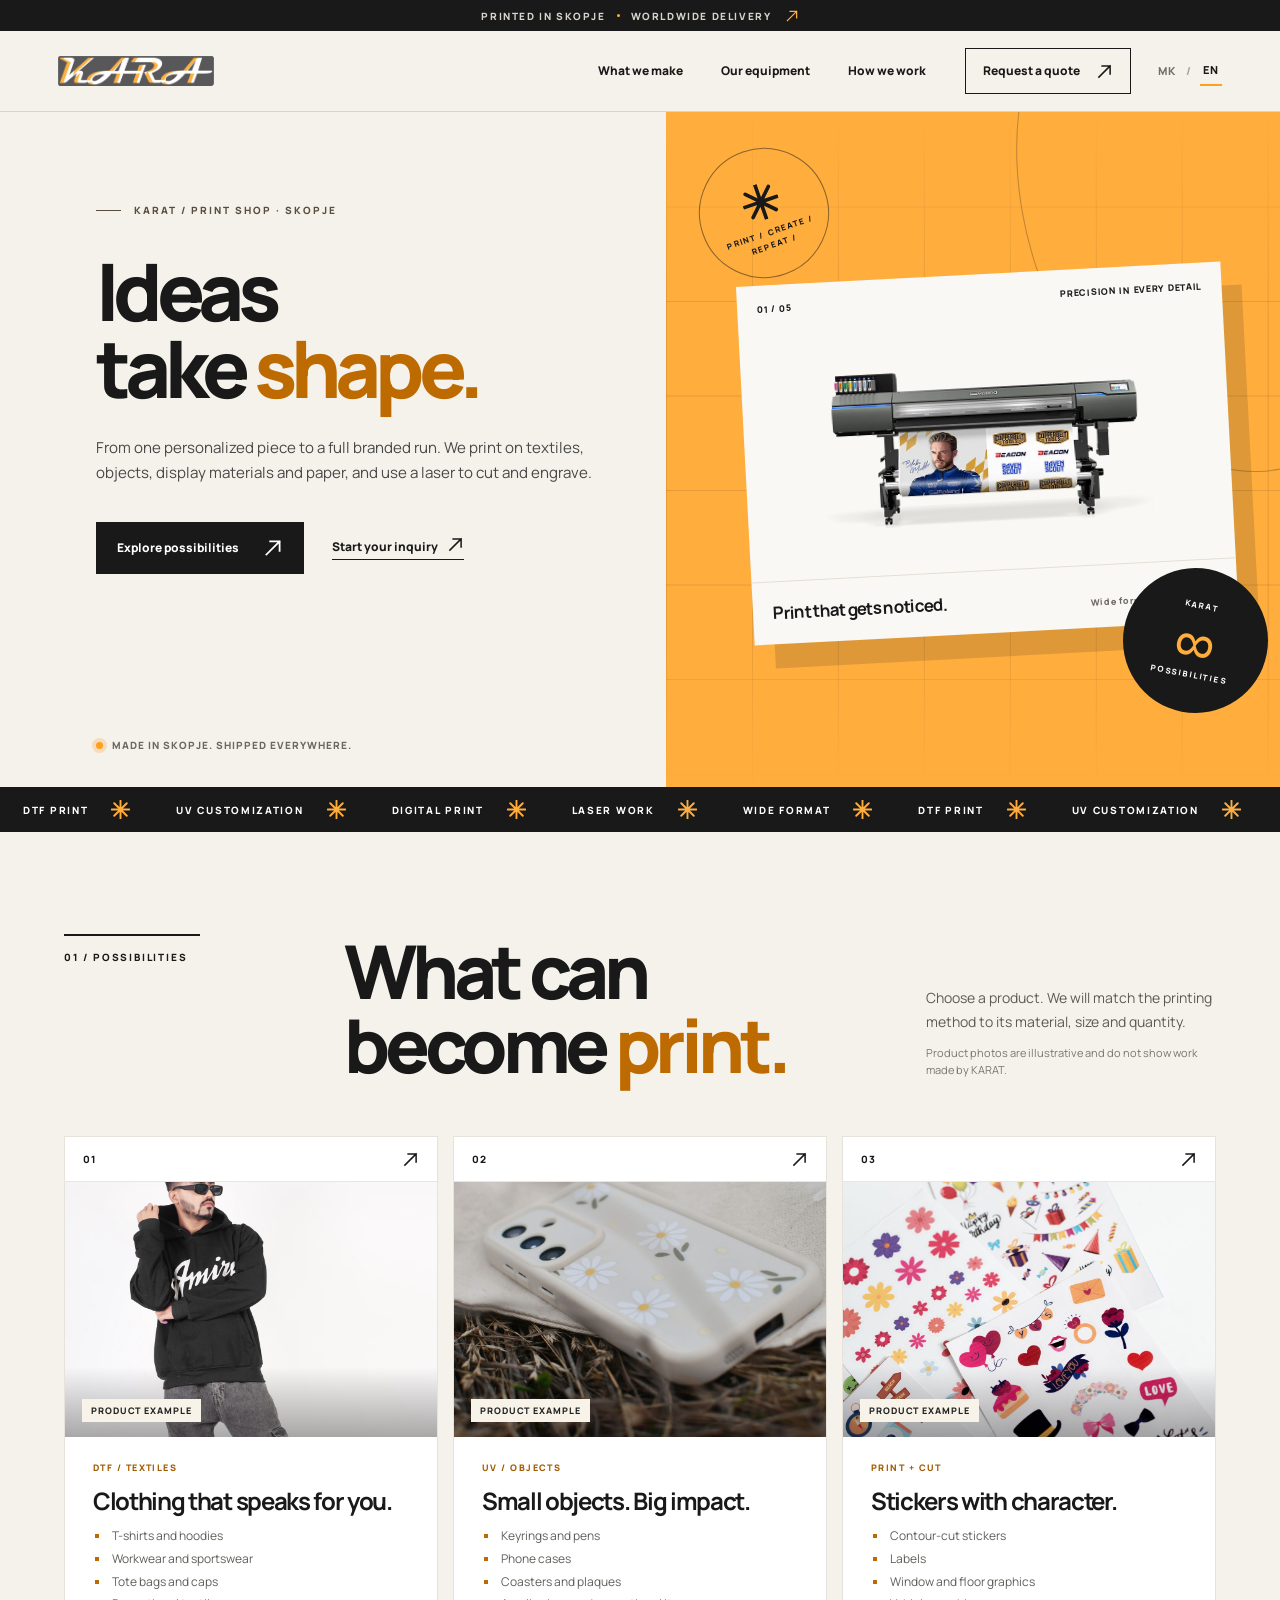
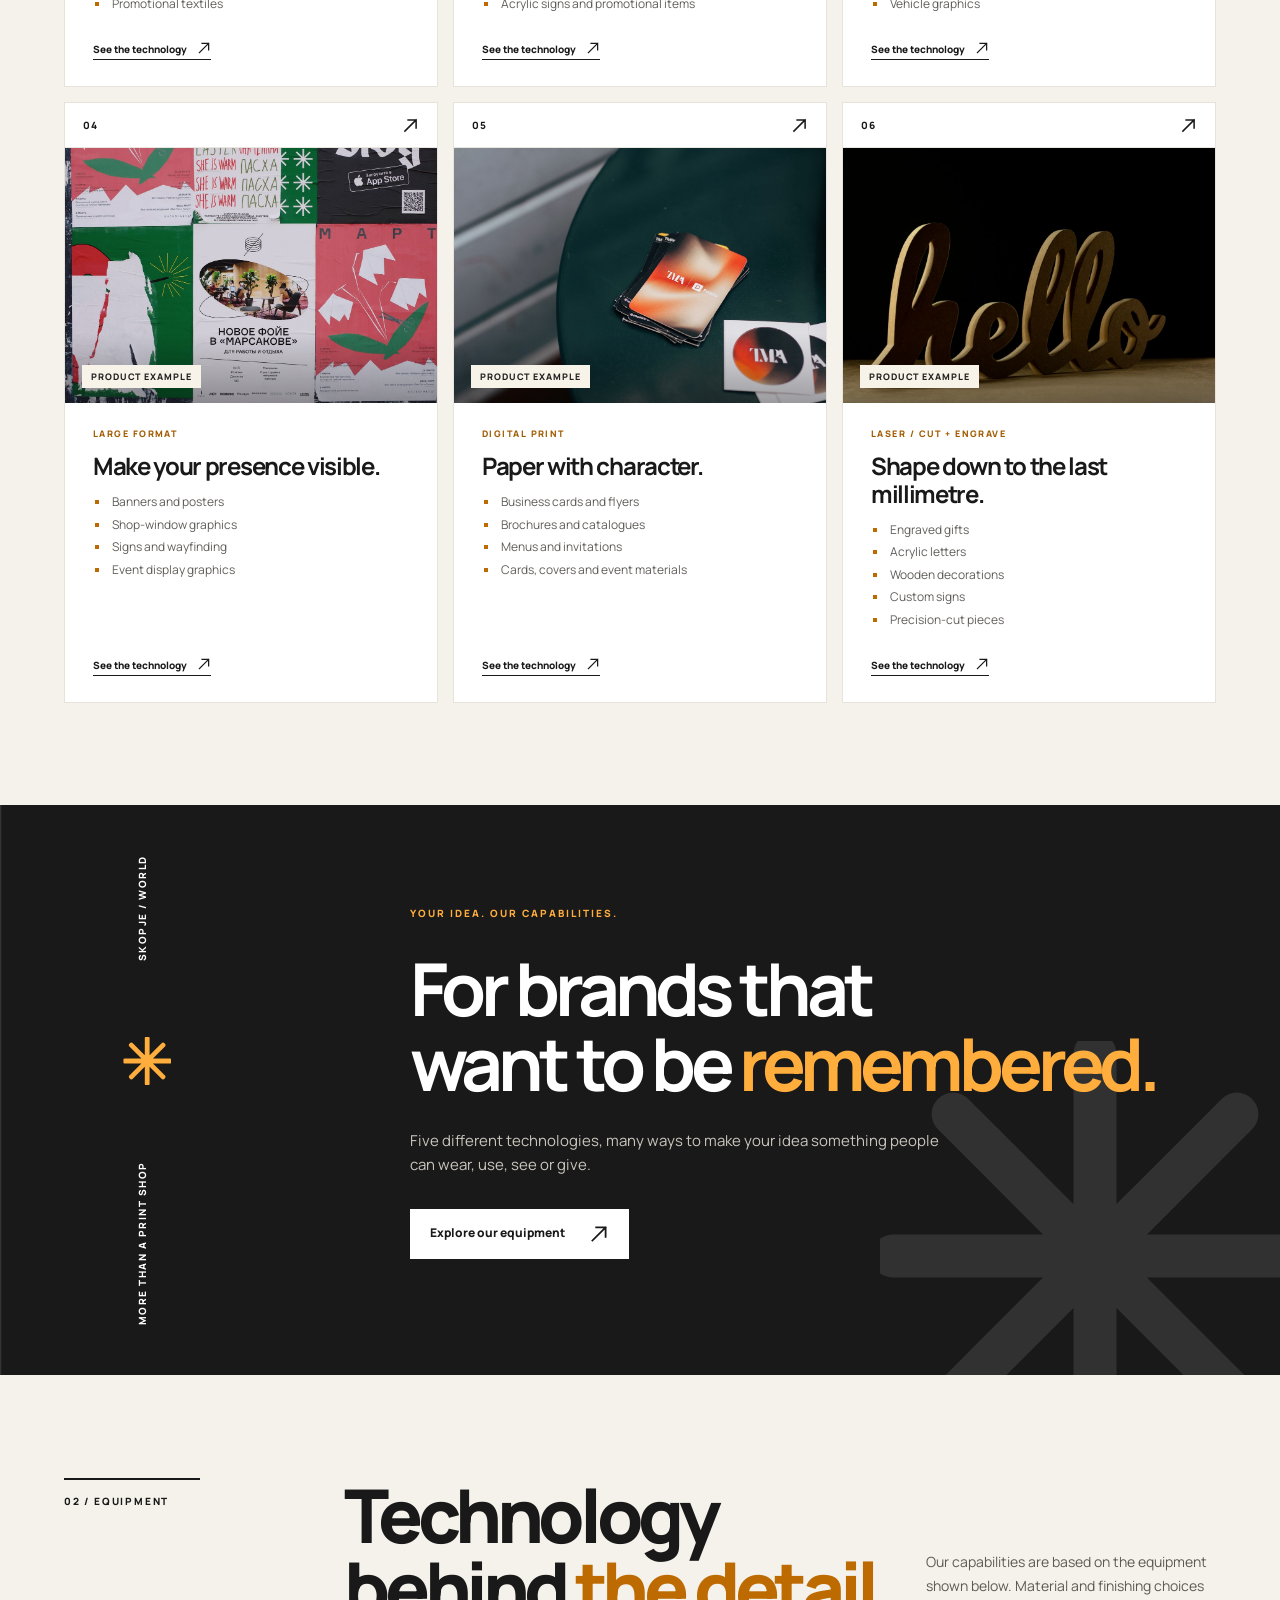
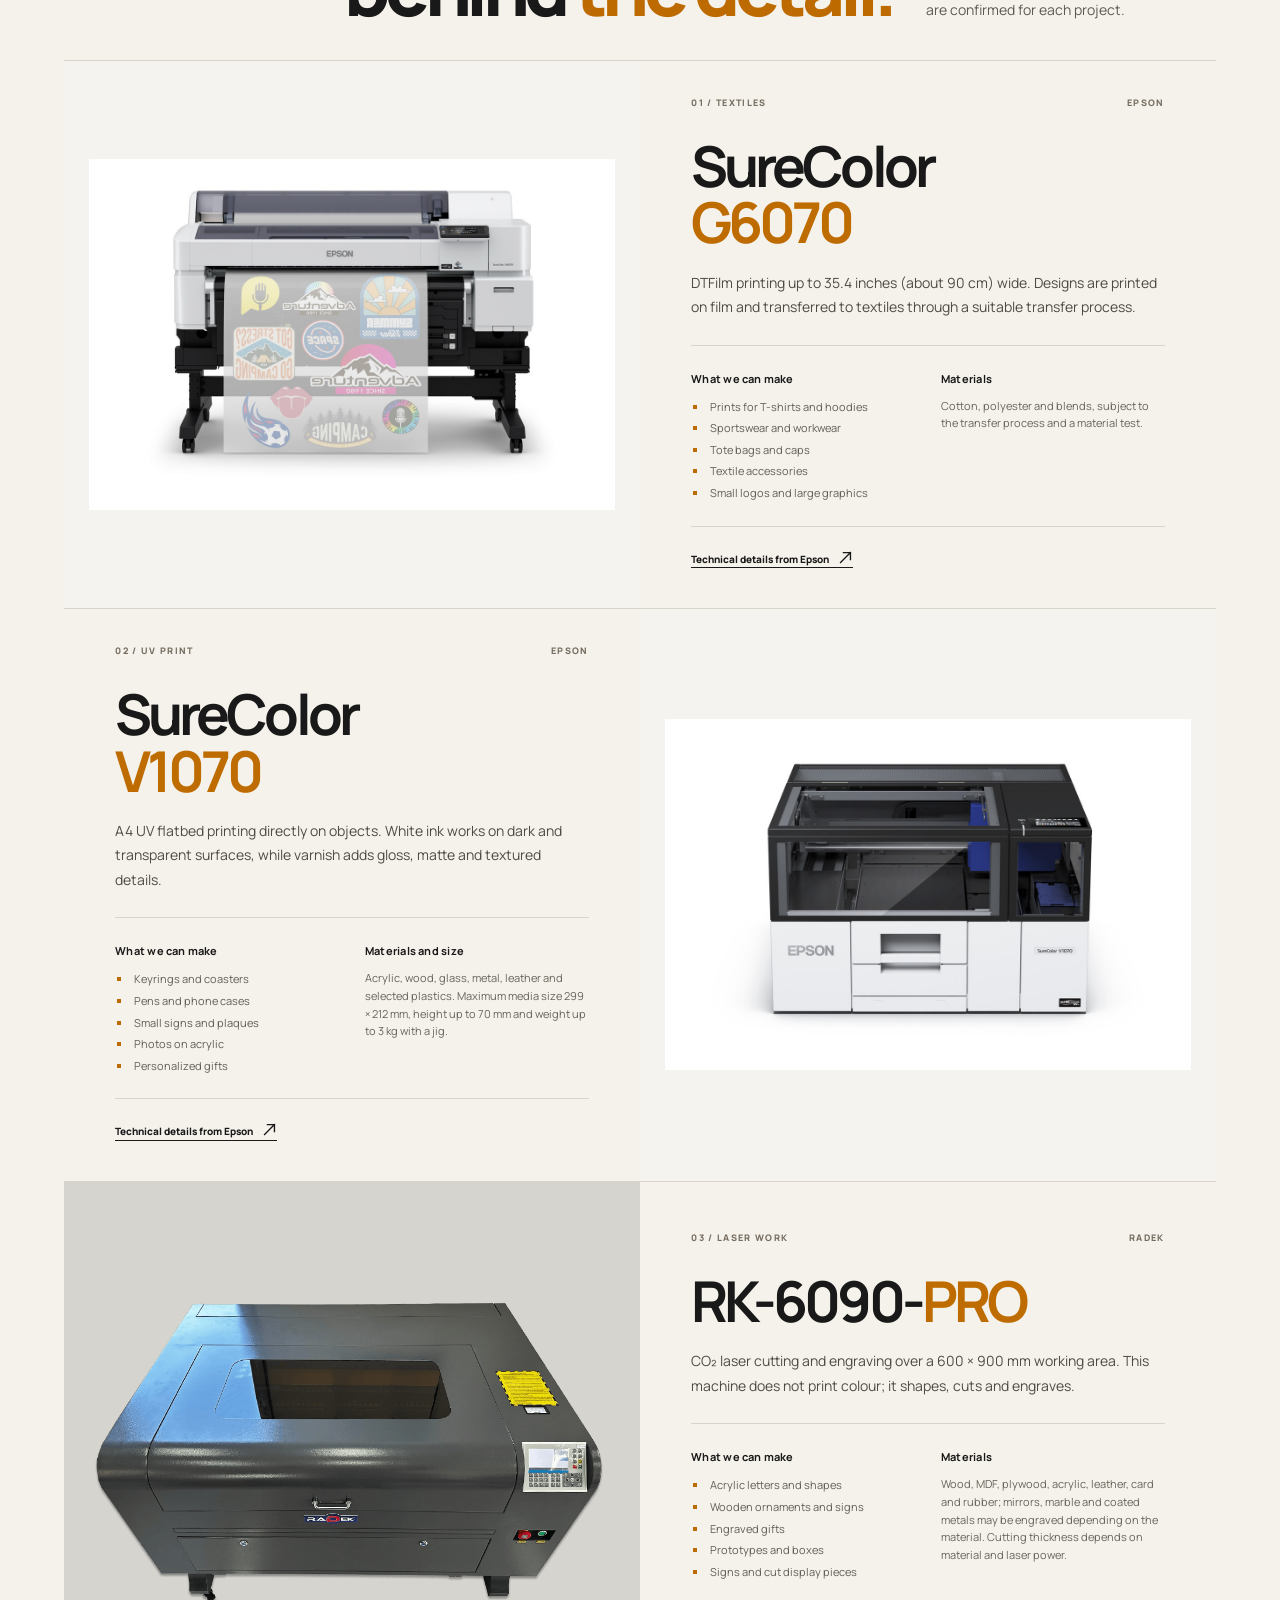
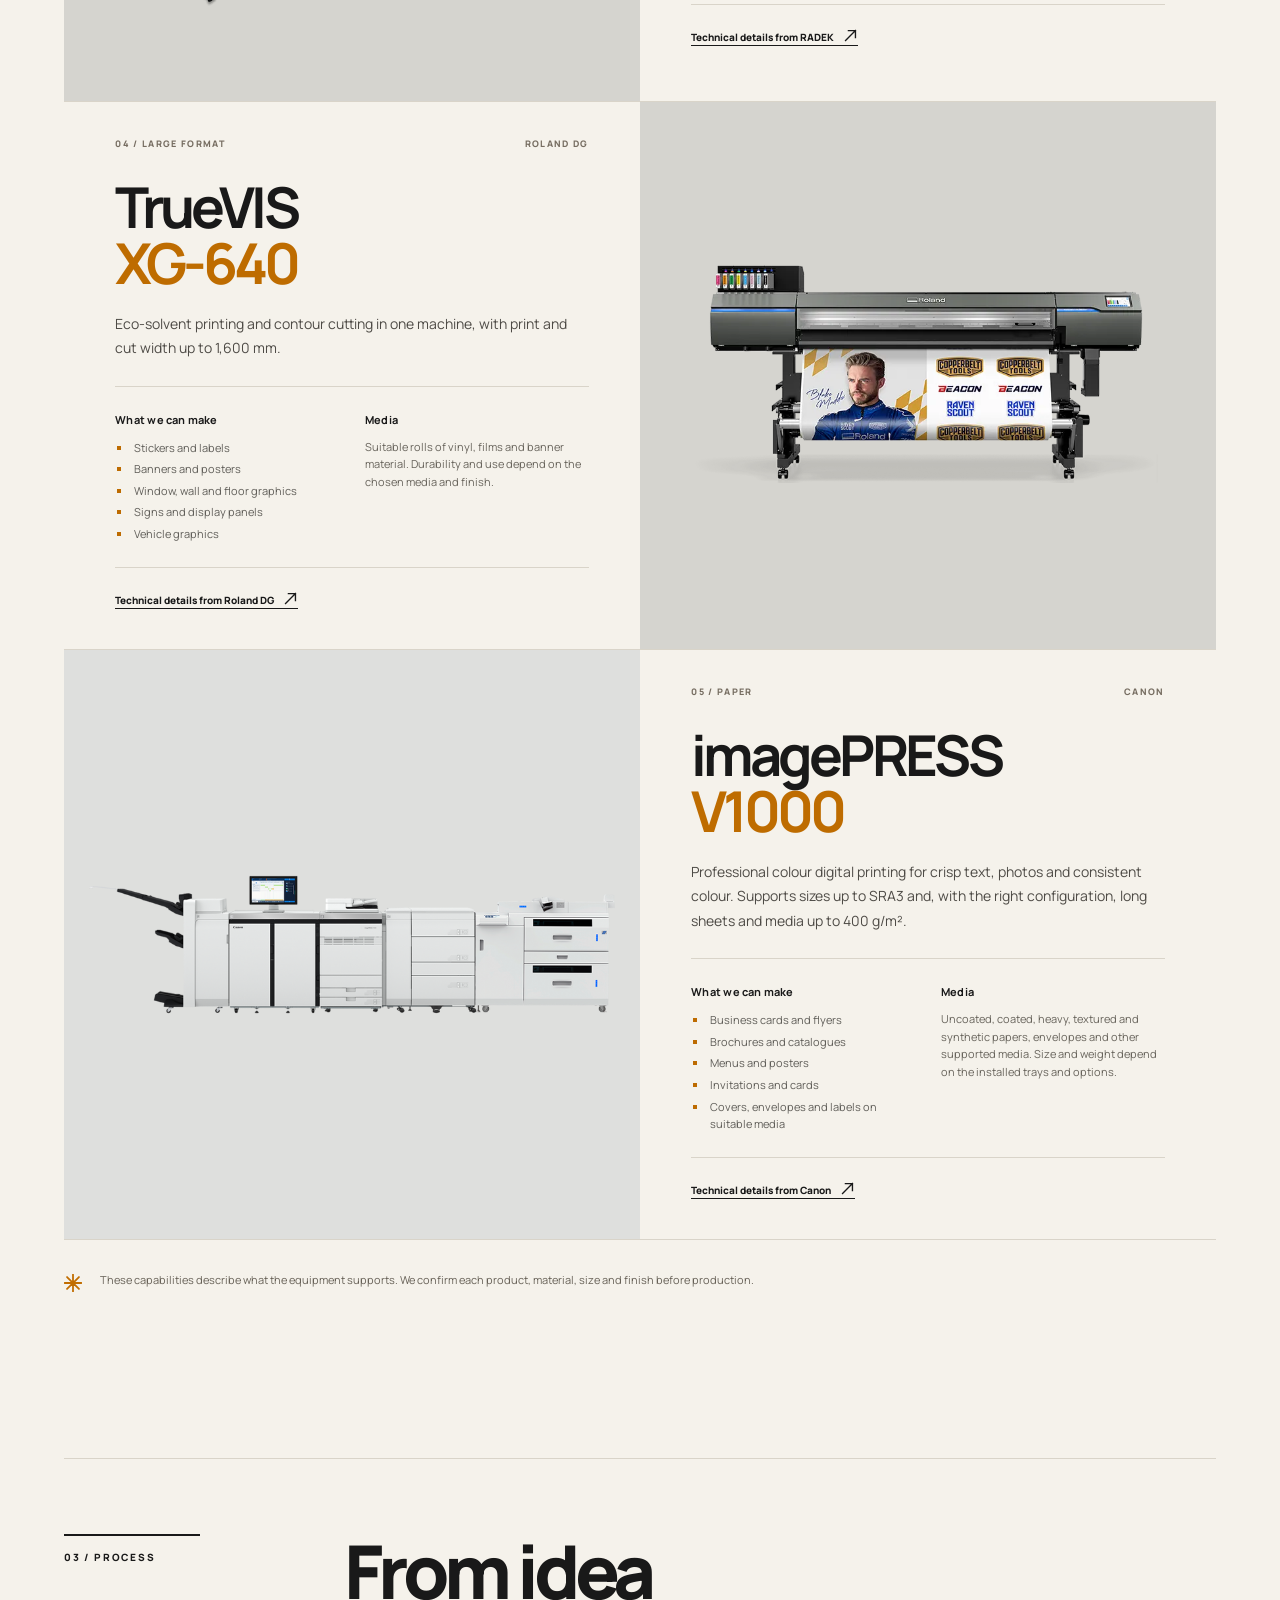
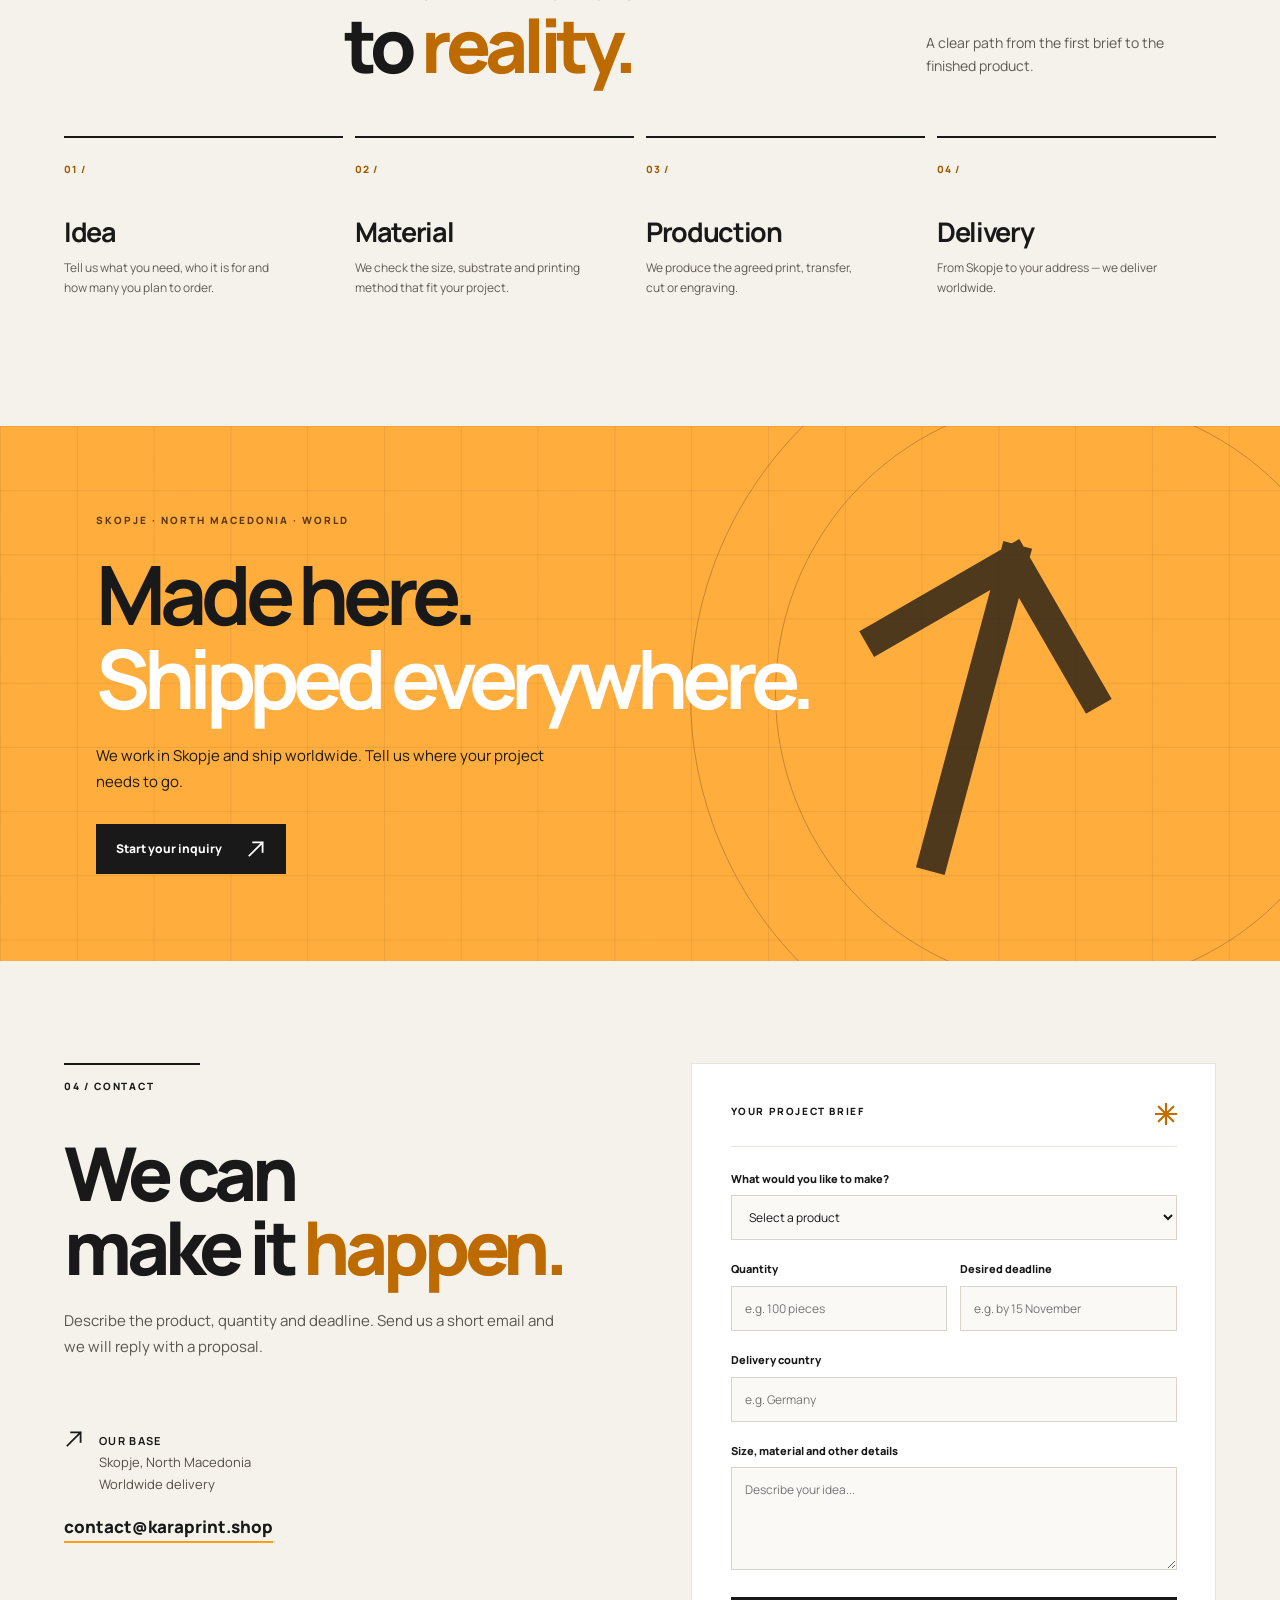
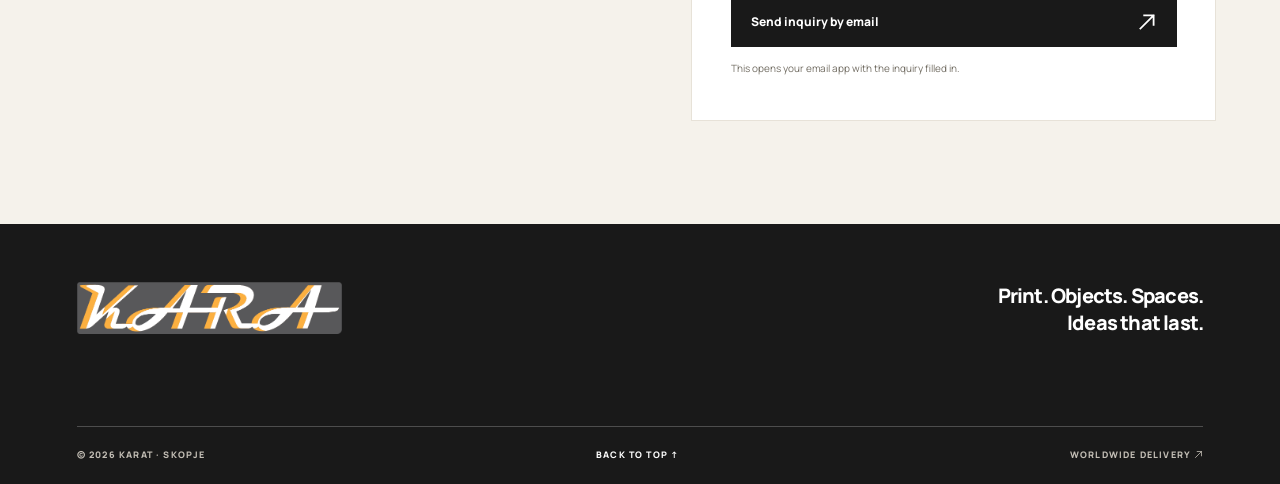
==== en/index.html @ 7b6c9930 "Add complete English website" ====
<!DOCTYPE html>

<html lang="en">
<head>
<meta charset="utf-8"/>
<meta content="width=device-width, initial-scale=1" name="viewport"/>
<meta content="#191919" name="theme-color"/>
<meta content="KARAT is a print shop in Skopje for DTF textile printing, UV customization, display graphics, digital printing and laser work. Worldwide delivery." name="description"/>
<link href="https://karaprint.shop/en/" rel="canonical"/><link href="https://karaprint.shop/" hreflang="mk" rel="alternate"/><link href="https://karaprint.shop/en/" hreflang="en" rel="alternate"/><link href="https://karaprint.shop/" hreflang="x-default" rel="alternate"/>
<meta content="https://karaprint.shop/en/" property="og:url"/>
<meta content="KARAT — ideas take shape" property="og:title"/>
<meta content="Printing, customization and laser work from Skopje, with worldwide delivery." property="og:description"/>
<title>KARAT — print shop in Skopje</title>
<link href="../assets/karat-logo.png" rel="icon" type="image/png"/>
<link href="https://fonts.googleapis.com" rel="preconnect"/>
<link crossorigin="" href="https://fonts.gstatic.com" rel="preconnect"/>
<link href="https://fonts.googleapis.com/css2?family=DM+Sans:wght@400;500;600;700;800&amp;family=Manrope:wght@400;500;600;700;800&amp;display=swap" rel="stylesheet"/>
<link href="../styles.css" rel="stylesheet"/>
<script defer="" src="../script.js"></script>
</head>
<body>
<a class="skip-link" href="#main">Skip to content</a>
<div class="topline"><span>Printed in Skopje</span><span aria-hidden="true" class="topline-dot"></span><span>Worldwide delivery</span><span aria-hidden="true" class="topline-arrow arrow-mark"></span></div>
<header class="site-header" id="top">
<a aria-label="KARAT — home" class="brand" href="#top"><img alt="KARAT" height="133" src="../assets/karat-logo.png" width="670"/></a>
<nav aria-label="Main navigation" class="primary-nav" id="primary-nav">
<a href="#moznosti">What we make</a>
<a href="#oprema">Our equipment</a>
<a href="#proces">How we work</a>
<a class="nav-cta" href="#kontakt">Request a quote <span aria-hidden="true" class="arrow-mark"></span></a>
</nav><div aria-label="Language / Јазик" class="language-switch"><a href="/" lang="mk">MK</a><span aria-hidden="true">/</span><a aria-current="page" href="/en/" lang="en">EN</a></div><button aria-controls="primary-nav" aria-expanded="false" aria-label="Open menu" class="menu-toggle" type="button"><span></span><span></span></button>
</header>
<main id="main">
<section aria-labelledby="hero-title" class="hero">
<div class="hero-copy">
<p class="eyebrow"><span class="eyebrow-line"></span> KARAT / PRINT SHOP · SKOPJE</p>
<h1 id="hero-title">Ideas<br/>take <em>shape.</em></h1>
<p class="hero-lead">From one personalized piece to a full branded run. We print on textiles, objects, display materials and paper, and use a laser to cut and engrave.</p>
<div class="hero-actions"><a class="button button-dark" href="#moznosti">Explore possibilities <span aria-hidden="true" class="arrow-mark"></span></a><a class="text-link" href="#kontakt">Start your inquiry <span aria-hidden="true" class="arrow-mark"></span></a></div>
<div class="hero-bottom"><span aria-hidden="true" class="status-dot"></span><span>Made in Skopje. Shipped everywhere.</span></div>
</div>
<div aria-label="Collage of print materials and equipment" class="hero-art">
<div aria-hidden="true" class="hero-art-grid"></div>
<div aria-hidden="true" class="hero-orbit"><span>PRINT / CREATE / REPEAT /</span></div>
<div class="hero-figure"><div class="hero-figure-top"><span>01 / 05</span><span>PRECISION IN EVERY DETAIL</span></div><img alt="Roland TrueVIS XG-640 wide-format printer and contour cutter" height="533" src="../assets/roland-xg-640.png" width="800"/><div class="hero-figure-bottom"><strong>Print that gets noticed.</strong><span>Wide format / print + cut</span></div></div>
<div aria-hidden="true" class="hero-stamp"><span>KARAT</span><strong>∞</strong><small>POSSIBILITIES</small></div>
</div>
</section>
<div aria-hidden="true" class="ticker"><div class="ticker-track"><div class="ticker-group"><span class="ticker-item">DTF PRINT<span aria-hidden="true" class="asterisk"></span></span><span class="ticker-item">UV CUSTOMIZATION<span aria-hidden="true" class="asterisk"></span></span><span class="ticker-item">DIGITAL PRINT<span aria-hidden="true" class="asterisk"></span></span><span class="ticker-item">LASER WORK<span aria-hidden="true" class="asterisk"></span></span><span class="ticker-item">WIDE FORMAT<span aria-hidden="true" class="asterisk"></span></span></div></div></div>
<section aria-labelledby="poss-title" class="intro section-shell" id="moznosti">
<div class="section-heading"><p class="section-kicker"><span>01 / POSSIBILITIES</span></p><h2 id="poss-title">What can<br/>become <i>print.</i></h2><p>Choose a product. We will match the printing method to its material, size and quantity.<span class="photo-note">Product photos are illustrative and do not show work made by KARAT.</span></p></div>
<div class="service-grid">
<article class="service-card service-card-feature"><div class="service-top"><span>01</span><span aria-hidden="true" class="service-icon arrow-mark"></span></div><div class="service-visual product-photo"><img alt="Printed black hoodie as an example of personalized textiles" loading="lazy" src="../assets/product-textile.jpg" style="object-position:50% 23%"/><span class="product-photo-label">PRODUCT EXAMPLE</span></div><div class="service-body"><p class="service-tag">DTF / TEXTILES</p><h3>Clothing that speaks for you.</h3><ul class="product-list"><li>T-shirts and hoodies</li><li>Workwear and sportswear</li><li>Tote bags and caps</li><li>Promotional textiles</li></ul><a href="#machine-g6070">See the technology <span aria-hidden="true" class="arrow-mark"></span></a></div></article>
<article class="service-card"><div class="service-top"><span>02</span><span aria-hidden="true" class="service-icon arrow-mark"></span></div><div class="service-visual product-photo"><img alt="Floral phone case as an example of UV customization" loading="lazy" src="../assets/product-uv.jpg" style="object-position:50% 63%"/><span class="product-photo-label">PRODUCT EXAMPLE</span></div><div class="service-body"><p class="service-tag">UV / OBJECTS</p><h3>Small objects. Big impact.</h3><ul class="product-list"><li>Keyrings and pens</li><li>Phone cases</li><li>Coasters and plaques</li><li>Acrylic signs and promotional items</li></ul><a href="#machine-v1070">See the technology <span aria-hidden="true" class="arrow-mark"></span></a></div></article>
<article class="service-card"><div class="service-top"><span>03</span><span aria-hidden="true" class="service-icon arrow-mark"></span></div><div class="service-visual product-photo"><img alt="Sheets of printed decorative stickers" loading="lazy" src="../assets/product-stickers.jpg" style="object-position:50% 53%"/><span class="product-photo-label">PRODUCT EXAMPLE</span></div><div class="service-body"><p class="service-tag">PRINT + CUT</p><h3>Stickers with character.</h3><ul class="product-list"><li>Contour-cut stickers</li><li>Labels</li><li>Window and floor graphics</li><li>Vehicle graphics</li></ul><a href="#machine-xg640">See the technology <span aria-hidden="true" class="arrow-mark"></span></a></div></article>
<article class="service-card"><div class="service-top"><span>04</span><span aria-hidden="true" class="service-icon arrow-mark"></span></div><div class="service-visual product-photo"><img alt="Printed posters displayed on an exterior wall" loading="lazy" src="../assets/product-large-format.jpg" style="object-position:50% 34%"/><span class="product-photo-label">PRODUCT EXAMPLE</span></div><div class="service-body"><p class="service-tag">LARGE FORMAT</p><h3>Make your presence visible.</h3><ul class="product-list"><li>Banners and posters</li><li>Shop-window graphics</li><li>Signs and wayfinding</li><li>Event display graphics</li></ul><a href="#machine-xg640">See the technology <span aria-hidden="true" class="arrow-mark"></span></a></div></article>
<article class="service-card"><div class="service-top"><span>05</span><span aria-hidden="true" class="service-icon arrow-mark"></span></div><div class="service-visual product-photo"><img alt="Printed business cards arranged on a table" loading="lazy" src="../assets/product-digital.jpg" style="object-position:50% 60%"/><span class="product-photo-label">PRODUCT EXAMPLE</span></div><div class="service-body"><p class="service-tag">DIGITAL PRINT</p><h3>Paper with character.</h3><ul class="product-list"><li>Business cards and flyers</li><li>Brochures and catalogues</li><li>Menus and invitations</li><li>Cards, covers and event materials</li></ul><a href="#machine-v1000">See the technology <span aria-hidden="true" class="arrow-mark"></span></a></div></article>
<article class="service-card"><div class="service-top"><span>06</span><span aria-hidden="true" class="service-icon arrow-mark"></span></div><div class="service-visual product-photo"><img alt="Laser-cut wooden decorative sign" loading="lazy" src="../assets/product-laser.jpg" style="object-position:50% 50%"/><span class="product-photo-label">PRODUCT EXAMPLE</span></div><div class="service-body"><p class="service-tag">LASER / CUT + ENGRAVE</p><h3>Shape down to the last millimetre.</h3><ul class="product-list"><li>Engraved gifts</li><li>Acrylic letters</li><li>Wooden decorations</li><li>Custom signs</li><li>Precision-cut pieces</li></ul><a href="#machine-rk6090">See the technology <span aria-hidden="true" class="arrow-mark"></span></a></div></article>
</div>
</section>
<section aria-labelledby="statement-title" class="statement"><div class="statement-side">MORE THAN A PRINT SHOP <span><span aria-hidden="true" class="asterisk"></span></span> SKOPJE / WORLD</div><div class="statement-main"><p class="eyebrow">YOUR IDEA. OUR CAPABILITIES.</p><h2 id="statement-title">For brands that<br/>want to be <em>remembered.</em></h2><p>Five different technologies, many ways to make your idea something people can wear, use, see or give.</p><a class="button button-light" href="#oprema">Explore our equipment <span aria-hidden="true" class="arrow-mark"></span></a></div><span aria-hidden="true" class="statement-star"><span aria-hidden="true" class="asterisk"></span></span></section>
<section aria-labelledby="equipment-title" class="equipment section-shell" id="oprema">
<div class="section-heading equipment-heading"><p class="section-kicker"><span>02 / EQUIPMENT</span></p><h2 id="equipment-title">Technology<br/>behind <i>the detail.</i></h2><p>Our capabilities are based on the equipment shown below. Material and finishing choices are confirmed for each project.</p></div>
<article class="machine" id="machine-g6070"><div class="machine-photo photo-white"><img alt="Epson SureColor G6070 DTF printer" height="800" loading="lazy" src="../assets/epson-g6070.png" width="1200"/></div><div class="machine-copy"><div class="machine-meta"><span>01 / TEXTILES</span><span>EPSON</span></div><h3>SureColor<br/><em>G6070</em></h3><p class="machine-desc">DTFilm printing up to 35.4 inches (about 90 cm) wide. Designs are printed on film and transferred to textiles through a suitable transfer process.</p><div class="machine-info"><div><strong>What we can make</strong><ul class="machine-product-list"><li>Prints for T-shirts and hoodies</li><li>Sportswear and workwear</li><li>Tote bags and caps</li><li>Textile accessories</li><li>Small logos and large graphics</li></ul></div><div><strong>Materials</strong><p>Cotton, polyester and blends, subject to the transfer process and a material test.</p></div></div><a class="source-link" href="https://epson.com/For-Work/Printers/Large-Format/SureColor-G6070-35%22-DTFilm-Printer/p/SCG6070SE" rel="noopener noreferrer" target="_blank">Technical details from Epson <span aria-hidden="true" class="arrow-mark"></span></a></div></article>
<article class="machine reverse" id="machine-v1070"><div class="machine-photo photo-white"><img alt="Epson SureColor V1070 desktop UV printer" height="800" loading="lazy" src="../assets/epson-v1070.png" width="1200"/></div><div class="machine-copy"><div class="machine-meta"><span>02 / UV PRINT</span><span>EPSON</span></div><h3>SureColor<br/><em>V1070</em></h3><p class="machine-desc">A4 UV flatbed printing directly on objects. White ink works on dark and transparent surfaces, while varnish adds gloss, matte and textured details.</p><div class="machine-info"><div><strong>What we can make</strong><ul class="machine-product-list"><li>Keyrings and coasters</li><li>Pens and phone cases</li><li>Small signs and plaques</li><li>Photos on acrylic</li><li>Personalized gifts</li></ul></div><div><strong>Materials and size</strong><p>Acrylic, wood, glass, metal, leather and selected plastics. Maximum media size 299 × 212 mm, height up to 70 mm and weight up to 3 kg with a jig.</p></div></div><a class="source-link" href="https://epson.com/For-Work/Printers/Large-Format/SureColor-V1070-Desktop-UV-Flatbed-Printer/p/SCV1070PE" rel="noopener noreferrer" target="_blank">Technical details from Epson <span aria-hidden="true" class="arrow-mark"></span></a></div></article>
<article class="machine" id="machine-rk6090"><div class="machine-photo photo-dark"><img alt="RADEK RK-6090-PRO CO₂ laser cutter and engraver" height="700" loading="lazy" src="../assets/rk-6090-pro.png" width="900"/></div><div class="machine-copy"><div class="machine-meta"><span>03 / LASER WORK</span><span>RADEK</span></div><h3>RK-6090-<em>PRO</em></h3><p class="machine-desc">CO₂ laser cutting and engraving over a 600 × 900 mm working area. This machine does not print colour; it shapes, cuts and engraves.</p><div class="machine-info"><div><strong>What we can make</strong><ul class="machine-product-list"><li>Acrylic letters and shapes</li><li>Wooden ornaments and signs</li><li>Engraved gifts</li><li>Prototypes and boxes</li><li>Signs and cut display pieces</li></ul></div><div><strong>Materials</strong><p>Wood, MDF, plywood, acrylic, leather, card and rubber; mirrors, marble and coated metals may be engraved depending on the material. Cutting thickness depends on material and laser power.</p></div></div><a class="source-link" href="https://www.radekglobal.com/co2-laser-rk-6090-pro/" rel="noopener noreferrer" target="_blank">Technical details from RADEK <span aria-hidden="true" class="arrow-mark"></span></a></div></article>
<article class="machine reverse" id="machine-xg640"><div class="machine-photo photo-dark"><img alt="Roland TrueVIS XG-640 wide-format printer and cutter" height="533" loading="lazy" src="../assets/roland-xg-640.png" width="800"/></div><div class="machine-copy"><div class="machine-meta"><span>04 / LARGE FORMAT</span><span>ROLAND DG</span></div><h3>TrueVIS<br/><em>XG-640</em></h3><p class="machine-desc">Eco-solvent printing and contour cutting in one machine, with print and cut width up to 1,600 mm.</p><div class="machine-info"><div><strong>What we can make</strong><ul class="machine-product-list"><li>Stickers and labels</li><li>Banners and posters</li><li>Window, wall and floor graphics</li><li>Signs and display panels</li><li>Vehicle graphics</li></ul></div><div><strong>Media</strong><p>Suitable rolls of vinyl, films and banner material. Durability and use depend on the chosen media and finish.</p></div></div><a class="source-link" href="https://www.rolanddg.com/products/printers/truevis-xg-640" rel="noopener noreferrer" target="_blank">Technical details from Roland DG <span aria-hidden="true" class="arrow-mark"></span></a></div></article>
<article class="machine" id="machine-v1000"><div class="machine-photo photo-light"><img alt="Canon imagePRESS V1000 digital printing press" height="600" loading="lazy" src="../assets/canon-v1000.png" width="800"/></div><div class="machine-copy"><div class="machine-meta"><span>05 / PAPER</span><span>CANON</span></div><h3>imagePRESS<br/><em>V1000</em></h3><p class="machine-desc">Professional colour digital printing for crisp text, photos and consistent colour. Supports sizes up to SRA3 and, with the right configuration, long sheets and media up to 400 g/m².</p><div class="machine-info"><div><strong>What we can make</strong><ul class="machine-product-list"><li>Business cards and flyers</li><li>Brochures and catalogues</li><li>Menus and posters</li><li>Invitations and cards</li><li>Covers, envelopes and labels on suitable media</li></ul></div><div><strong>Media</strong><p>Uncoated, coated, heavy, textured and synthetic papers, envelopes and other supported media. Size and weight depend on the installed trays and options.</p></div></div><a class="source-link" href="https://asia.canon/en/business/imagepress-v1000/main/product" rel="noopener noreferrer" target="_blank">Technical details from Canon <span aria-hidden="true" class="arrow-mark"></span></a></div></article>
<p class="equipment-note"><span><span aria-hidden="true" class="asterisk"></span></span> These capabilities describe what the equipment supports. We confirm each product, material, size and finish before production.</p>
</section>
<section aria-labelledby="process-title" class="process section-shell" id="proces"><div class="section-heading process-heading"><p class="section-kicker"><span>03 / PROCESS</span></p><h2 id="process-title">From idea<br/>to <i>reality.</i></h2><p>A clear path from the first brief to the finished product.</p></div><div class="process-steps"><div class="process-step"><span>01 /</span><h3>Idea</h3><p>Tell us what you need, who it is for and how many you plan to order.</p></div><div class="process-step"><span>02 /</span><h3>Material</h3><p>We check the size, substrate and printing method that fit your project.</p></div><div class="process-step"><span>03 /</span><h3>Production</h3><p>We produce the agreed print, transfer, cut or engraving.</p></div><div class="process-step"><span>04 /</span><h3>Delivery</h3><p>From Skopje to your address — we deliver worldwide.</p></div></div></section>
<section aria-labelledby="world-title" class="worldwide"><div aria-hidden="true" class="world-orbit orbit-one"></div><div aria-hidden="true" class="world-orbit orbit-two"></div><div class="world-copy"><p class="eyebrow">SKOPJE · NORTH MACEDONIA · WORLD</p><h2 id="world-title">Made here.<br/><em>Shipped everywhere.</em></h2><p>We work in Skopje and ship worldwide. Tell us where your project needs to go.</p><a class="button button-orange" href="#kontakt">Start your inquiry <span aria-hidden="true" class="arrow-mark"></span></a></div><div aria-hidden="true" class="world-symbol arrow-mark"></div></section>
<section aria-labelledby="contact-title" class="contact section-shell" id="kontakt"><div class="contact-copy"><p class="section-kicker"><span>04 / CONTACT</span></p><h2 id="contact-title">We can<br/>make it <i>happen.</i></h2><p>Describe the product, quantity and deadline. Send us a short email and we will reply with a proposal.</p><div class="contact-location"><span aria-hidden="true" class="location-icon arrow-mark"></span><span><strong>Our base</strong><br/>Skopje, North Macedonia<br/>Worldwide delivery</span></div><p class="contact-email"><a href="mailto:contact@karaprint.shop">contact@karaprint.shop</a></p></div><form class="brief-form" id="brief-form"><div class="form-heading"><span>YOUR PROJECT BRIEF</span><span><span aria-hidden="true" class="asterisk"></span></span></div><label for="project-type">What would you like to make?</label><select id="project-type" name="project-type" required=""><option value="">Select a product</option><option>Textile printing / DTF</option><option>UV customization of objects</option><option>Stickers or labels</option><option>Banner / poster / display graphic</option><option>Digital printing on paper</option><option>Laser cutting or engraving</option><option>Other</option></select><div class="form-row"><div><label for="quantity">Quantity</label><input id="quantity" name="quantity" placeholder="e.g. 100 pieces" type="text"/></div><div><label for="deadline">Desired deadline</label><input id="deadline" name="deadline" placeholder="e.g. by 15 November" type="text"/></div></div><label for="destination">Delivery country</label><input id="destination" name="destination" placeholder="e.g. Germany" type="text"/><label for="details">Size, material and other details</label><textarea id="details" name="details" placeholder="Describe your idea..." rows="4"></textarea><button class="button button-dark form-submit" type="submit">Send inquiry by email <span aria-hidden="true" class="arrow-mark"></span></button><p class="form-note">This opens your email app with the inquiry filled in.</p><p aria-live="polite" class="form-feedback" id="form-feedback" role="status"></p></form></section>
</main>
<footer class="site-footer"><div class="footer-top"><a aria-label="KARAT — back to top" class="footer-logo" href="#top"><img alt="KARAT" height="133" src="../assets/karat-logo.png" width="670"/></a><p>Print. Objects. Spaces.<br/>Ideas that last.</p></div><div class="footer-bottom"><span>© <span id="year">2026</span> KARAT · Skopje</span><a href="#top">Back to top ↑</a><span>Worldwide delivery <span class="arrow-mark" aria-hidden="true"></span></span></div></footer>
</body>
</html>
---- styles.css ----
:root{--ink:#191919;--ink-soft:#484848;--paper:#f5f2eb;--paper-deep:#eae5da;--orange:#ffad3d;--orange-hot:#ff9f1c;--line:#d9d4c9;--white:#fff;--max:1520px}
*{box-sizing:border-box}
html{scroll-behavior:smooth;scroll-padding-top:94px}
body{margin:0;background:var(--paper);color:var(--ink);font-family:Manrope,"DM Sans",Arial,sans-serif;font-size:15px;line-height:1.6;overflow-x:hidden}
img{display:block;max-width:100%}a{color:inherit;text-decoration:none}button,input,textarea,select{font:inherit}button{cursor:pointer}::selection{background:var(--orange);color:var(--ink)}
.skip-link{position:absolute;left:15px;top:-60px;z-index:100;background:var(--orange);padding:8px 12px}.skip-link:focus{top:10px}
.topline{height:31px;background:var(--ink);color:#d8d4cc;display:flex;justify-content:center;align-items:center;gap:11px;font-size:10px;letter-spacing:.16em;text-transform:uppercase;font-weight:800}.topline-dot{width:3px;height:3px;border-radius:50%;background:var(--orange)}.topline-arrow{color:var(--orange);font-size:14px;margin-left:2px}
.site-header{height:81px;padding:0 clamp(22px,4.5vw,76px);display:flex;align-items:center;justify-content:space-between;background:rgba(245,242,235,.96);border-bottom:1px solid var(--line);position:sticky;top:0;z-index:50;backdrop-filter:blur(18px)}
.brand{width:156px;display:block}.brand img{width:100%;height:auto;border-radius:2px}.primary-nav{display:flex;align-items:center;gap:clamp(17px,3vw,44px);font-size:12px;font-weight:800}.primary-nav>a:not(.nav-cta){transition:color .2s}.primary-nav>a:hover:not(.nav-cta){color:#ac6200}.nav-cta{padding:12px 17px;border:1px solid var(--ink);display:flex;gap:16px;align-items:center;transition:background .2s,color .2s}.nav-cta:hover{background:var(--ink);color:var(--white)}.nav-cta span{font-size:17px;font-weight:500}.menu-toggle{display:none}
.hero{min-height:675px;display:grid;grid-template-columns:52% 48%;max-width:1900px;margin:auto}.hero-copy{padding:clamp(55px,7vw,112px) clamp(28px,5.3vw,100px) 34px clamp(28px,7.5vw,140px);display:flex;flex-direction:column}.eyebrow{margin:0;color:#594e3d;font-size:10px;letter-spacing:.2em;font-weight:800}.eyebrow-line{display:inline-block;width:25px;height:1px;background:currentColor;vertical-align:middle;margin-right:9px}.hero h1{font-size:clamp(55px,6.2vw,112px);line-height:.98;letter-spacing:-.075em;margin:34px 0 29px;font-weight:800}.hero h1 em,.section-heading h2 i,.contact h2 i{font-style:normal;color:#bd6b00}.hero-lead{font-size:clamp(15px,1.18vw,19px);line-height:1.65;max-width:610px;color:var(--ink-soft);margin:0}.hero-actions{display:flex;align-items:center;gap:28px;flex-wrap:wrap;margin-top:36px}.button{display:inline-flex;justify-content:space-between;align-items:center;gap:24px;padding:15px 20px;font-size:12px;font-weight:800;line-height:1.2;transition:transform .2s,background .2s,color .2s}.button:hover{transform:translateY(-3px)}.button span{font-size:20px;font-weight:400;line-height:0}.button-dark{background:var(--ink);color:white;border:1px solid var(--ink)}.button-dark:hover{background:#383838}.text-link{font-size:12px;font-weight:800;border-bottom:1px solid var(--ink);padding-bottom:3px}.text-link span{font-size:17px;margin-left:7px}.hero-bottom{display:flex;align-items:center;gap:9px;font-size:10px;letter-spacing:.1em;font-weight:800;color:#6e675c;text-transform:uppercase;margin-top:auto;padding-top:48px}.status-dot{width:7px;height:7px;background:var(--orange-hot);border-radius:50%;box-shadow:0 0 0 4px #f4ddbb}
.hero-art{position:relative;min-height:625px;overflow:hidden;background:var(--orange)}.hero-art-grid{position:absolute;inset:0;background-image:linear-gradient(rgba(37,31,19,.12) 1px,transparent 1px),linear-gradient(90deg,rgba(37,31,19,.12) 1px,transparent 1px);background-size:14% 14%;mask-image:linear-gradient(to bottom,transparent,#000 30%,#000 75%,transparent)}.hero-art:after{content:"";position:absolute;width:60%;height:80%;border:1px solid rgba(25,25,25,.28);border-radius:50%;top:-26%;right:-19%;transform:rotate(-18deg)}.hero-orbit{position:absolute;top:36px;left:33px;width:130px;height:130px;border:1px solid rgba(25,25,25,.5);border-radius:50%;display:grid;place-items:center;transform:rotate(-19deg);font-size:8px;letter-spacing:.18em;font-weight:800}.hero-orbit:after{content:"✳";font-size:37px;position:absolute;top:34px}.hero-orbit span{position:absolute;bottom:24px;text-align:center;max-width:120px}.hero-figure{position:absolute;left:13%;right:8%;top:24%;background:#f9f8f4;box-shadow:20px 24px 0 rgba(25,25,25,.14);transform:rotate(-3deg);z-index:2;min-height:350px;display:flex;flex-direction:column;justify-content:space-between}.hero-figure-top,.hero-figure-bottom{display:flex;justify-content:space-between;align-items:center;padding:17px 20px;font-size:9px;font-weight:800;letter-spacing:.08em}.hero-figure img{width:95%;height:248px;object-fit:contain;margin:0 auto}.hero-figure-bottom{border-top:1px solid #e4dfd5;align-items:end;gap:15px}.hero-figure-bottom strong{font-size:17px;letter-spacing:-.04em}.hero-figure-bottom span{font-size:9px;text-align:right;color:#6e6b64}.hero-stamp{position:absolute;right:2%;bottom:11%;width:145px;height:145px;border-radius:50%;background:var(--ink);color:#fff;z-index:3;display:flex;flex-direction:column;align-items:center;justify-content:center;transform:rotate(11deg)}.hero-stamp span,.hero-stamp small{font-size:8px;letter-spacing:.24em;font-weight:800}.hero-stamp strong{font-size:57px;line-height:1;color:var(--orange);font-weight:400}
.ticker{background:var(--ink);color:white;height:45px;overflow:hidden;display:flex;align-items:center}.ticker-track{white-space:nowrap;display:block;min-width:max-content;animation:ticker 34s linear infinite;font-size:10px;font-weight:800;letter-spacing:.17em}.ticker b{color:var(--orange);font-size:19px;vertical-align:middle;margin:0 22px;font-weight:500}@keyframes ticker{to{transform:translateX(-50%)}}
.section-shell{max-width:var(--max);margin:auto;padding:clamp(80px,8vw,135px) clamp(22px,5vw,76px)}.section-heading{display:grid;grid-template-columns:1fr 2.2fr 1.15fr;gap:28px;align-items:end;margin-bottom:55px}.section-kicker{margin:0;align-self:start;font-size:10px;letter-spacing:.18em;font-weight:800}.section-kicker span{border-top:2px solid var(--ink);display:inline-block;padding-top:13px;min-width:136px}.section-heading h2,.contact h2{font-size:clamp(47px,5.8vw,91px);line-height:.99;letter-spacing:-.07em;margin:0;font-weight:800}.section-heading>p:last-child{font-size:14px;line-height:1.7;color:#5d5a54;margin:0 0 3px;max-width:350px}
.service-grid{display:grid;grid-template-columns:repeat(3,1fr);gap:15px}.service-card{background:#fff;border:1px solid #e8e3da;min-width:0;display:flex;flex-direction:column;transition:transform .3s,box-shadow .3s}.service-card:hover{transform:translateY(-5px);box-shadow:0 20px 35px rgba(31,26,17,.08)}.service-top{height:45px;padding:13px 18px;display:flex;align-items:center;justify-content:space-between;border-bottom:1px solid #e9e6df;font-size:10px;font-weight:800;letter-spacing:.12em}.service-icon{font-size:17px;font-weight:400}.service-visual{height:255px;position:relative;overflow:hidden;display:grid;place-items:center}.service-body{padding:24px 28px 26px;display:flex;flex-direction:column;flex:1}.service-tag{font-size:9px;font-weight:800;letter-spacing:.16em;color:#a15b00;margin:0 0 11px}.service-body h3{font-size:24px;letter-spacing:-.055em;line-height:1.15;margin:0 0 13px}.service-body>p:not(.service-tag){font-size:12px;line-height:1.65;color:#605e59;margin:0 0 23px}.service-body a{font-size:10px;font-weight:800;margin-top:auto;align-self:flex-start;border-bottom:1px solid var(--ink);padding-bottom:2px}.service-body a span{font-size:14px;margin-left:8px}.service-card-feature .service-visual{background:#f4b455}.textile-visual{background:#f4b455}.textile-visual:before{content:"";width:350px;height:350px;border:1px solid rgba(32,25,14,.28);border-radius:50%;position:absolute;left:-75px;bottom:-190px}.shirt{width:175px;height:180px;background:#f6f1e7;clip-path:polygon(18% 0,35% 8%,65% 8%,82% 0,100% 24%,88% 40%,79% 30%,79% 100%,21% 100%,21% 30%,12% 40%,0 24%);transform:rotate(-10deg);box-shadow:inset 0 0 15px #ddd;display:flex;align-items:center;justify-content:center}.shirt-print{font-size:70px;line-height:.67;font-weight:800;letter-spacing:-.13em;text-align:center;color:#e47f00;padding-top:35px}.shirt-print small{font-size:8px;letter-spacing:.1em}.little-label{background:var(--ink);color:#fff;padding:12px 15px;position:absolute;right:10px;bottom:16px;font-size:9px;letter-spacing:.12em;font-weight:800;line-height:1.4;transform:rotate(7deg)}.uv-visual{background:#d8c6b0}.uv-visual:after{content:"";position:absolute;inset:0;background:linear-gradient(125deg,transparent 49%,rgba(255,255,255,.19) 50%,transparent 51%);background-size:40px 40px}.uv-disc{width:150px;height:150px;border-radius:50%;background:#efece3;box-shadow:9px 14px 0 #b1a395;transform:rotate(-9deg);z-index:1;text-align:center;display:flex;flex-direction:column;justify-content:center;font-size:13px;line-height:1.1;letter-spacing:.08em}.uv-disc strong{font-size:22px;letter-spacing:-.07em}.uv-keychain{position:absolute;left:32px;bottom:27px;background:#e9952e;color:#fff;width:68px;height:90px;border-radius:9px;text-align:center;padding-top:22px;font-size:26px;font-weight:800;transform:rotate(14deg);z-index:2}.uv-keychain:before{content:"";position:absolute;top:6px;left:29px;width:8px;height:8px;border:1px solid #fff;border-radius:50%}.uv-card{position:absolute;right:21px;top:23px;background:#2d3031;color:white;padding:19px 17px;font-size:13px;line-height:1.2;letter-spacing:.1em;font-weight:800;transform:rotate(10deg)}.sticker-visual{background:#d4ded8}.sticker{position:absolute;font-weight:800;line-height:.92;text-align:center}.sticker-one{background:#f6a329;color:#1d1d1d;padding:25px 30px;transform:rotate(-17deg);left:12%;top:18%;font-size:28px;clip-path:polygon(10% 0,100% 4%,92% 100%,0 91%)}.sticker-two{background:#faf8f1;color:#181818;border:6px solid #181818;border-radius:50%;width:142px;height:142px;display:grid;place-items:center;right:10%;top:20%;font-size:18px;transform:rotate(12deg)}.sticker-three{bottom:8%;left:43%;background:#161616;color:#fff;font-size:12px;line-height:1.1;padding:12px 19px;transform:rotate(9deg)}.signage-visual{background:#d8dcdf}.signage-visual:after{content:"";position:absolute;bottom:0;width:100%;height:30px;background:#bfc3c6}.poster{position:absolute;width:170px;height:215px;font-size:32px;line-height:.95;font-weight:800;letter-spacing:-.07em;padding:25px}.poster-back{background:#252525;color:#fff;transform:translate(-55px,12px) rotate(-11deg)}.poster-front{background:#f9a42f;color:#222;transform:translate(55px,11px) rotate(8deg);box-shadow:7px 8px 13px rgba(20,20,20,.19)}.poster-front span{position:absolute;bottom:17px;right:20px;font-size:38px;font-weight:400}.paper-visual{background:#edd9c2}.paper-visual:before{content:"";position:absolute;width:400px;height:120px;background:#f4b655;transform:rotate(-18deg);right:-100px;bottom:-70px}.paper-sheet{position:absolute;width:165px;height:208px;background:#f8f6ee;box-shadow:6px 12px 17px rgba(76,58,32,.2)}.paper-sheet-back{transform:translate(33px,3px) rotate(11deg);background:#2d3334}.paper-sheet-front{transform:translate(-25px,7px) rotate(-6deg);padding:23px;display:flex;flex-direction:column;justify-content:space-between}.paper-sheet-front span{font-size:25px;font-weight:800;line-height:.99;letter-spacing:-.06em}.paper-sheet-front i{font-style:normal;font-size:9px;letter-spacing:.18em}.laser-visual{background:#bfc0a6}.laser-visual:before{content:"";position:absolute;width:280px;height:280px;border:1px solid rgba(24,24,24,.3);border-radius:50%;left:-90px;top:-95px}.wood-plaque{background:#a77642;width:196px;height:140px;transform:rotate(-10deg);border-radius:7px;box-shadow:8px 10px 0 #715234;display:flex;flex-direction:column;align-items:center;justify-content:center;color:#3d2814;border:10px solid #b7854f}.wood-plaque span{font-size:31px;letter-spacing:-.08em;font-weight:800}.wood-plaque small{font-size:8px;letter-spacing:.2em;font-weight:800}.laser-spark{position:absolute;right:12%;top:7%;font-size:64px;color:#fbebbd;transform:rotate(15deg)}
.statement{background:var(--ink);color:#fff;min-height:570px;display:grid;grid-template-columns:24% 1fr;position:relative;overflow:hidden}.statement-side{padding:50px 40px 50px clamp(26px,5vw,76px);border-right:1px solid #3c3c3c;font-size:10px;letter-spacing:.15em;font-weight:800;writing-mode:vertical-rl;transform:rotate(180deg);display:flex;align-items:center;justify-content:space-between}.statement-side span{color:var(--orange);font-size:48px}.statement-main{padding:100px 8vw;max-width:1030px;z-index:2}.statement .eyebrow{color:var(--orange);margin-bottom:30px}.statement h2{font-size:clamp(46px,5.7vw,89px);line-height:1.03;letter-spacing:-.07em;margin:0 0 27px}.statement h2 em{font-style:normal;color:var(--orange)}.statement-main>p:not(.eyebrow){color:#c9c5bd;font-size:15px;max-width:550px;margin:0 0 32px}.button-light{background:#fff;color:var(--ink)}.button-light:hover{background:var(--orange)}.statement-star{position:absolute;bottom:-96px;right:-30px;font-size:430px;line-height:1;color:#313131;font-weight:400;z-index:1}
.equipment-heading{margin-bottom:35px}.machine{display:grid;grid-template-columns:50% 50%;border-top:1px solid var(--line);min-height:520px;scroll-margin-top:94px}.machine:last-of-type{border-bottom:1px solid var(--line)}.machine.reverse .machine-photo{order:2}.machine.reverse .machine-copy{order:1}.machine-photo{min-height:440px;display:grid;place-items:center;overflow:hidden;padding:25px;background:#e9e4da}.photo-white{background:#f5f3ef}.photo-dark{background:#d5d4cf}.photo-light{background:#dedfdd}.machine-photo img{width:100%;height:auto;max-height:440px;object-fit:contain;transition:transform .5s}.machine:hover .machine-photo img{transform:scale(1.04)}.machine-copy{padding:35px clamp(30px,4vw,68px) 40px;display:flex;flex-direction:column;justify-content:center}.machine-meta{display:flex;justify-content:space-between;gap:15px;font-size:9px;letter-spacing:.15em;font-weight:800;color:#766d61}.machine-copy h3{font-size:clamp(45px,4.4vw,70px);line-height:1;letter-spacing:-.07em;margin:28px 0 20px}.machine-copy h3 em{font-style:normal;color:#be6c00}.machine-desc{font-size:14px;line-height:1.75;color:#4e4b46;margin:0 0 25px}.machine-info{border-top:1px solid var(--line);border-bottom:1px solid var(--line);display:grid;grid-template-columns:1fr 1fr;gap:26px;padding:20px 0}.machine-info strong{font-size:11px;letter-spacing:.02em}.machine-info p{font-size:11px;line-height:1.6;color:#68645c;margin:7px 0 0}.source-link{align-self:flex-start;font-size:10px;font-weight:800;margin-top:23px;border-bottom:1px solid var(--ink)}.source-link span{font-size:15px;margin-left:7px}.equipment-note{margin:27px 0 0;font-size:11px;color:#676157;max-width:760px;line-height:1.6}.equipment-note span{color:#c16d00;font-size:18px;vertical-align:middle;margin-right:8px}
.process{padding-top:60px;padding-bottom:120px}.process-heading{border-top:1px solid var(--line);padding-top:75px}.process-steps{display:grid;grid-template-columns:repeat(4,1fr);gap:12px}.process-step{border-top:2px solid var(--ink);padding:18px 12px 8px 0}.process-step>span{font-size:10px;letter-spacing:.1em;font-weight:800;color:#a15b00}.process-step h3{font-size:27px;letter-spacing:-.05em;line-height:1;margin:38px 0 13px}.process-step p{font-size:12px;line-height:1.65;max-width:225px;color:#605d56;margin:0}
.worldwide{min-height:535px;background:var(--orange);position:relative;overflow:hidden;display:flex;align-items:center;padding:70px max(7.5vw,30px)}.worldwide:before{content:"";position:absolute;inset:0;background-image:linear-gradient(rgba(47,31,7,.08) 1px,transparent 1px),linear-gradient(90deg,rgba(47,31,7,.08) 1px,transparent 1px);background-size:6% 12%}.world-copy{position:relative;z-index:2}.world-copy .eyebrow{color:#5a3814}.world-copy h2{font-size:clamp(47px,6.4vw,101px);line-height:1.02;letter-spacing:-.075em;margin:25px 0 23px}.world-copy h2 em{font-style:normal;color:#fff}.world-copy>p:not(.eyebrow){font-size:15px;line-height:1.7;max-width:480px;margin:0 0 30px}.button-orange{background:var(--ink);color:white}.button-orange:hover{background:#3b3025}.world-orbit{position:absolute;border:1px solid rgba(35,26,12,.25);border-radius:50%;pointer-events:none}.orbit-one{width:760px;height:760px;right:-170px;top:-110px}.orbit-two{width:590px;height:590px;right:-85px;top:-28px}.world-symbol{position:absolute;right:11%;top:22%;font-size:330px;line-height:1;font-weight:400;transform:rotate(-30deg);color:#231d16;opacity:.8}
.contact{display:grid;grid-template-columns:1fr 1fr;gap:clamp(50px,8vw,130px)}.contact h2{margin:42px 0 25px}.contact-copy>p:not(.section-kicker){max-width:490px;font-size:15px;color:#59564f;line-height:1.7}.contact-location{display:flex;gap:15px;align-items:flex-start;margin-top:70px;font-size:13px;color:#544e44;line-height:1.7}.contact-location strong{color:var(--ink);font-size:11px;text-transform:uppercase;letter-spacing:.12em}.location-icon{background:var(--orange);height:37px;width:37px;display:grid;place-items:center;color:var(--ink);font-size:20px;flex:none}.brief-form{background:#fff;padding:clamp(26px,3vw,50px);align-self:start;border:1px solid #e7e2d8}.form-heading{display:flex;justify-content:space-between;font-size:10px;letter-spacing:.16em;font-weight:800;border-bottom:1px solid #e7e3da;padding-bottom:21px;margin-bottom:23px}.form-heading span:last-child{font-size:22px;line-height:0;color:#c36c00}.brief-form label{display:block;font-size:11px;font-weight:800;margin-bottom:8px}.brief-form input,.brief-form textarea,.brief-form select{width:100%;border:1px solid #d8d4cb;background:#faf9f6;padding:12px 13px;min-height:45px;font-size:12px;color:var(--ink);margin-bottom:20px;border-radius:0;outline:none}.brief-form textarea{resize:vertical}.brief-form input:focus,.brief-form select:focus,.brief-form textarea:focus{border-color:#b96700;box-shadow:0 0 0 2px #ffce90}.form-row{display:grid;grid-template-columns:1fr 1fr;gap:13px}.form-submit{width:100%;border:0;text-align:left}.form-note{font-size:10px;color:#726d63;margin:13px 0 0}.form-feedback{font-size:11px;color:#6f480b;min-height:0;margin:6px 0 0;font-weight:700}
.site-footer{background:var(--ink);color:white;padding:58px clamp(24px,6vw,90px) 22px}.footer-top{display:flex;justify-content:space-between;align-items:start;padding-bottom:90px}.footer-logo{width:265px;display:block}.footer-logo img{width:100%;height:auto}.footer-top p{text-align:right;font-size:20px;line-height:1.35;letter-spacing:-.04em;font-weight:800;margin:0}.footer-bottom{border-top:1px solid #4d4d4d;padding-top:21px;display:flex;align-items:center;justify-content:space-between;gap:20px;font-size:9px;letter-spacing:.13em;font-weight:800;text-transform:uppercase;color:#c3beb5}.footer-bottom a{color:white}
@media(max-width:1200px){.hero{grid-template-columns:54% 46%}.hero-copy{padding-left:6vw}.hero h1{font-size:6.3vw}.hero-figure{left:7%;right:5%}.section-heading{grid-template-columns:1fr 2fr;align-items:start}.section-heading>p:last-child{grid-column:2}.service-grid{grid-template-columns:repeat(2,1fr)}.machine-copy{padding:30px}.machine-info{gap:15px}.world-symbol{right:4%;opacity:.55}}
@media(max-width:800px){.site-header{height:70px;padding:0 22px}.brand{width:135px}.menu-toggle{display:flex;flex-direction:column;justify-content:center;gap:5px;background:none;border:0;width:43px;height:43px;padding:10px}.menu-toggle span{display:block;height:2px;width:100%;background:var(--ink)}.primary-nav{display:none;position:absolute;top:70px;left:0;right:0;background:var(--paper);border-bottom:1px solid var(--line);padding:20px 23px 28px;flex-direction:column;align-items:stretch;gap:0;box-shadow:0 20px 25px rgba(0,0,0,.1)}.primary-nav.is-open{display:flex}.primary-nav a{padding:12px 0}.primary-nav .nav-cta{justify-content:space-between;padding:13px 15px;margin-top:10px}.hero{grid-template-columns:1fr}.hero-copy{padding:70px 25px 45px}.hero h1{font-size:clamp(54px,10vw,85px)}.hero-bottom{padding-top:55px}.hero-art{min-height:500px}.hero-figure{left:15%;right:12%;top:23%}.section-heading{display:block}.section-heading h2{margin:25px 0}.section-heading>p:last-child{max-width:560px}.statement{grid-template-columns:75px 1fr}.statement-side{padding:30px 20px}.statement-main{padding:80px 6vw}.statement-star{font-size:330px;right:-60px}.machine,.machine.reverse{grid-template-columns:1fr}.machine.reverse .machine-photo,.machine.reverse .machine-copy{order:initial}.machine-photo{min-height:350px}.machine-photo img{max-height:350px}.machine-copy{padding:35px 12px 50px}.process-steps{grid-template-columns:repeat(2,1fr);row-gap:45px}.contact{grid-template-columns:1fr}.contact-location{margin-top:30px}.world-symbol{font-size:260px;right:-4%;top:28%}}
@media(max-width:560px){.topline{font-size:8px;letter-spacing:.08em}.hero-copy{padding-top:59px}.hero h1{font-size:clamp(50px,13.5vw,72px);margin:25px 0}.hero-lead{font-size:14px}.hero-actions{gap:19px}.hero-art{min-height:350px}.hero-orbit{width:80px;height:80px;top:15px;left:17px;font-size:5px}.hero-orbit:after{font-size:25px;top:18px}.hero-orbit span{bottom:13px}.hero-figure{left:12%;right:8%;top:20%;min-height:220px}.hero-figure-top,.hero-figure-bottom{padding:9px 11px;font-size:6px}.hero-figure img{height:145px}.hero-figure-bottom strong{font-size:11px}.hero-figure-bottom span{font-size:6px}.hero-stamp{width:91px;height:91px;bottom:5%;right:1%}.hero-stamp strong{font-size:37px}.hero-stamp span,.hero-stamp small{font-size:5px}.section-shell{padding:75px 20px}.section-heading h2,.contact h2{font-size:clamp(45px,12vw,66px)}.service-grid{grid-template-columns:1fr;gap:14px}.service-visual{height:240px}.service-body{padding:22px}.statement{display:block;min-height:0}.statement-side{display:none}.statement-main{padding:75px 22px 90px}.statement h2{font-size:clamp(42px,11vw,68px)}.statement-star{font-size:250px;right:-60px;bottom:-45px}.equipment{padding-top:75px}.machine-photo{min-height:260px}.machine-photo img{max-height:260px}.machine-copy{padding:27px 0 40px}.machine-copy h3{font-size:clamp(43px,11vw,58px);margin:20px 0}.machine-info{grid-template-columns:1fr;gap:18px}.process{padding-top:15px}.process-heading{padding-top:50px}.process-steps{gap:25px 18px}.process-step h3{font-size:23px;margin-top:24px}.worldwide{min-height:450px;padding:65px 22px}.world-copy h2{font-size:clamp(44px,11.4vw,70px)}.world-symbol{font-size:190px;top:auto;bottom:12px;right:-30px;opacity:.25}.world-orbit{display:none}.contact{gap:35px}.contact h2{margin-top:28px}.brief-form{padding:25px 21px}.form-row{grid-template-columns:1fr;gap:0}.site-footer{padding:45px 22px 22px}.footer-top{display:block;padding-bottom:60px}.footer-logo{width:210px}.footer-top p{text-align:left;margin-top:30px}.footer-bottom{display:grid;grid-template-columns:1fr 1fr;gap:12px}.footer-bottom span:last-child{grid-column:1/-1}}
@media(prefers-reduced-motion:reduce){html{scroll-behavior:auto}.ticker-track{animation:none}.service-card,.button,.machine-photo img{transition:none}}
.product-list,.machine-product-list{list-style:square;padding-left:17px;color:#605e59}
.product-list{font-size:12px;line-height:1.55;margin:0 0 23px}
.machine-product-list{font-size:11px;line-height:1.6;margin:8px 0 0}
.product-list li,.machine-product-list li{padding-left:2px;margin:0 0 4px}
.product-list li::marker,.machine-product-list li::marker{color:#bd6b00}
.machine-info>div{min-width:0}

/* Product photography in the possibilities section */
.service-visual.product-photo{display:block;background:#e8e3da}
.product-photo img{display:block;width:100%;height:100%;object-fit:cover;transition:transform .45s ease,filter .45s ease}
.service-card:hover .product-photo img{transform:scale(1.035)}
.product-photo:after{content:"";position:absolute;inset:auto 0 0;height:70px;background:linear-gradient(transparent,rgba(0,0,0,.32));pointer-events:none}
.product-photo-label{position:absolute;left:17px;bottom:15px;z-index:1;padding:7px 9px;background:#f8f3e8;color:#222;font-size:9px;letter-spacing:.1em;font-weight:800;line-height:1}
.intro .section-heading .photo-note{display:block;font-size:11px;line-height:1.5;color:#7a766e;margin-top:12px}
@media(prefers-reduced-motion:reduce){.product-photo img{transition:none}}

/* Vector icons avoid iOS replacing decorative Unicode with colourful emoji. */
.asterisk,.arrow-mark{display:inline-block;width:1em;height:1em;flex:none;background-color:currentColor;vertical-align:-.12em;-webkit-mask-position:center;-webkit-mask-repeat:no-repeat;-webkit-mask-size:contain;mask-position:center;mask-repeat:no-repeat;mask-size:contain}
.asterisk{-webkit-mask-image:url("assets/star.svg");mask-image:url("assets/star.svg")}
.arrow-mark{-webkit-mask-image:url("assets/arrow-up-right.svg");mask-image:url("assets/arrow-up-right.svg")}
.hero-orbit:after{content:"";width:37px;height:37px;top:34px;background-color:currentColor;-webkit-mask:url("assets/star.svg") center / contain no-repeat;mask:url("assets/star.svg") center / contain no-repeat}
.statement-star{display:block;width:1em;height:1em;background-color:currentColor;-webkit-mask:url("assets/star.svg") center / contain no-repeat;mask:url("assets/star.svg") center / contain no-repeat}
.statement-side .asterisk{font-size:48px;color:var(--orange)}
.equipment-note .asterisk{font-size:18px;color:#c16d00;margin-right:8px}
.form-heading .asterisk{font-size:22px;color:#c36c00}
.world-symbol{display:block;width:1em;height:1em;background-color:currentColor}
@media(max-width:560px){.hero-orbit:after{width:25px;height:25px;top:18px}}

/* Two identical groups meet at the midpoint of the animated track. */
.ticker-track{display:flex;width:max-content;min-width:0;animation:none;white-space:nowrap}
.ticker-group{display:flex;flex:none;align-items:center}
.ticker-item{display:inline-flex;flex:none;align-items:center;padding:0 23px;white-space:nowrap}
.ticker-item .asterisk{color:var(--orange);font-size:19px;margin-left:23px}
.ticker.is-ready .ticker-track{animation:ticker var(--ticker-duration,34s) linear infinite}
@media(prefers-reduced-motion:reduce){.ticker.is-ready .ticker-track{animation:none}}

/* Keep the language switch visible even when the mobile menu is closed. */
.primary-nav{margin-left:auto}
.language-switch{display:flex;align-items:center;gap:7px;margin-left:24px;font-size:11px;letter-spacing:.12em;font-weight:800;white-space:nowrap}
.language-switch a{padding:5px 3px;color:#756f64;transition:color .2s}
.language-switch a:hover,.language-switch a[aria-current="page"]{color:var(--ink)}
.language-switch a[aria-current="page"]{border-bottom:2px solid var(--orange-hot)}
.language-switch span{color:#a9a397}
@media(max-width:800px){.language-switch{margin-left:auto;margin-right:9px}.menu-toggle{flex:none}.primary-nav{margin-left:0}}

.contact-email{margin-top:18px!important;font-size:17px!important;font-weight:800;color:var(--ink)!important;overflow-wrap:anywhere}
.contact-email a{border-bottom:2px solid var(--orange-hot);padding-bottom:3px}
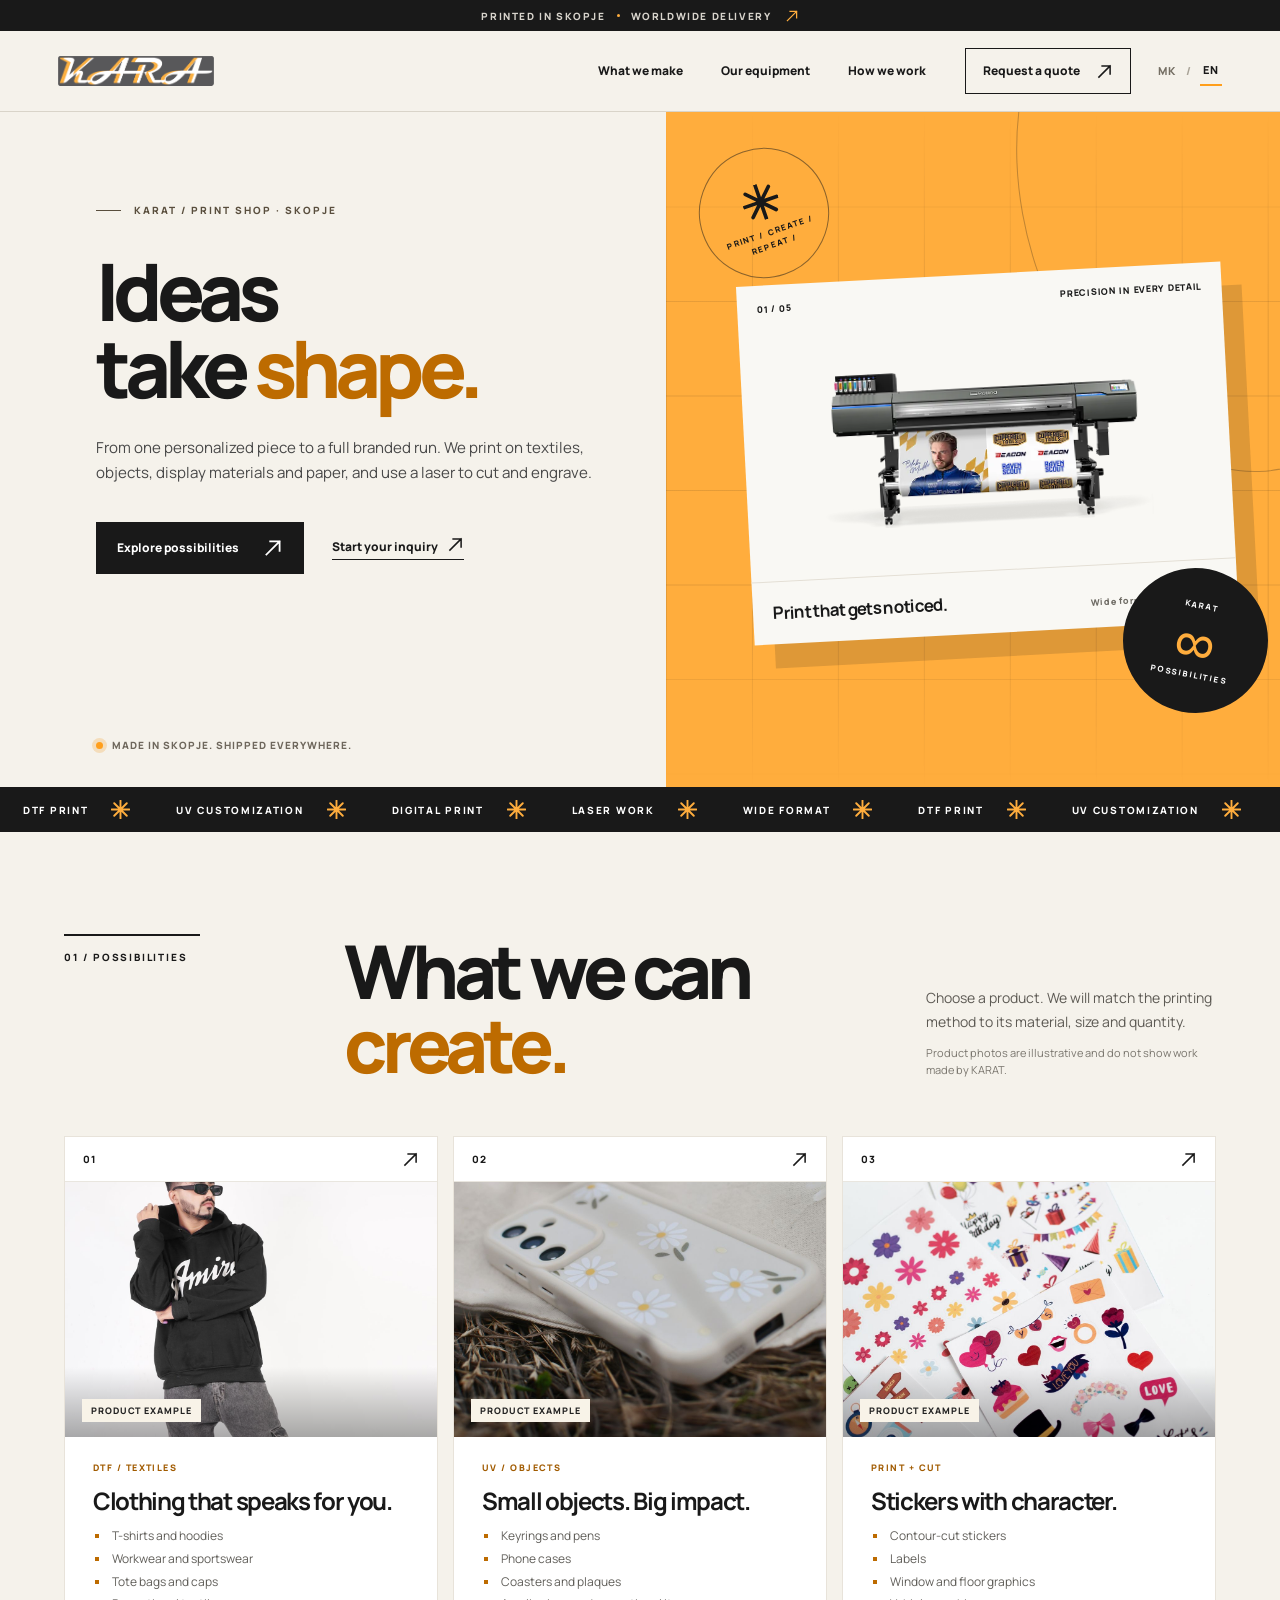
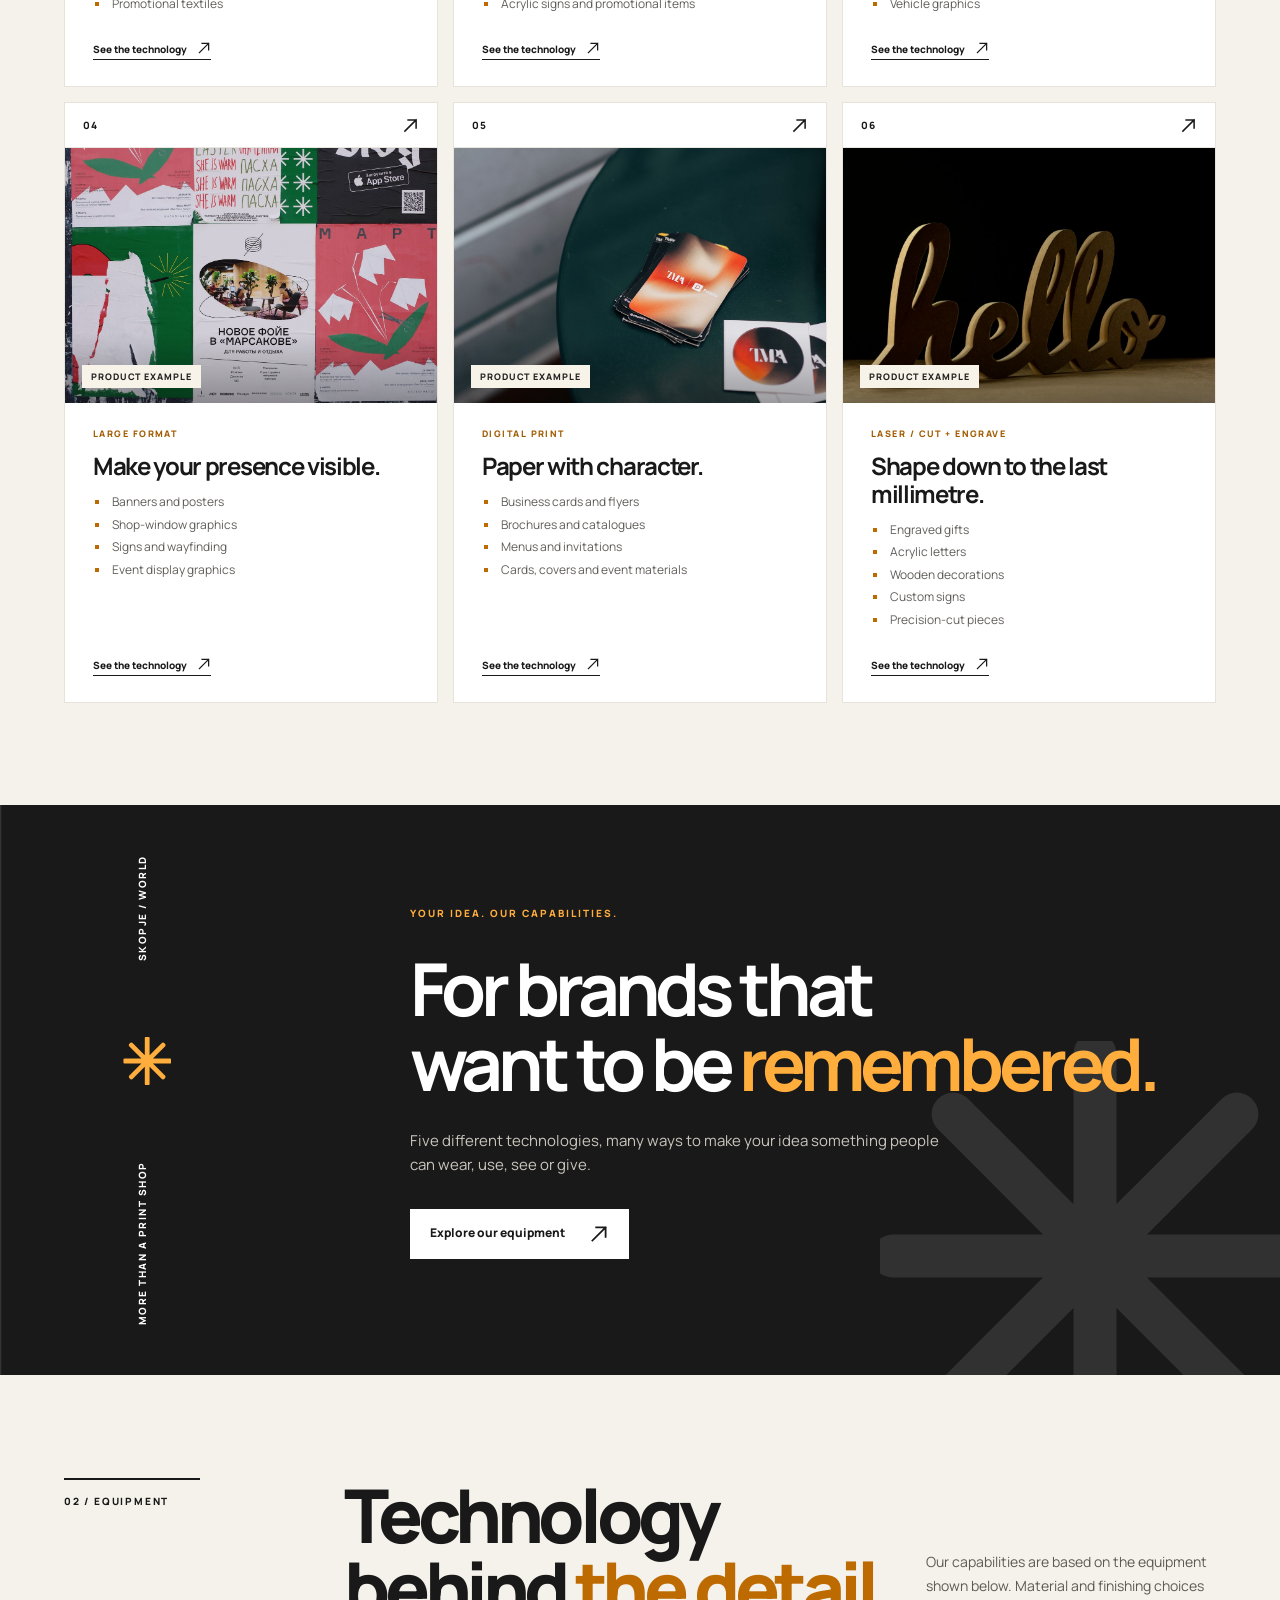
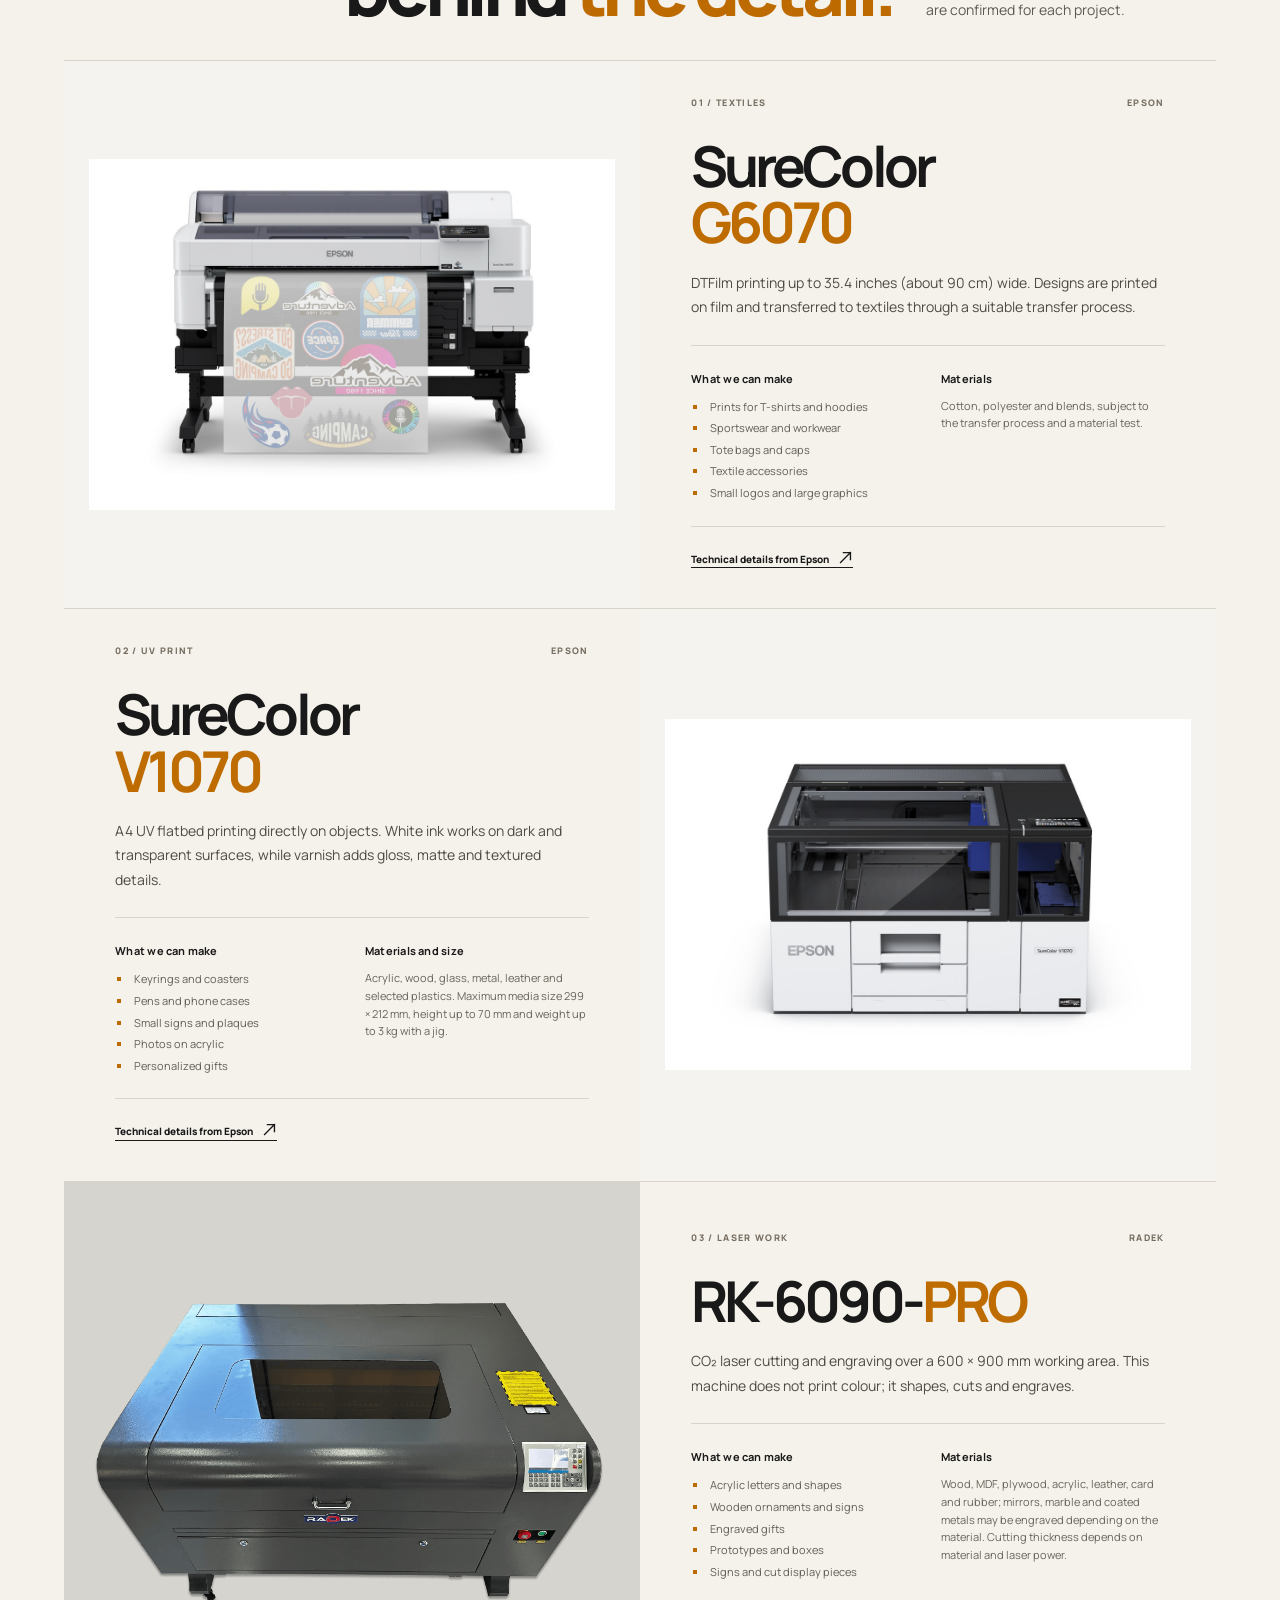
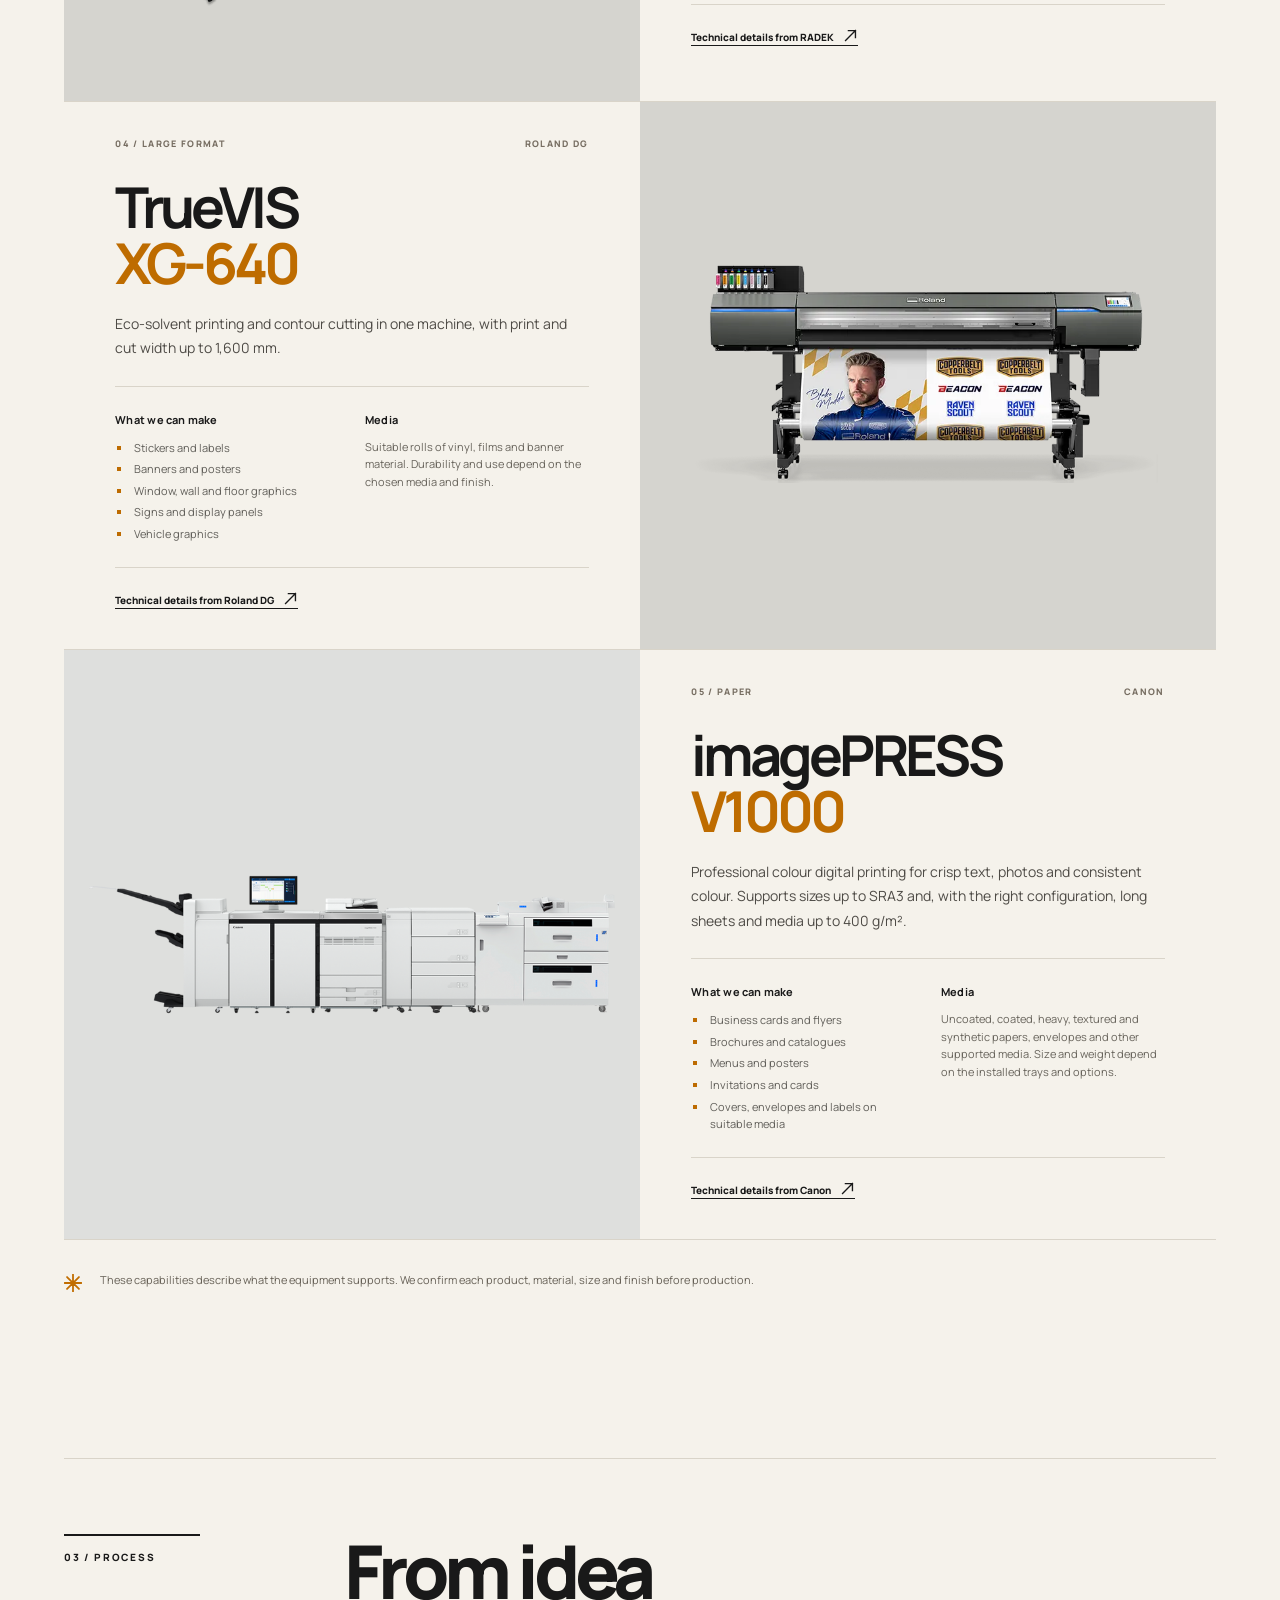
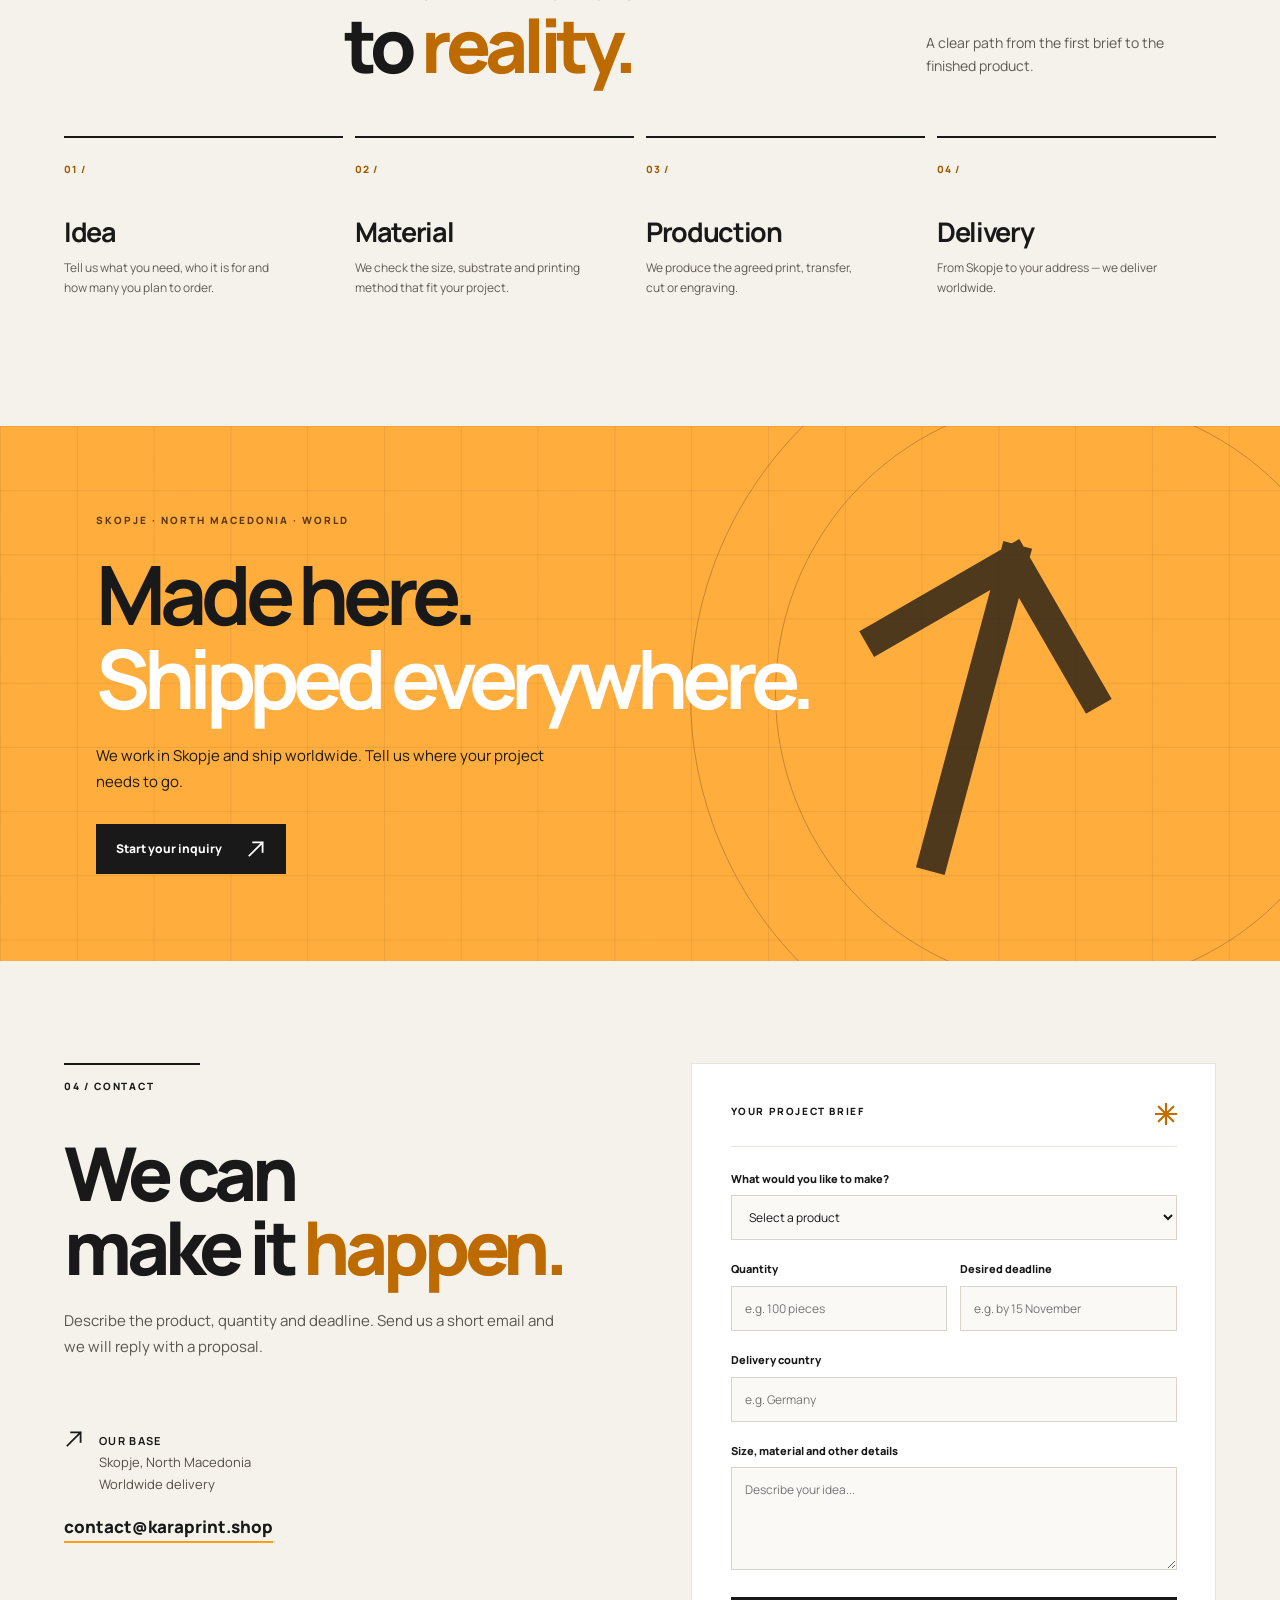
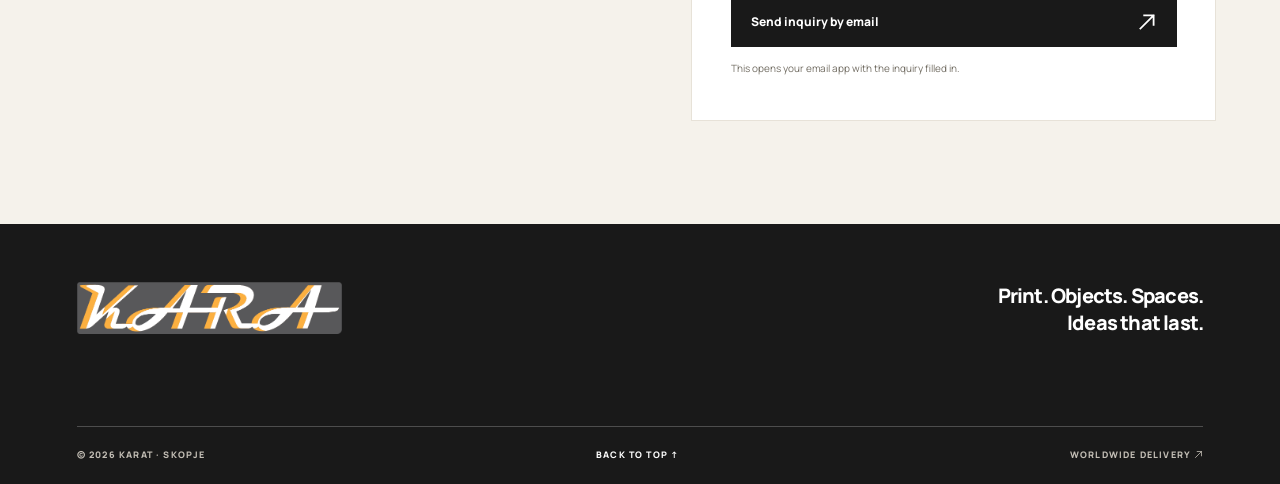
==== commit 346d9895: "Refine English product heading" ====
--- a/en/index.html
+++ b/en/index.html
@@ -48,7 +48,7 @@
 </section>
 <div aria-hidden="true" class="ticker"><div class="ticker-track"><div class="ticker-group"><span class="ticker-item">DTF PRINT<span aria-hidden="true" class="asterisk"></span></span><span class="ticker-item">UV CUSTOMIZATION<span aria-hidden="true" class="asterisk"></span></span><span class="ticker-item">DIGITAL PRINT<span aria-hidden="true" class="asterisk"></span></span><span class="ticker-item">LASER WORK<span aria-hidden="true" class="asterisk"></span></span><span class="ticker-item">WIDE FORMAT<span aria-hidden="true" class="asterisk"></span></span></div></div></div>
 <section aria-labelledby="poss-title" class="intro section-shell" id="moznosti">
-<div class="section-heading"><p class="section-kicker"><span>01 / POSSIBILITIES</span></p><h2 id="poss-title">What can<br/>become <i>print.</i></h2><p>Choose a product. We will match the printing method to its material, size and quantity.<span class="photo-note">Product photos are illustrative and do not show work made by KARAT.</span></p></div>
+<div class="section-heading"><p class="section-kicker"><span>01 / POSSIBILITIES</span></p><h2 id="poss-title">What we can<br/><i>create.</i></h2><p>Choose a product. We will match the printing method to its material, size and quantity.<span class="photo-note">Product photos are illustrative and do not show work made by KARAT.</span></p></div>
 <div class="service-grid">
 <article class="service-card service-card-feature"><div class="service-top"><span>01</span><span aria-hidden="true" class="service-icon arrow-mark"></span></div><div class="service-visual product-photo"><img alt="Printed black hoodie as an example of personalized textiles" loading="lazy" src="../assets/product-textile.jpg" style="object-position:50% 23%"/><span class="product-photo-label">PRODUCT EXAMPLE</span></div><div class="service-body"><p class="service-tag">DTF / TEXTILES</p><h3>Clothing that speaks for you.</h3><ul class="product-list"><li>T-shirts and hoodies</li><li>Workwear and sportswear</li><li>Tote bags and caps</li><li>Promotional textiles</li></ul><a href="#machine-g6070">See the technology <span aria-hidden="true" class="arrow-mark"></span></a></div></article>
 <article class="service-card"><div class="service-top"><span>02</span><span aria-hidden="true" class="service-icon arrow-mark"></span></div><div class="service-visual product-photo"><img alt="Floral phone case as an example of UV customization" loading="lazy" src="../assets/product-uv.jpg" style="object-position:50% 63%"/><span class="product-photo-label">PRODUCT EXAMPLE</span></div><div class="service-body"><p class="service-tag">UV / OBJECTS</p><h3>Small objects. Big impact.</h3><ul class="product-list"><li>Keyrings and pens</li><li>Phone cases</li><li>Coasters and plaques</li><li>Acrylic signs and promotional items</li></ul><a href="#machine-v1070">See the technology <span aria-hidden="true" class="arrow-mark"></span></a></div></article>
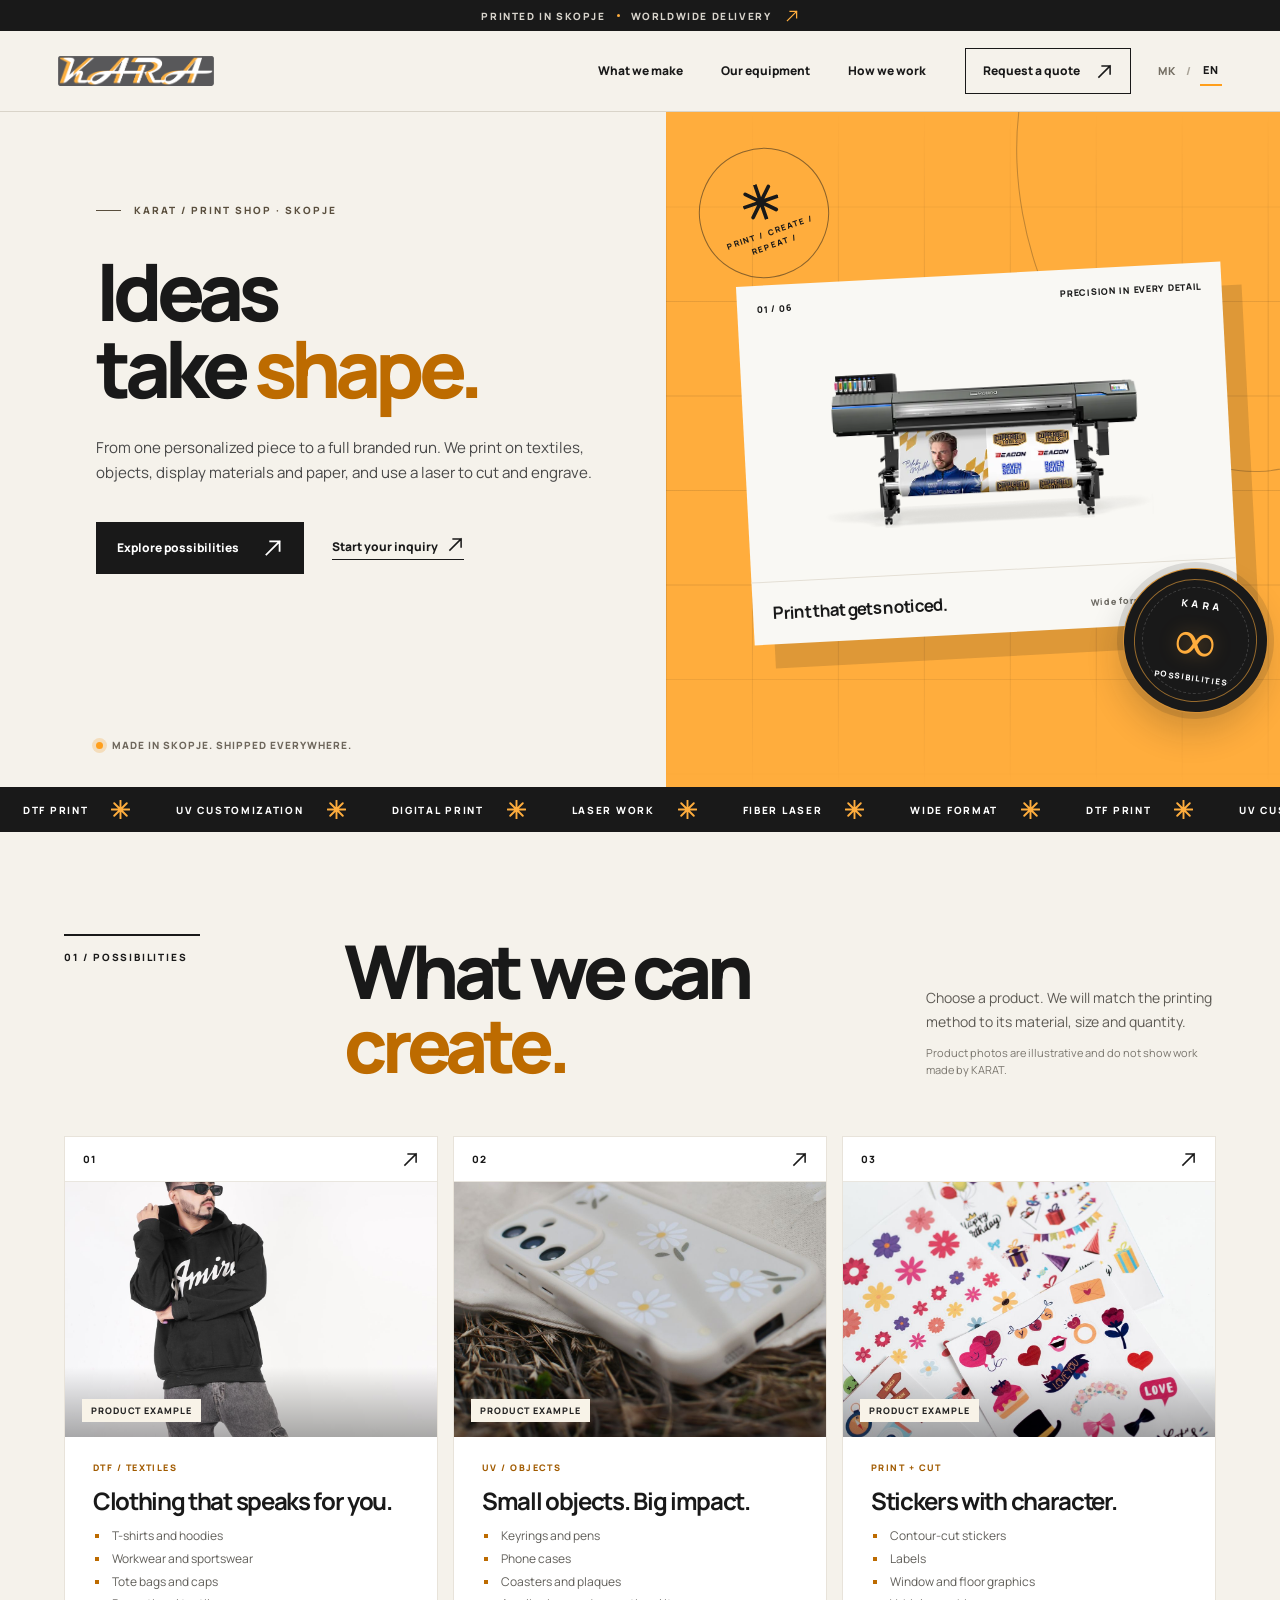
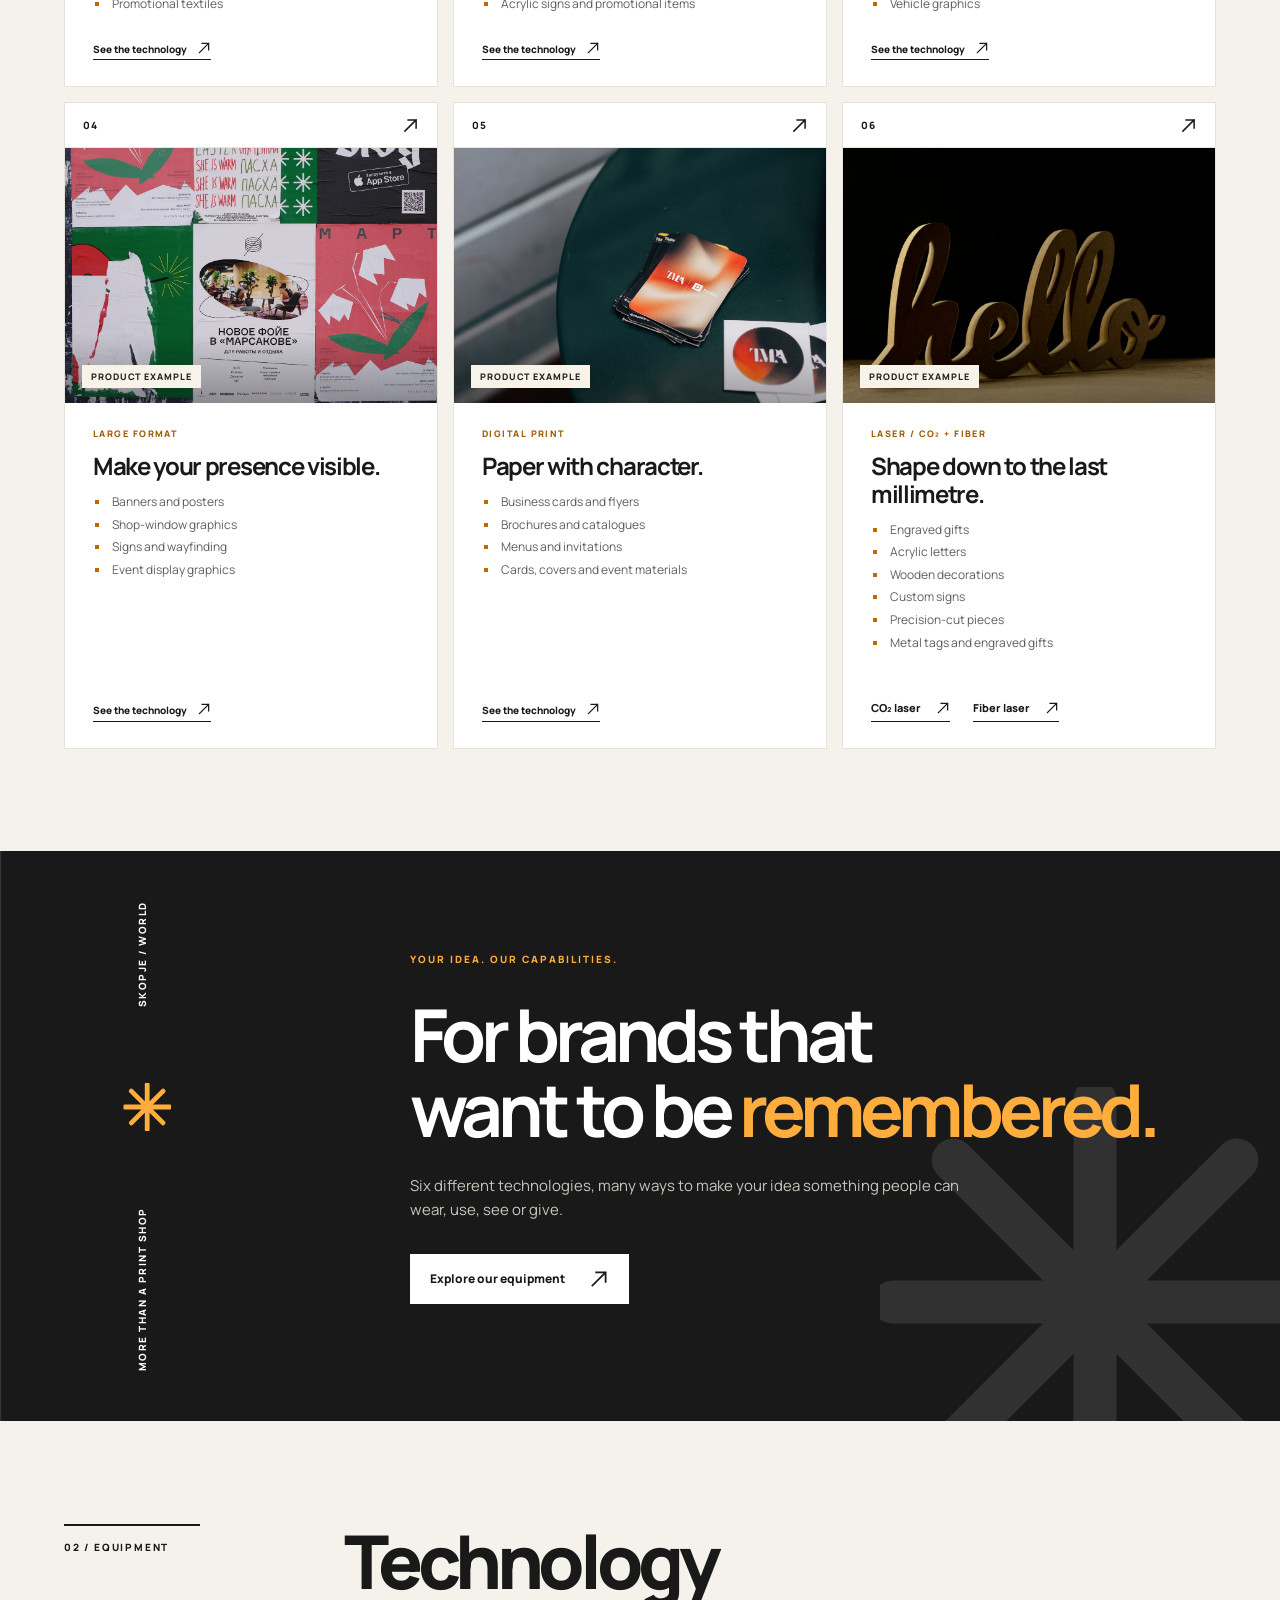
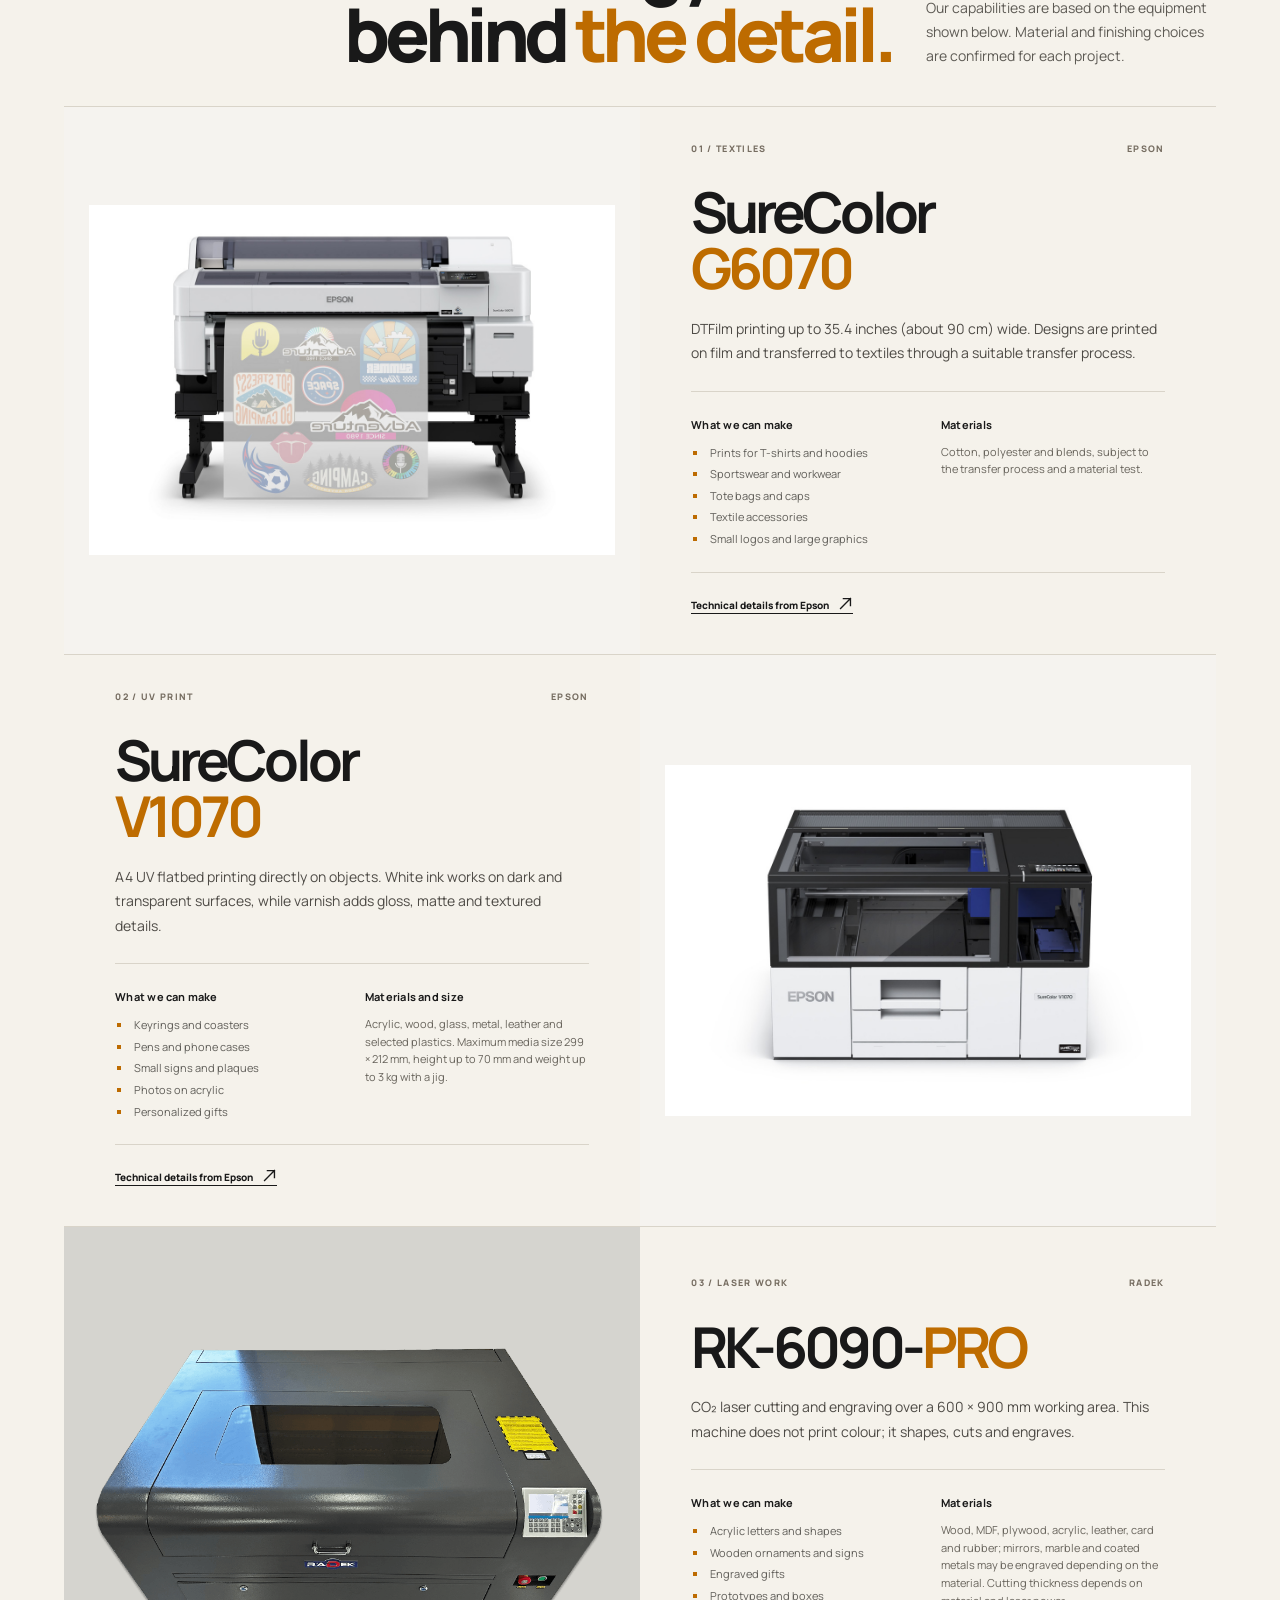
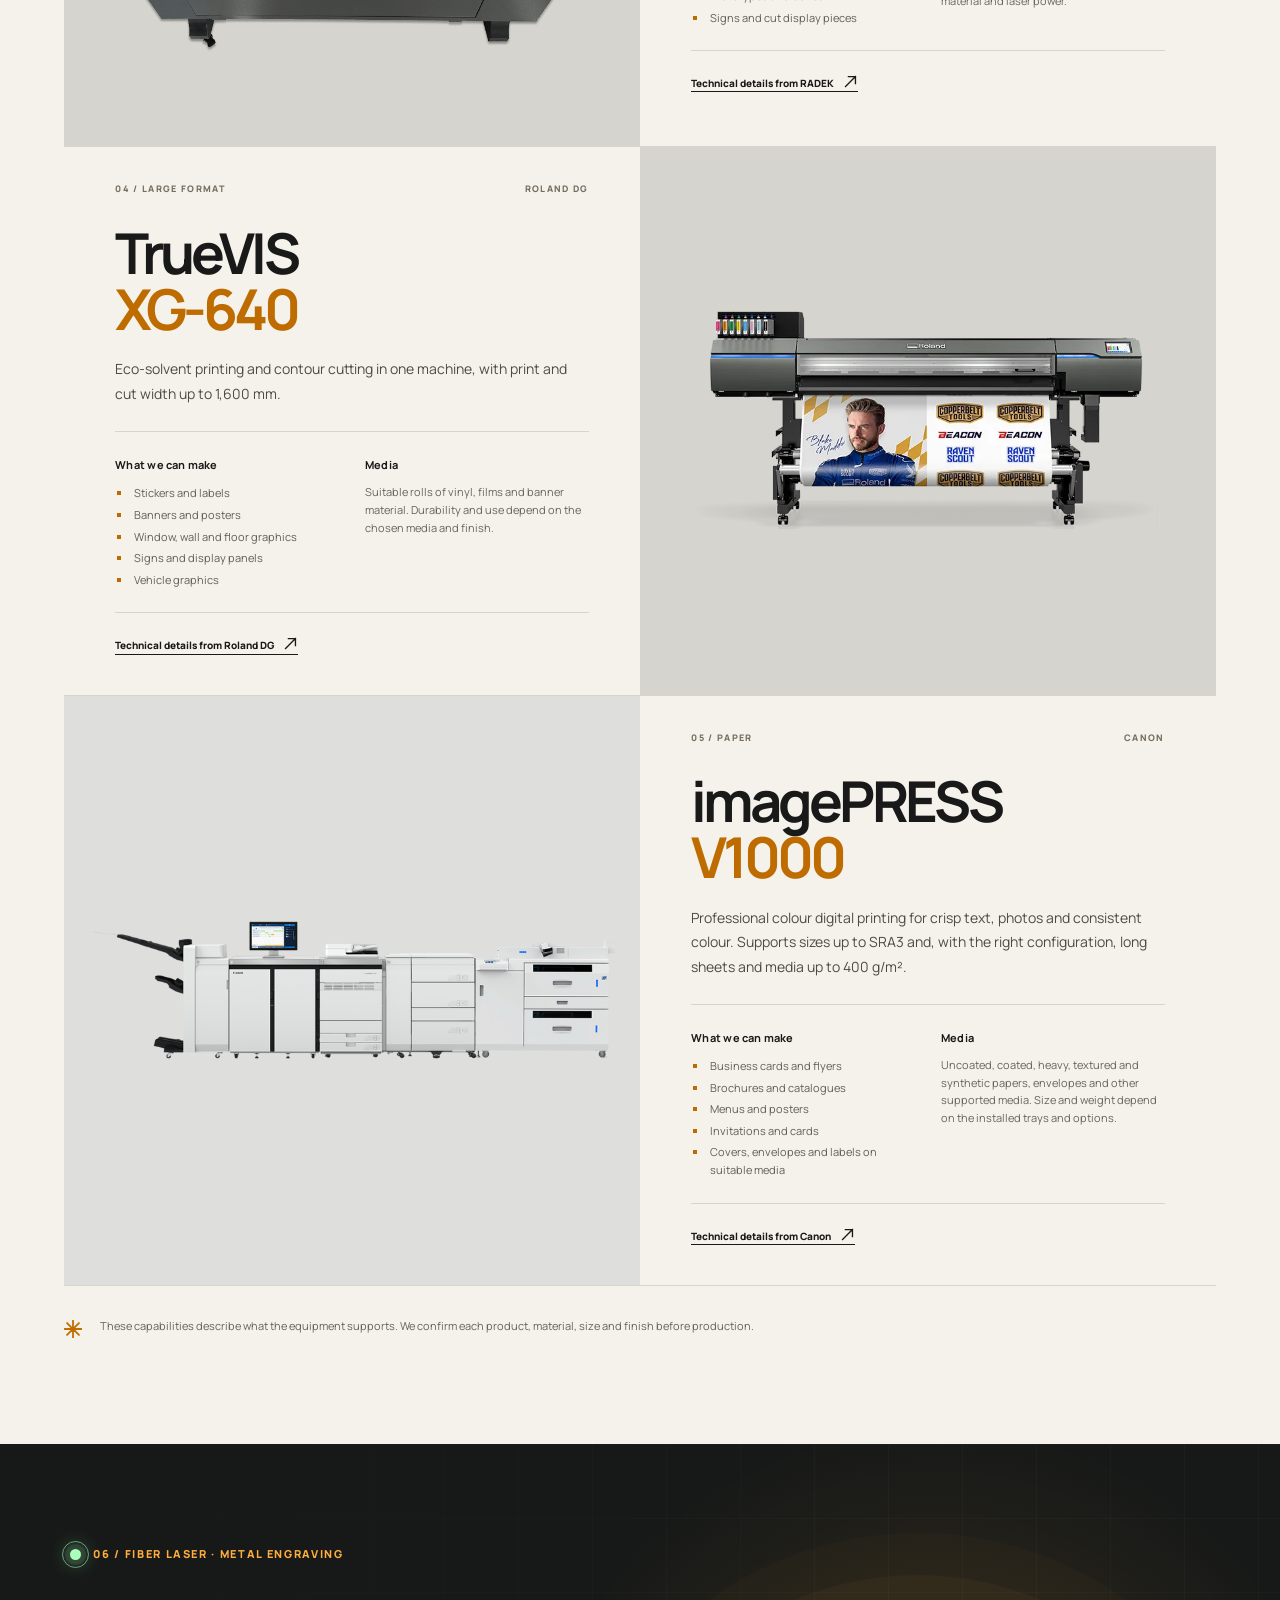
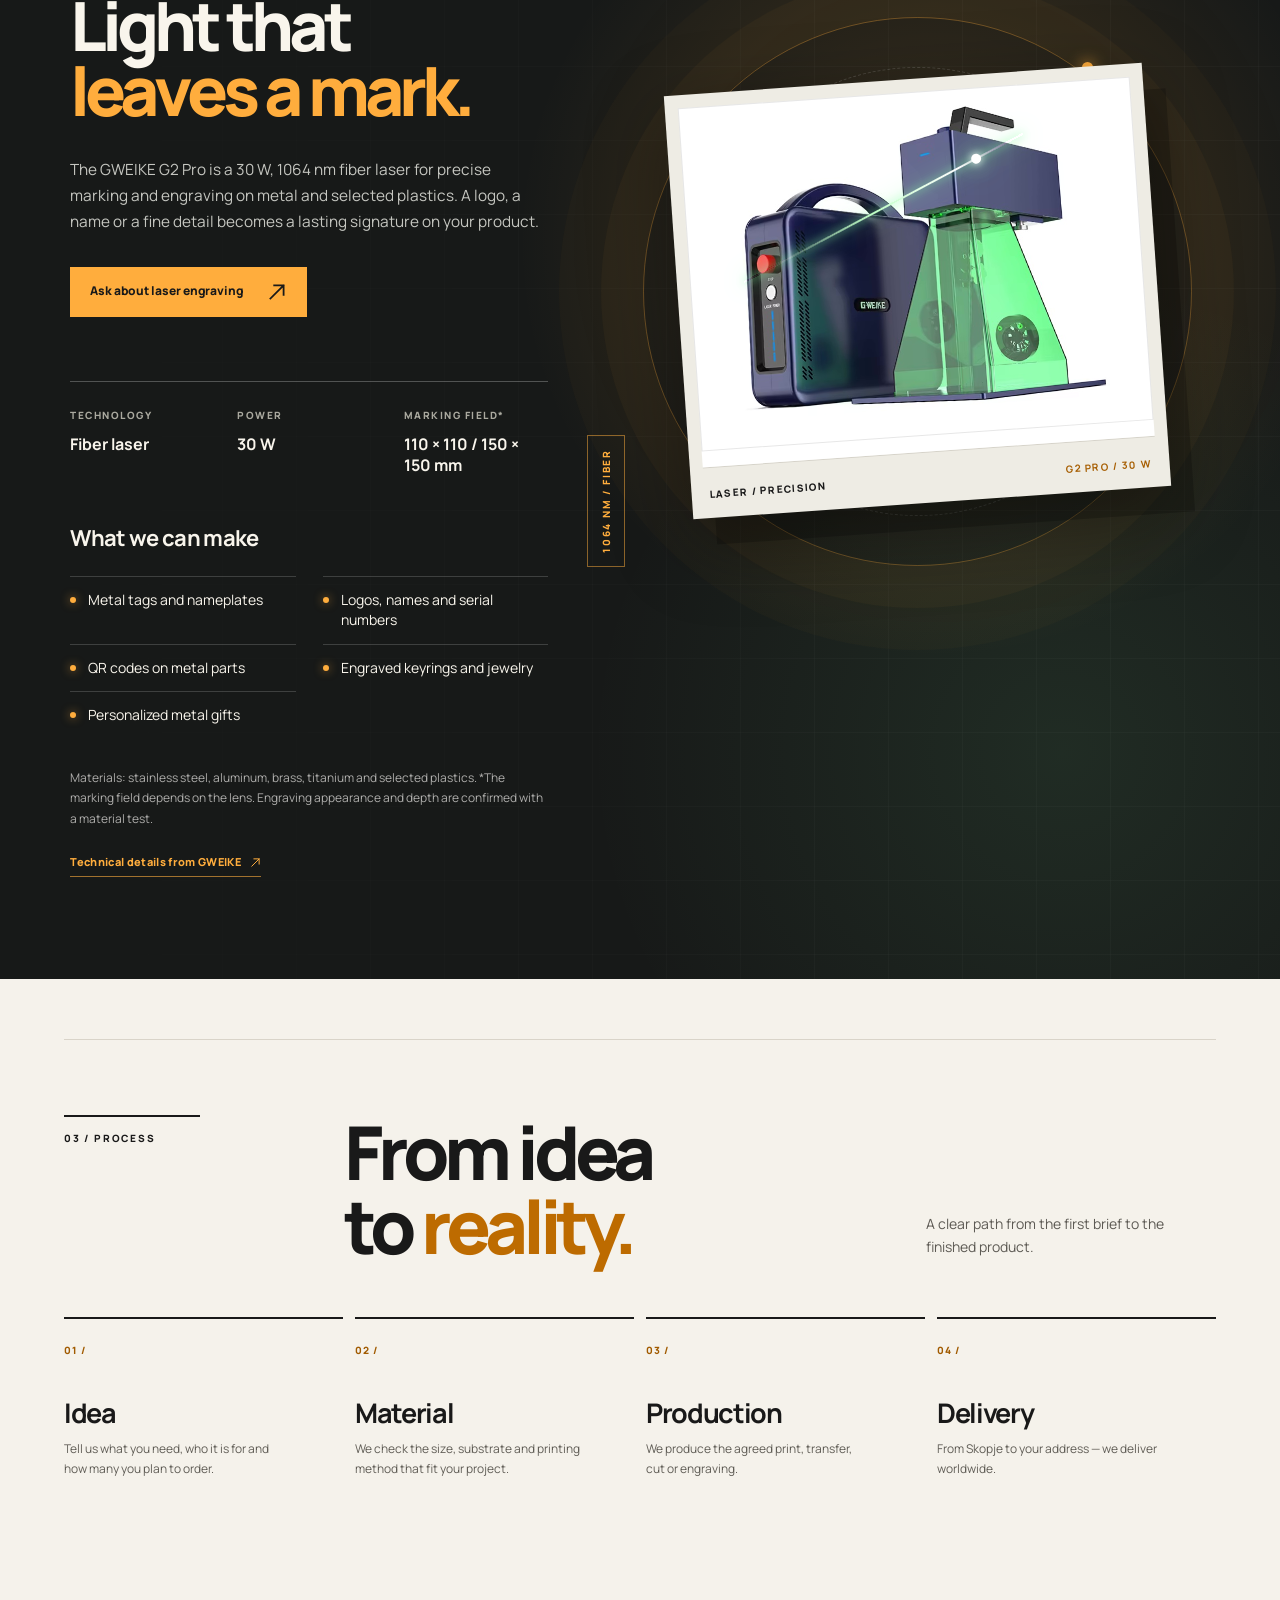
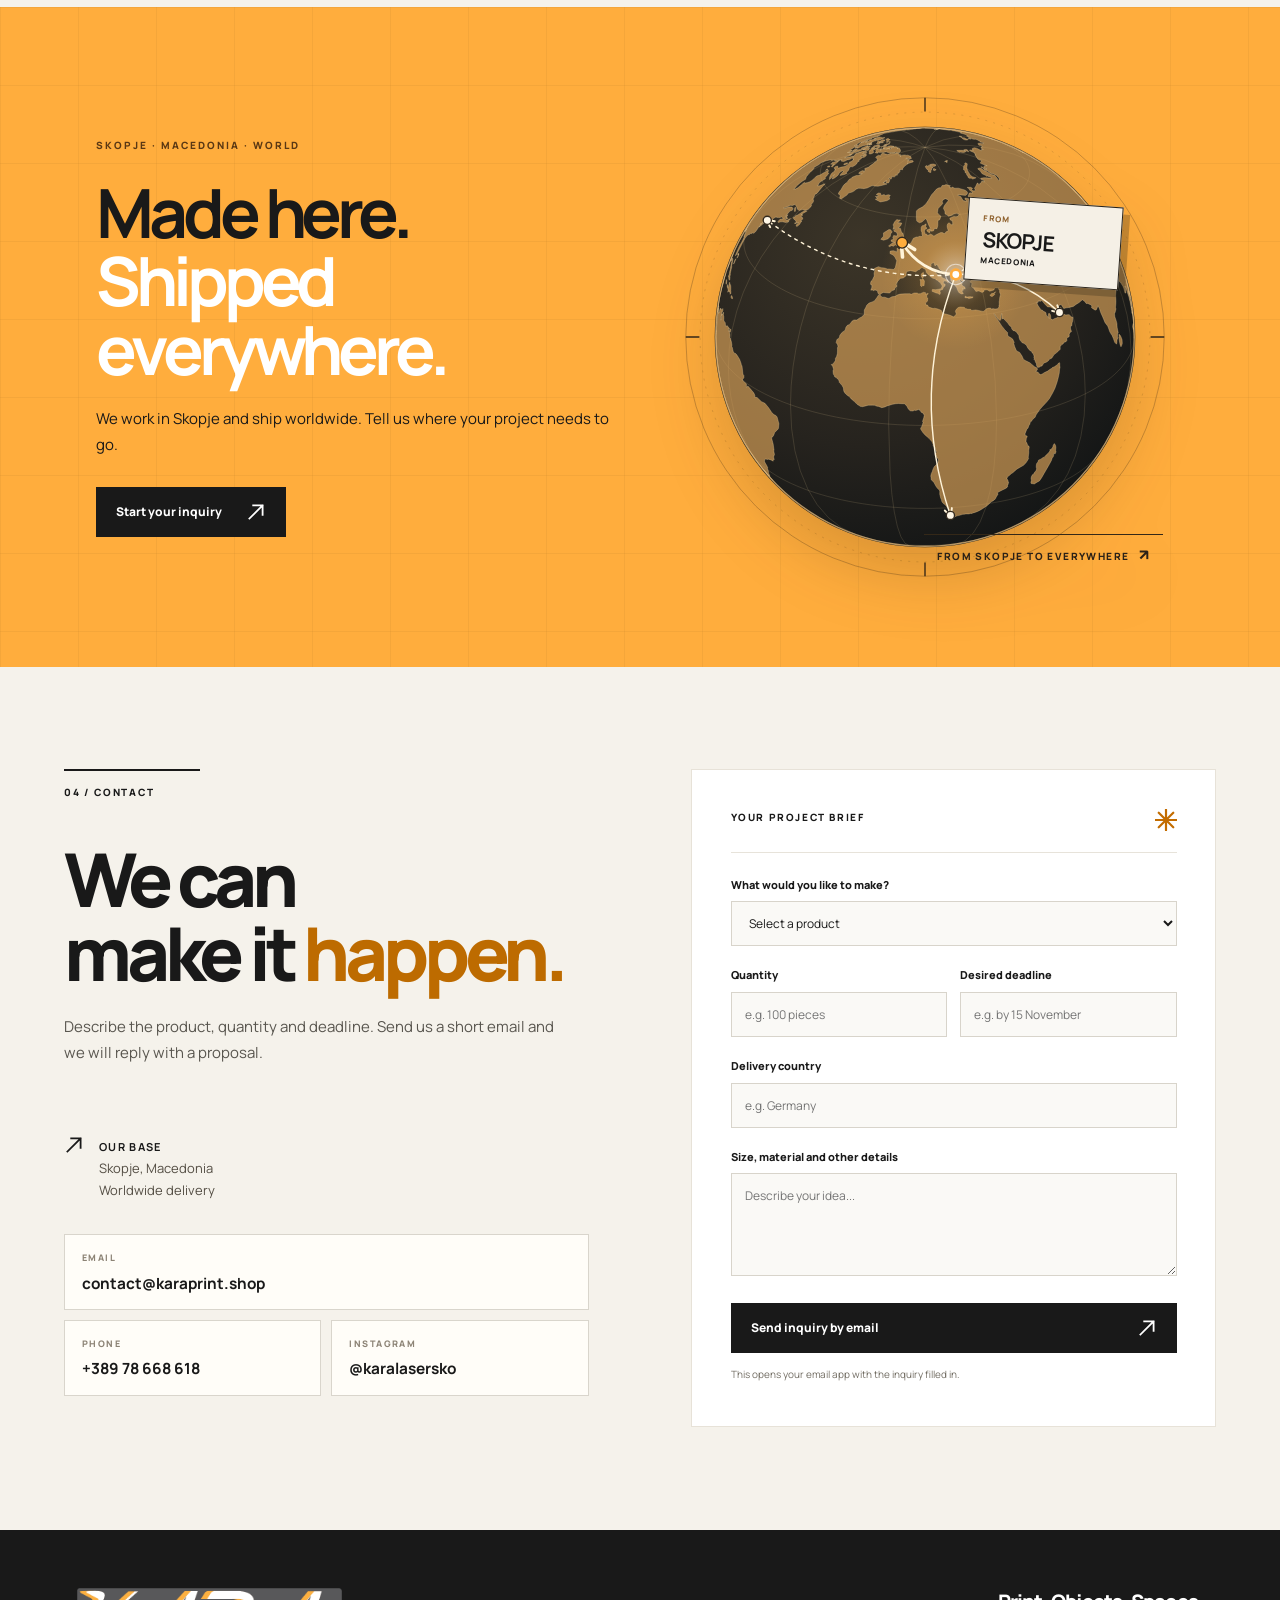
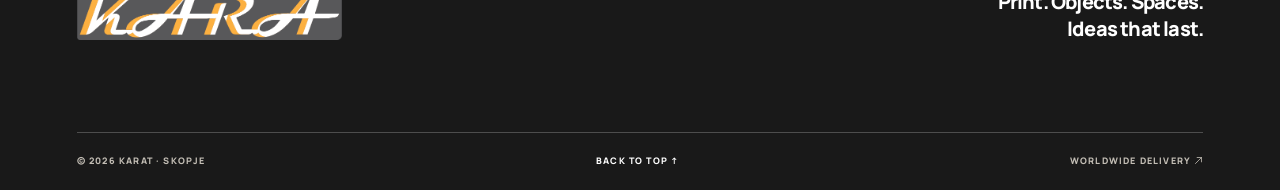
==== commit 066f826e: "Update English site for G2 Pro and delivery design" ====
--- a/en/index.html
+++ b/en/index.html
@@ -5,11 +5,11 @@
 <meta charset="utf-8"/>
 <meta content="width=device-width, initial-scale=1" name="viewport"/>
 <meta content="#191919" name="theme-color"/>
-<meta content="KARAT is a print shop in Skopje for DTF textile printing, UV customization, display graphics, digital printing and laser work. Worldwide delivery." name="description"/>
+<meta content="KARAT is a print shop in Skopje for DTF textile printing, UV customization, display graphics, digital printing and laser work. Worldwide delivery. Fiber laser metal engraving." name="description"/>
 <link href="https://karaprint.shop/en/" rel="canonical"/><link href="https://karaprint.shop/" hreflang="mk" rel="alternate"/><link href="https://karaprint.shop/en/" hreflang="en" rel="alternate"/><link href="https://karaprint.shop/" hreflang="x-default" rel="alternate"/>
 <meta content="https://karaprint.shop/en/" property="og:url"/>
 <meta content="KARAT — ideas take shape" property="og:title"/>
-<meta content="Printing, customization and laser work from Skopje, with worldwide delivery." property="og:description"/>
+<meta content="Printing, customization and laser work from Skopje, with worldwide delivery. Fiber laser engraving." property="og:description"/>
 <title>KARAT — print shop in Skopje</title>
 <link href="../assets/karat-logo.png" rel="icon" type="image/png"/>
 <link href="https://fonts.googleapis.com" rel="preconnect"/>
@@ -42,11 +42,11 @@
 <div aria-label="Collage of print materials and equipment" class="hero-art">
 <div aria-hidden="true" class="hero-art-grid"></div>
 <div aria-hidden="true" class="hero-orbit"><span>PRINT / CREATE / REPEAT /</span></div>
-<div class="hero-figure"><div class="hero-figure-top"><span>01 / 05</span><span>PRECISION IN EVERY DETAIL</span></div><img alt="Roland TrueVIS XG-640 wide-format printer and contour cutter" height="533" src="../assets/roland-xg-640.png" width="800"/><div class="hero-figure-bottom"><strong>Print that gets noticed.</strong><span>Wide format / print + cut</span></div></div>
-<div aria-hidden="true" class="hero-stamp"><span>KARAT</span><strong>∞</strong><small>POSSIBILITIES</small></div>
+<div class="hero-figure"><div class="hero-figure-top"><span>01 / 06</span><span>PRECISION IN EVERY DETAIL</span></div><img alt="Roland TrueVIS XG-640 wide-format printer and contour cutter" height="533" src="../assets/roland-xg-640.png" width="800"/><div class="hero-figure-bottom"><strong>Print that gets noticed.</strong><span>Wide format / print + cut</span></div></div>
+<div aria-hidden="true" class="hero-stamp"><span>KARA</span><strong>∞</strong><small>POSSIBILITIES</small></div>
 </div>
 </section>
-<div aria-hidden="true" class="ticker"><div class="ticker-track"><div class="ticker-group"><span class="ticker-item">DTF PRINT<span aria-hidden="true" class="asterisk"></span></span><span class="ticker-item">UV CUSTOMIZATION<span aria-hidden="true" class="asterisk"></span></span><span class="ticker-item">DIGITAL PRINT<span aria-hidden="true" class="asterisk"></span></span><span class="ticker-item">LASER WORK<span aria-hidden="true" class="asterisk"></span></span><span class="ticker-item">WIDE FORMAT<span aria-hidden="true" class="asterisk"></span></span></div></div></div>
+<div aria-hidden="true" class="ticker"><div class="ticker-track"><div class="ticker-group"><span class="ticker-item">DTF PRINT<span aria-hidden="true" class="asterisk"></span></span><span class="ticker-item">UV CUSTOMIZATION<span aria-hidden="true" class="asterisk"></span></span><span class="ticker-item">DIGITAL PRINT<span aria-hidden="true" class="asterisk"></span></span><span class="ticker-item">LASER WORK<span aria-hidden="true" class="asterisk"></span></span><span class="ticker-item">FIBER LASER<span aria-hidden="true" class="asterisk"></span></span><span class="ticker-item">WIDE FORMAT<span aria-hidden="true" class="asterisk"></span></span></div></div></div>
 <section aria-labelledby="poss-title" class="intro section-shell" id="moznosti">
 <div class="section-heading"><p class="section-kicker"><span>01 / POSSIBILITIES</span></p><h2 id="poss-title">What we can<br/><i>create.</i></h2><p>Choose a product. We will match the printing method to its material, size and quantity.<span class="photo-note">Product photos are illustrative and do not show work made by KARAT.</span></p></div>
 <div class="service-grid">
@@ -55,10 +55,10 @@
 <article class="service-card"><div class="service-top"><span>03</span><span aria-hidden="true" class="service-icon arrow-mark"></span></div><div class="service-visual product-photo"><img alt="Sheets of printed decorative stickers" loading="lazy" src="../assets/product-stickers.jpg" style="object-position:50% 53%"/><span class="product-photo-label">PRODUCT EXAMPLE</span></div><div class="service-body"><p class="service-tag">PRINT + CUT</p><h3>Stickers with character.</h3><ul class="product-list"><li>Contour-cut stickers</li><li>Labels</li><li>Window and floor graphics</li><li>Vehicle graphics</li></ul><a href="#machine-xg640">See the technology <span aria-hidden="true" class="arrow-mark"></span></a></div></article>
 <article class="service-card"><div class="service-top"><span>04</span><span aria-hidden="true" class="service-icon arrow-mark"></span></div><div class="service-visual product-photo"><img alt="Printed posters displayed on an exterior wall" loading="lazy" src="../assets/product-large-format.jpg" style="object-position:50% 34%"/><span class="product-photo-label">PRODUCT EXAMPLE</span></div><div class="service-body"><p class="service-tag">LARGE FORMAT</p><h3>Make your presence visible.</h3><ul class="product-list"><li>Banners and posters</li><li>Shop-window graphics</li><li>Signs and wayfinding</li><li>Event display graphics</li></ul><a href="#machine-xg640">See the technology <span aria-hidden="true" class="arrow-mark"></span></a></div></article>
 <article class="service-card"><div class="service-top"><span>05</span><span aria-hidden="true" class="service-icon arrow-mark"></span></div><div class="service-visual product-photo"><img alt="Printed business cards arranged on a table" loading="lazy" src="../assets/product-digital.jpg" style="object-position:50% 60%"/><span class="product-photo-label">PRODUCT EXAMPLE</span></div><div class="service-body"><p class="service-tag">DIGITAL PRINT</p><h3>Paper with character.</h3><ul class="product-list"><li>Business cards and flyers</li><li>Brochures and catalogues</li><li>Menus and invitations</li><li>Cards, covers and event materials</li></ul><a href="#machine-v1000">See the technology <span aria-hidden="true" class="arrow-mark"></span></a></div></article>
-<article class="service-card"><div class="service-top"><span>06</span><span aria-hidden="true" class="service-icon arrow-mark"></span></div><div class="service-visual product-photo"><img alt="Laser-cut wooden decorative sign" loading="lazy" src="../assets/product-laser.jpg" style="object-position:50% 50%"/><span class="product-photo-label">PRODUCT EXAMPLE</span></div><div class="service-body"><p class="service-tag">LASER / CUT + ENGRAVE</p><h3>Shape down to the last millimetre.</h3><ul class="product-list"><li>Engraved gifts</li><li>Acrylic letters</li><li>Wooden decorations</li><li>Custom signs</li><li>Precision-cut pieces</li></ul><a href="#machine-rk6090">See the technology <span aria-hidden="true" class="arrow-mark"></span></a></div></article>
+<article class="service-card"><div class="service-top"><span>06</span><span aria-hidden="true" class="service-icon arrow-mark"></span></div><div class="service-visual product-photo"><img alt="Laser-cut wooden decorative sign" loading="lazy" src="../assets/product-laser.jpg" style="object-position:50% 50%"/><span class="product-photo-label">PRODUCT EXAMPLE</span></div><div class="service-body"><p class="service-tag">LASER / CO₂ + FIBER</p><h3>Shape down to the last millimetre.</h3><ul class="product-list"><li>Engraved gifts</li><li>Acrylic letters</li><li>Wooden decorations</li><li>Custom signs</li><li>Precision-cut pieces</li><li>Metal tags and engraved gifts</li></ul><div class="service-links"><a href="#machine-rk6090">CO₂ laser <span aria-hidden="true" class="arrow-mark"></span></a><a href="#machine-g2pro">Fiber laser <span aria-hidden="true" class="arrow-mark"></span></a></div></div></article>
 </div>
 </section>
-<section aria-labelledby="statement-title" class="statement"><div class="statement-side">MORE THAN A PRINT SHOP <span><span aria-hidden="true" class="asterisk"></span></span> SKOPJE / WORLD</div><div class="statement-main"><p class="eyebrow">YOUR IDEA. OUR CAPABILITIES.</p><h2 id="statement-title">For brands that<br/>want to be <em>remembered.</em></h2><p>Five different technologies, many ways to make your idea something people can wear, use, see or give.</p><a class="button button-light" href="#oprema">Explore our equipment <span aria-hidden="true" class="arrow-mark"></span></a></div><span aria-hidden="true" class="statement-star"><span aria-hidden="true" class="asterisk"></span></span></section>
+<section aria-labelledby="statement-title" class="statement"><div class="statement-side">MORE THAN A PRINT SHOP <span><span aria-hidden="true" class="asterisk"></span></span> SKOPJE / WORLD</div><div class="statement-main"><p class="eyebrow">YOUR IDEA. OUR CAPABILITIES.</p><h2 id="statement-title">For brands that<br/>want to be <em>remembered.</em></h2><p>Six different technologies, many ways to make your idea something people can wear, use, see or give.</p><a class="button button-light" href="#oprema">Explore our equipment <span aria-hidden="true" class="arrow-mark"></span></a></div><span aria-hidden="true" class="statement-star"><span aria-hidden="true" class="asterisk"></span></span></section>
 <section aria-labelledby="equipment-title" class="equipment section-shell" id="oprema">
 <div class="section-heading equipment-heading"><p class="section-kicker"><span>02 / EQUIPMENT</span></p><h2 id="equipment-title">Technology<br/>behind <i>the detail.</i></h2><p>Our capabilities are based on the equipment shown below. Material and finishing choices are confirmed for each project.</p></div>
 <article class="machine" id="machine-g6070"><div class="machine-photo photo-white"><img alt="Epson SureColor G6070 DTF printer" height="800" loading="lazy" src="../assets/epson-g6070.png" width="1200"/></div><div class="machine-copy"><div class="machine-meta"><span>01 / TEXTILES</span><span>EPSON</span></div><h3>SureColor<br/><em>G6070</em></h3><p class="machine-desc">DTFilm printing up to 35.4 inches (about 90 cm) wide. Designs are printed on film and transferred to textiles through a suitable transfer process.</p><div class="machine-info"><div><strong>What we can make</strong><ul class="machine-product-list"><li>Prints for T-shirts and hoodies</li><li>Sportswear and workwear</li><li>Tote bags and caps</li><li>Textile accessories</li><li>Small logos and large graphics</li></ul></div><div><strong>Materials</strong><p>Cotton, polyester and blends, subject to the transfer process and a material test.</p></div></div><a class="source-link" href="https://epson.com/For-Work/Printers/Large-Format/SureColor-G6070-35%22-DTFilm-Printer/p/SCG6070SE" rel="noopener noreferrer" target="_blank">Technical details from Epson <span aria-hidden="true" class="arrow-mark"></span></a></div></article>
@@ -67,11 +67,33 @@
 <article class="machine reverse" id="machine-xg640"><div class="machine-photo photo-dark"><img alt="Roland TrueVIS XG-640 wide-format printer and cutter" height="533" loading="lazy" src="../assets/roland-xg-640.png" width="800"/></div><div class="machine-copy"><div class="machine-meta"><span>04 / LARGE FORMAT</span><span>ROLAND DG</span></div><h3>TrueVIS<br/><em>XG-640</em></h3><p class="machine-desc">Eco-solvent printing and contour cutting in one machine, with print and cut width up to 1,600 mm.</p><div class="machine-info"><div><strong>What we can make</strong><ul class="machine-product-list"><li>Stickers and labels</li><li>Banners and posters</li><li>Window, wall and floor graphics</li><li>Signs and display panels</li><li>Vehicle graphics</li></ul></div><div><strong>Media</strong><p>Suitable rolls of vinyl, films and banner material. Durability and use depend on the chosen media and finish.</p></div></div><a class="source-link" href="https://www.rolanddg.com/products/printers/truevis-xg-640" rel="noopener noreferrer" target="_blank">Technical details from Roland DG <span aria-hidden="true" class="arrow-mark"></span></a></div></article>
 <article class="machine" id="machine-v1000"><div class="machine-photo photo-light"><img alt="Canon imagePRESS V1000 digital printing press" height="600" loading="lazy" src="../assets/canon-v1000.png" width="800"/></div><div class="machine-copy"><div class="machine-meta"><span>05 / PAPER</span><span>CANON</span></div><h3>imagePRESS<br/><em>V1000</em></h3><p class="machine-desc">Professional colour digital printing for crisp text, photos and consistent colour. Supports sizes up to SRA3 and, with the right configuration, long sheets and media up to 400 g/m².</p><div class="machine-info"><div><strong>What we can make</strong><ul class="machine-product-list"><li>Business cards and flyers</li><li>Brochures and catalogues</li><li>Menus and posters</li><li>Invitations and cards</li><li>Covers, envelopes and labels on suitable media</li></ul></div><div><strong>Media</strong><p>Uncoated, coated, heavy, textured and synthetic papers, envelopes and other supported media. Size and weight depend on the installed trays and options.</p></div></div><a class="source-link" href="https://asia.canon/en/business/imagepress-v1000/main/product" rel="noopener noreferrer" target="_blank">Technical details from Canon <span aria-hidden="true" class="arrow-mark"></span></a></div></article>
 <p class="equipment-note"><span><span aria-hidden="true" class="asterisk"></span></span> These capabilities describe what the equipment supports. We confirm each product, material, size and finish before production.</p>
+</section><section aria-labelledby="fiber-title" class="fiber-feature" id="machine-g2pro">
+<div aria-hidden="true" class="fiber-grid"></div>
+<div class="fiber-wrap">
+<div class="fiber-heading">
+<p class="fiber-kicker"><span aria-hidden="true" class="fiber-signal"></span>06 / FIBER LASER · METAL ENGRAVING</p>
+<h2 id="fiber-title">Light that<br/><em>leaves a mark.</em></h2>
+<p>The GWEIKE G2 Pro is a 30 W, 1064 nm fiber laser for precise marking and engraving on metal and selected plastics. A logo, a name or a fine detail becomes a lasting signature on your product.</p>
+<a class="button fiber-cta" href="#kontakt">Ask about laser engraving <span aria-hidden="true" class="arrow-mark"></span></a>
+</div>
+<div aria-label="GWEIKE G2 Pro fiber laser" class="fiber-stage">
+<div aria-hidden="true" class="fiber-orbit"></div>
+<div class="fiber-image-card"><img alt="GWEIKE G2 Pro fiber laser engraver for metal" height="800" loading="lazy" src="../assets/gweike-g2-pro.jpg" width="800"/><div class="fiber-image-caption"><span>LASER / PRECISION</span><strong>G2 PRO / 30 W</strong></div></div>
+<span aria-hidden="true" class="fiber-beam"></span><span aria-hidden="true" class="fiber-coordinate">1064 NM / FIBER</span>
+</div>
+<div class="fiber-details">
+<div class="fiber-specs"><div><span>TECHNOLOGY</span><strong>Fiber laser</strong></div><div><span>POWER</span><strong>30 W</strong></div><div><span>MARKING FIELD*</span><strong>110 × 110 / 150 × 150 mm</strong></div></div>
+<h3>What we can make</h3>
+<ul class="fiber-products"><li>Metal tags and nameplates</li><li>Logos, names and serial numbers</li><li>QR codes on metal parts</li><li>Engraved keyrings and jewelry</li><li>Personalized metal gifts</li></ul>
+<p class="fiber-materials">Materials: stainless steel, aluminum, brass, titanium and selected plastics. *The marking field depends on the lens. Engraving appearance and depth are confirmed with a material test.</p>
+<a class="fiber-source" href="https://www.gweikecloud.com/products/g2-pro-fiber-laser-engraver" rel="noopener noreferrer" target="_blank">Technical details from GWEIKE <span aria-hidden="true" class="arrow-mark"></span></a>
+</div>
+</div>
 </section>
 <section aria-labelledby="process-title" class="process section-shell" id="proces"><div class="section-heading process-heading"><p class="section-kicker"><span>03 / PROCESS</span></p><h2 id="process-title">From idea<br/>to <i>reality.</i></h2><p>A clear path from the first brief to the finished product.</p></div><div class="process-steps"><div class="process-step"><span>01 /</span><h3>Idea</h3><p>Tell us what you need, who it is for and how many you plan to order.</p></div><div class="process-step"><span>02 /</span><h3>Material</h3><p>We check the size, substrate and printing method that fit your project.</p></div><div class="process-step"><span>03 /</span><h3>Production</h3><p>We produce the agreed print, transfer, cut or engraving.</p></div><div class="process-step"><span>04 /</span><h3>Delivery</h3><p>From Skopje to your address — we deliver worldwide.</p></div></div></section>
-<section aria-labelledby="world-title" class="worldwide"><div aria-hidden="true" class="world-orbit orbit-one"></div><div aria-hidden="true" class="world-orbit orbit-two"></div><div class="world-copy"><p class="eyebrow">SKOPJE · NORTH MACEDONIA · WORLD</p><h2 id="world-title">Made here.<br/><em>Shipped everywhere.</em></h2><p>We work in Skopje and ship worldwide. Tell us where your project needs to go.</p><a class="button button-orange" href="#kontakt">Start your inquiry <span aria-hidden="true" class="arrow-mark"></span></a></div><div aria-hidden="true" class="world-symbol arrow-mark"></div></section>
-<section aria-labelledby="contact-title" class="contact section-shell" id="kontakt"><div class="contact-copy"><p class="section-kicker"><span>04 / CONTACT</span></p><h2 id="contact-title">We can<br/>make it <i>happen.</i></h2><p>Describe the product, quantity and deadline. Send us a short email and we will reply with a proposal.</p><div class="contact-location"><span aria-hidden="true" class="location-icon arrow-mark"></span><span><strong>Our base</strong><br/>Skopje, North Macedonia<br/>Worldwide delivery</span></div><p class="contact-email"><a href="mailto:contact@karaprint.shop">contact@karaprint.shop</a></p></div><form class="brief-form" id="brief-form"><div class="form-heading"><span>YOUR PROJECT BRIEF</span><span><span aria-hidden="true" class="asterisk"></span></span></div><label for="project-type">What would you like to make?</label><select id="project-type" name="project-type" required=""><option value="">Select a product</option><option>Textile printing / DTF</option><option>UV customization of objects</option><option>Stickers or labels</option><option>Banner / poster / display graphic</option><option>Digital printing on paper</option><option>Laser cutting or engraving</option><option>Other</option></select><div class="form-row"><div><label for="quantity">Quantity</label><input id="quantity" name="quantity" placeholder="e.g. 100 pieces" type="text"/></div><div><label for="deadline">Desired deadline</label><input id="deadline" name="deadline" placeholder="e.g. by 15 November" type="text"/></div></div><label for="destination">Delivery country</label><input id="destination" name="destination" placeholder="e.g. Germany" type="text"/><label for="details">Size, material and other details</label><textarea id="details" name="details" placeholder="Describe your idea..." rows="4"></textarea><button class="button button-dark form-submit" type="submit">Send inquiry by email <span aria-hidden="true" class="arrow-mark"></span></button><p class="form-note">This opens your email app with the inquiry filled in.</p><p aria-live="polite" class="form-feedback" id="form-feedback" role="status"></p></form></section>
+<section aria-labelledby="world-title" class="worldwide" id="worldwide"><div class="world-copy"><p class="eyebrow">SKOPJE · MACEDONIA · WORLD</p><h2 id="world-title">Made here.<br/><em>Shipped everywhere.</em></h2><p>We work in Skopje and ship worldwide. Tell us where your project needs to go.</p><a class="button button-orange" href="#kontakt">Start your inquiry <span aria-hidden="true" class="arrow-mark"></span></a></div><div class="world-visual"><img class="world-globe" src="../assets/worldwide-globe.svg" alt="Globe with Skopje as the origin and routes to England, the United States, the UAE, India and South Africa" loading="lazy" width="760" height="760"/><div class="world-map-tag world-map-origin"><span>FROM</span><strong>SKOPJE</strong><small>MACEDONIA</small></div><p class="world-route-note">FROM SKOPJE TO EVERYWHERE <span aria-hidden="true">↗</span></p></div></section>
+<section aria-labelledby="contact-title" class="contact section-shell" id="kontakt"><div class="contact-copy"><p class="section-kicker"><span>04 / CONTACT</span></p><h2 id="contact-title">We can<br/>make it <i>happen.</i></h2><p>Describe the product, quantity and deadline. Send us a short email and we will reply with a proposal.</p><div class="contact-location"><span aria-hidden="true" class="location-icon arrow-mark"></span><span><strong>Our base</strong><br/>Skopje, Macedonia<br/>Worldwide delivery</span></div><div class="contact-channels"><a href="mailto:contact@karaprint.shop"><span>EMAIL</span><strong>contact@karaprint.shop</strong></a><a href="tel:+38978668618"><span>PHONE</span><strong>+389 78 668 618</strong></a><a href="https://www.instagram.com/karalasersko/" target="_blank" rel="noopener noreferrer"><span>INSTAGRAM</span><strong>@karalasersko</strong></a></div></div><form class="brief-form" id="brief-form"><div class="form-heading"><span>YOUR PROJECT BRIEF</span><span><span aria-hidden="true" class="asterisk"></span></span></div><label for="project-type">What would you like to make?</label><select id="project-type" name="project-type" required=""><option value="">Select a product</option><option>Textile printing / DTF</option><option>UV customization of objects</option><option>Stickers or labels</option><option>Banner / poster / display graphic</option><option>Digital printing on paper</option><option>Laser cutting or engraving</option><option>Fiber laser engraving on metal</option><option>Other</option></select><div class="form-row"><div><label for="quantity">Quantity</label><input id="quantity" name="quantity" placeholder="e.g. 100 pieces" type="text"/></div><div><label for="deadline">Desired deadline</label><input id="deadline" name="deadline" placeholder="e.g. by 15 November" type="text"/></div></div><label for="destination">Delivery country</label><input id="destination" name="destination" placeholder="e.g. Germany" type="text"/><label for="details">Size, material and other details</label><textarea id="details" name="details" placeholder="Describe your idea..." rows="4"></textarea><button class="button button-dark form-submit" type="submit">Send inquiry by email <span aria-hidden="true" class="arrow-mark"></span></button><p class="form-note">This opens your email app with the inquiry filled in.</p><p aria-live="polite" class="form-feedback" id="form-feedback" role="status"></p></form></section>
 </main>
-<footer class="site-footer"><div class="footer-top"><a aria-label="KARAT — back to top" class="footer-logo" href="#top"><img alt="KARAT" height="133" src="../assets/karat-logo.png" width="670"/></a><p>Print. Objects. Spaces.<br/>Ideas that last.</p></div><div class="footer-bottom"><span>© <span id="year">2026</span> KARAT · Skopje</span><a href="#top">Back to top ↑</a><span>Worldwide delivery <span class="arrow-mark" aria-hidden="true"></span></span></div></footer>
+<footer class="site-footer"><div class="footer-top"><a aria-label="KARAT — back to top" class="footer-logo" href="#top"><img alt="KARAT" height="133" src="../assets/karat-logo.png" width="670"/></a><p>Print. Objects. Spaces.<br/>Ideas that last.</p></div><div class="footer-bottom"><span>© <span id="year">2026</span> KARAT · Skopje</span><a href="#top">Back to top ↑</a><span>Worldwide delivery <span aria-hidden="true" class="arrow-mark"></span></span></div></footer>
 </body>
 </html>
--- a/styles.css
+++ b/styles.css
@@ -69,3 +69,86 @@
 
 .contact-email{margin-top:18px!important;font-size:17px!important;font-weight:800;color:var(--ink)!important;overflow-wrap:anywhere}
 .contact-email a{border-bottom:2px solid var(--orange-hot);padding-bottom:3px}
+
+/* A small maker's seal on the hero artwork. */
+.hero-stamp{gap:3px;border:1px solid rgba(255,173,61,.82);box-shadow:0 0 0 6px rgba(25,25,25,.12),0 18px 35px rgba(25,25,25,.2);transform:rotate(8deg)}
+.hero-stamp::before{content:"";position:absolute;inset:10px;border:1px solid rgba(255,173,61,.55);border-radius:50%;pointer-events:none}
+.hero-stamp::after{content:"";position:absolute;inset:18px;border:1px dashed rgba(255,255,255,.16);border-radius:50%;pointer-events:none}
+.hero-stamp span,.hero-stamp small{position:relative;z-index:1;line-height:1.3;text-align:center}
+.hero-stamp span{font-size:10px;letter-spacing:.32em;padding-left:.32em}
+.hero-stamp small{font-size:8px;letter-spacing:.21em;padding-left:.21em}
+.hero-stamp strong{position:relative;z-index:1;font-family:Georgia,serif;font-size:58px;line-height:.96;text-shadow:0 0 18px rgba(255,173,61,.34)}
+
+/* Fiber laser: a distinct dark chapter with the site's warm orange accents. */
+.fiber-feature{position:relative;isolation:isolate;overflow:hidden;padding:clamp(78px,8vw,132px) clamp(20px,5.5vw,92px);background:#171918;color:#f9f5ec;scroll-margin-top:70px}
+.fiber-feature::before{content:"";position:absolute;inset:0;z-index:-1;background:radial-gradient(circle at 73% 35%,rgba(255,173,61,.16),transparent 35%),radial-gradient(circle at 83% 80%,rgba(127,236,157,.09),transparent 34%);pointer-events:none}
+.fiber-grid{position:absolute;inset:0;opacity:.25;background-image:linear-gradient(rgba(255,255,255,.09) 1px,transparent 1px),linear-gradient(90deg,rgba(255,255,255,.09) 1px,transparent 1px);background-size:74px 74px;mask-image:linear-gradient(90deg,transparent,#000 65%,#000)}
+.fiber-wrap{position:relative;z-index:1;max-width:var(--max);margin:auto;display:grid;grid-template-columns:minmax(0,.9fr) minmax(0,1.1fr);grid-template-areas:"heading stage" "details stage";column-gap:clamp(42px,6vw,112px);row-gap:64px;align-items:start}
+.fiber-heading{grid-area:heading;max-width:680px}
+.fiber-kicker{display:flex;align-items:center;gap:12px;margin:0 0 30px;color:var(--orange);font-size:11px;font-weight:800;letter-spacing:.15em;line-height:1.5}
+.fiber-signal{position:relative;flex:none;width:11px;height:11px;border-radius:50%;background:#aaffbd;box-shadow:0 0 0 5px rgba(170,255,189,.1),0 0 19px #7cf69a}
+.fiber-signal::after{content:"";position:absolute;inset:-8px;border:1px solid rgba(170,255,189,.55);border-radius:50%;animation:fiber-pulse 3s ease-out infinite}
+.fiber-heading h2{margin:0;font-size:clamp(52px,5.3vw,96px);font-weight:800;letter-spacing:-.075em;line-height:.96}
+.fiber-heading h2 em{font-style:normal;color:var(--orange)}
+.fiber-heading>p:not(.fiber-kicker){max-width:560px;margin:34px 0 31px;color:#c5c6c0;font-size:clamp(15px,1.2vw,18px);line-height:1.7}
+.fiber-cta{background:var(--orange);color:var(--ink);border-color:var(--orange);font-size:12px;font-weight:800}
+.fiber-cta:hover{background:#ffc36f;border-color:#ffc36f}
+.fiber-stage{grid-area:stage;position:relative;min-height:690px;display:grid;place-items:center}
+.fiber-orbit{position:absolute;width:min(94%,650px);aspect-ratio:1;border:1px solid rgba(255,173,61,.34);border-radius:50%;box-shadow:0 0 0 42px rgba(255,173,61,.035),0 0 0 84px rgba(255,173,61,.025)}
+.fiber-orbit::before,.fiber-orbit::after{content:"";position:absolute;border-radius:50%}
+.fiber-orbit::before{inset:9%;border:1px dashed rgba(255,255,255,.15)}
+.fiber-orbit::after{width:11px;height:11px;top:8%;right:18%;background:var(--orange);box-shadow:0 0 15px var(--orange)}
+.fiber-image-card{position:relative;width:min(82%,520px);padding:13px;background:#eeece4;color:var(--ink);box-shadow:22px 27px 0 rgba(0,0,0,.22),0 25px 80px rgba(0,0,0,.4);transform:rotate(-4deg)}
+.fiber-image-card::before{content:"";position:absolute;inset:13px 13px 67px;border:1px solid rgba(23,25,24,.1);pointer-events:none;z-index:1}
+.fiber-image-card img{display:block;width:100%;aspect-ratio:1;object-fit:contain;background:#f8f8f5}
+.fiber-image-caption{display:flex;justify-content:space-between;align-items:center;gap:12px;padding:18px 5px 3px;border-top:1px solid #d6d3ca;font-size:10px;letter-spacing:.13em;font-weight:800}
+.fiber-image-caption strong{color:#a65d00;white-space:nowrap}
+.fiber-coordinate{position:absolute;left:0;bottom:10%;padding:10px 13px;border:1px solid rgba(255,173,61,.5);color:var(--orange);font-size:10px;font-weight:800;letter-spacing:.18em;transform:rotate(-90deg);transform-origin:left bottom}
+.fiber-beam{position:absolute;z-index:2;top:27%;left:14%;width:54%;height:2px;transform:rotate(-28deg);transform-origin:right center;background:linear-gradient(90deg,transparent,#bdffc5 46%,#fff 77%,transparent);box-shadow:0 0 8px #91ffab,0 0 22px #79f69a;animation:fiber-flash 5s ease-in-out infinite;pointer-events:none}
+.fiber-beam::after{content:"";position:absolute;right:15%;top:-4px;width:10px;height:10px;border-radius:50%;background:#fff;box-shadow:0 0 8px #fff,0 0 20px #93ffb2,0 0 42px #93ffb2}
+.fiber-details{grid-area:details;border-top:1px solid rgba(255,255,255,.25);padding-top:25px}
+.fiber-specs{display:grid;grid-template-columns:repeat(3,minmax(0,1fr));gap:14px 22px;margin-bottom:44px}
+.fiber-specs div{display:flex;flex-direction:column;gap:11px;min-width:0}
+.fiber-specs span{color:#aaa99f;font-size:10px;font-weight:800;letter-spacing:.15em}
+.fiber-specs strong{font-size:clamp(13px,1.25vw,17px);line-height:1.35}
+.fiber-details h3{margin:0 0 20px;font-size:22px;letter-spacing:-.03em}
+.fiber-products{display:grid;grid-template-columns:repeat(2,minmax(0,1fr));gap:0 27px;list-style:none;margin:0;padding:0}
+.fiber-products li{position:relative;padding:13px 0 13px 18px;border-top:1px solid rgba(255,255,255,.17);font-size:14px;line-height:1.45}
+.fiber-products li::before{content:"";position:absolute;left:0;top:20px;width:6px;height:6px;border-radius:50%;background:var(--orange);box-shadow:0 0 10px rgba(255,173,61,.65)}
+.fiber-materials{max-width:650px;margin:30px 0 20px;color:#aeadab;font-size:12px;line-height:1.7}
+.fiber-source{display:inline-flex;align-items:center;gap:9px;border-bottom:1px solid rgba(255,173,61,.6);padding-bottom:5px;color:var(--orange);font-size:11px;font-weight:800;letter-spacing:.03em}
+.fiber-source:hover{color:#fff}
+.service-links{display:flex;flex-wrap:wrap;gap:10px 23px;margin-top:20px}
+.service-links a{display:inline-flex;align-items:center;gap:7px;border-bottom:1px solid currentColor;padding-bottom:4px;font-size:11px;font-weight:800}
+.service-links a:hover{color:#a45b00}
+@keyframes fiber-pulse{0%{opacity:.8;transform:scale(.55)}70%,100%{opacity:0;transform:scale(1.5)}}
+@keyframes fiber-flash{0%,14%,82%,100%{opacity:.08}26%,38%,58%{opacity:.9}32%,48%{opacity:.55}}
+@media(max-width:980px){.fiber-wrap{grid-template-columns:minmax(0,1fr);grid-template-areas:"heading" "stage" "details";row-gap:42px}.fiber-heading{max-width:720px}.fiber-stage{min-height:590px}.fiber-grid{mask-image:none}}
+@media(max-width:560px){.hero-stamp{width:94px;height:94px;right:2%;bottom:6%;gap:1px}.hero-stamp::before{inset:6px}.hero-stamp::after{inset:12px}.hero-stamp span{font-size:6px}.hero-stamp small{font-size:5px}.hero-stamp strong{font-size:38px}.fiber-feature{padding:78px 20px 84px}.fiber-kicker{font-size:9px;letter-spacing:.1em}.fiber-heading h2{font-size:clamp(48px,13vw,68px)}.fiber-heading>p:not(.fiber-kicker){font-size:14px;margin:25px 0}.fiber-stage{min-height:390px}.fiber-orbit{width:95%}.fiber-image-card{width:85%;padding:8px;box-shadow:13px 16px 0 rgba(0,0,0,.22),0 20px 45px rgba(0,0,0,.35)}.fiber-image-card::before{inset:8px 8px 47px}.fiber-image-caption{padding:12px 2px 2px;font-size:7px}.fiber-coordinate{left:5px;bottom:4%;font-size:7px}.fiber-beam{top:28%;left:13%;width:57%}.fiber-specs{grid-template-columns:repeat(2,minmax(0,1fr));margin-bottom:30px}.fiber-specs div:last-child{grid-column:1/-1}.fiber-products{grid-template-columns:1fr}.fiber-products li{font-size:13px}.fiber-materials{font-size:11px}}
+@media(prefers-reduced-motion:reduce){.fiber-signal::after,.fiber-beam{animation:none}.fiber-beam{opacity:.35}}
+
+/* Worldwide delivery, drawn as actual routes from Skopje. */
+.worldwide{display:grid;grid-template-columns:minmax(0,1fr) minmax(0,1fr);gap:clamp(18px,4vw,80px);min-height:660px;padding-block:70px}
+.worldwide::before{background-size:78px 78px;opacity:.6}
+.world-copy{max-width:770px}
+.world-copy h2{font-size:clamp(49px,5.3vw,88px);line-height:1.01;max-width:790px}
+.world-copy>p:not(.eyebrow){max-width:530px}
+.world-visual{position:relative;z-index:1;width:min(100%,650px);aspect-ratio:1;justify-self:center;filter:drop-shadow(0 28px 30px rgba(62,37,10,.18))}
+.world-globe{display:block;width:100%;height:100%;object-fit:contain}
+.world-map-tag{position:absolute;z-index:2;display:flex;flex-direction:column;gap:4px;min-width:155px;padding:13px 15px;border:1px solid #29231a;background:#f5f0e6;color:var(--ink);box-shadow:7px 7px 0 rgba(37,31,21,.26);transform:rotate(-3deg)}
+.world-map-tag span{font-size:8px;font-weight:800;letter-spacing:.17em;color:#8f612d}
+.world-map-tag strong{font-size:21px;line-height:1;letter-spacing:-.05em}
+.world-map-tag small{font-size:8px;font-weight:800;letter-spacing:.09em}
+.world-map-origin{left:58%;top:24%;transform:rotate(4deg)}
+.world-route-note{position:absolute;right:4%;bottom:4%;margin:0;padding:8px 13px;border-top:1px solid #342818;color:#2b2117;font-size:10px;font-weight:900;letter-spacing:.14em}
+.world-route-note span{font-size:15px;margin-left:6px}
+.contact-channels{display:grid;grid-template-columns:repeat(2,minmax(0,1fr));gap:10px;margin-top:33px;max-width:580px}
+.contact-channels a{display:flex;flex-direction:column;gap:8px;min-width:0;padding:16px 17px;background:#fffdf8;border:1px solid #d9d5cc;transition:background .2s,border-color .2s,transform .2s}
+.contact-channels a:first-child{grid-column:1/-1}
+.contact-channels a:hover{background:#fff3dc;border-color:var(--orange-hot);transform:translateY(-2px)}
+.contact-channels span{font-size:9px;letter-spacing:.16em;font-weight:800;color:#8c8375}
+.contact-channels strong{font-size:clamp(15px,1.2vw,19px);overflow-wrap:anywhere;line-height:1.25}
+@media(max-width:1000px){.worldwide{grid-template-columns:1fr;padding:76px 6vw 40px;gap:10px}.world-copy{max-width:780px}.world-copy h2{font-size:clamp(55px,8.4vw,86px)}.world-visual{width:min(100%,660px)}}
+@media(max-width:560px){.worldwide{padding:76px 18px 38px;gap:22px}.world-copy h2{font-size:clamp(46px,11vw,65px)}.world-copy>p:not(.eyebrow){font-size:14px}.world-visual{width:100%;margin:auto}.world-map-tag{min-width:0;padding:8px 9px;gap:2px;box-shadow:4px 4px 0 rgba(37,31,21,.26)}.world-map-tag span{font-size:6px}.world-map-tag strong{font-size:13px}.world-map-tag small{font-size:5px}.world-map-origin{left:59%;top:24%}.world-route-note{font-size:7px;right:4%;bottom:2%;padding:5px 7px}.contact-channels{grid-template-columns:1fr}.contact-channels a:first-child{grid-column:auto}.contact-channels strong{font-size:16px}}
+.fiber-image-card img{height:360px;aspect-ratio:auto;object-fit:cover;object-position:center}
+@media(max-width:560px){.fiber-image-card img{height:250px}}
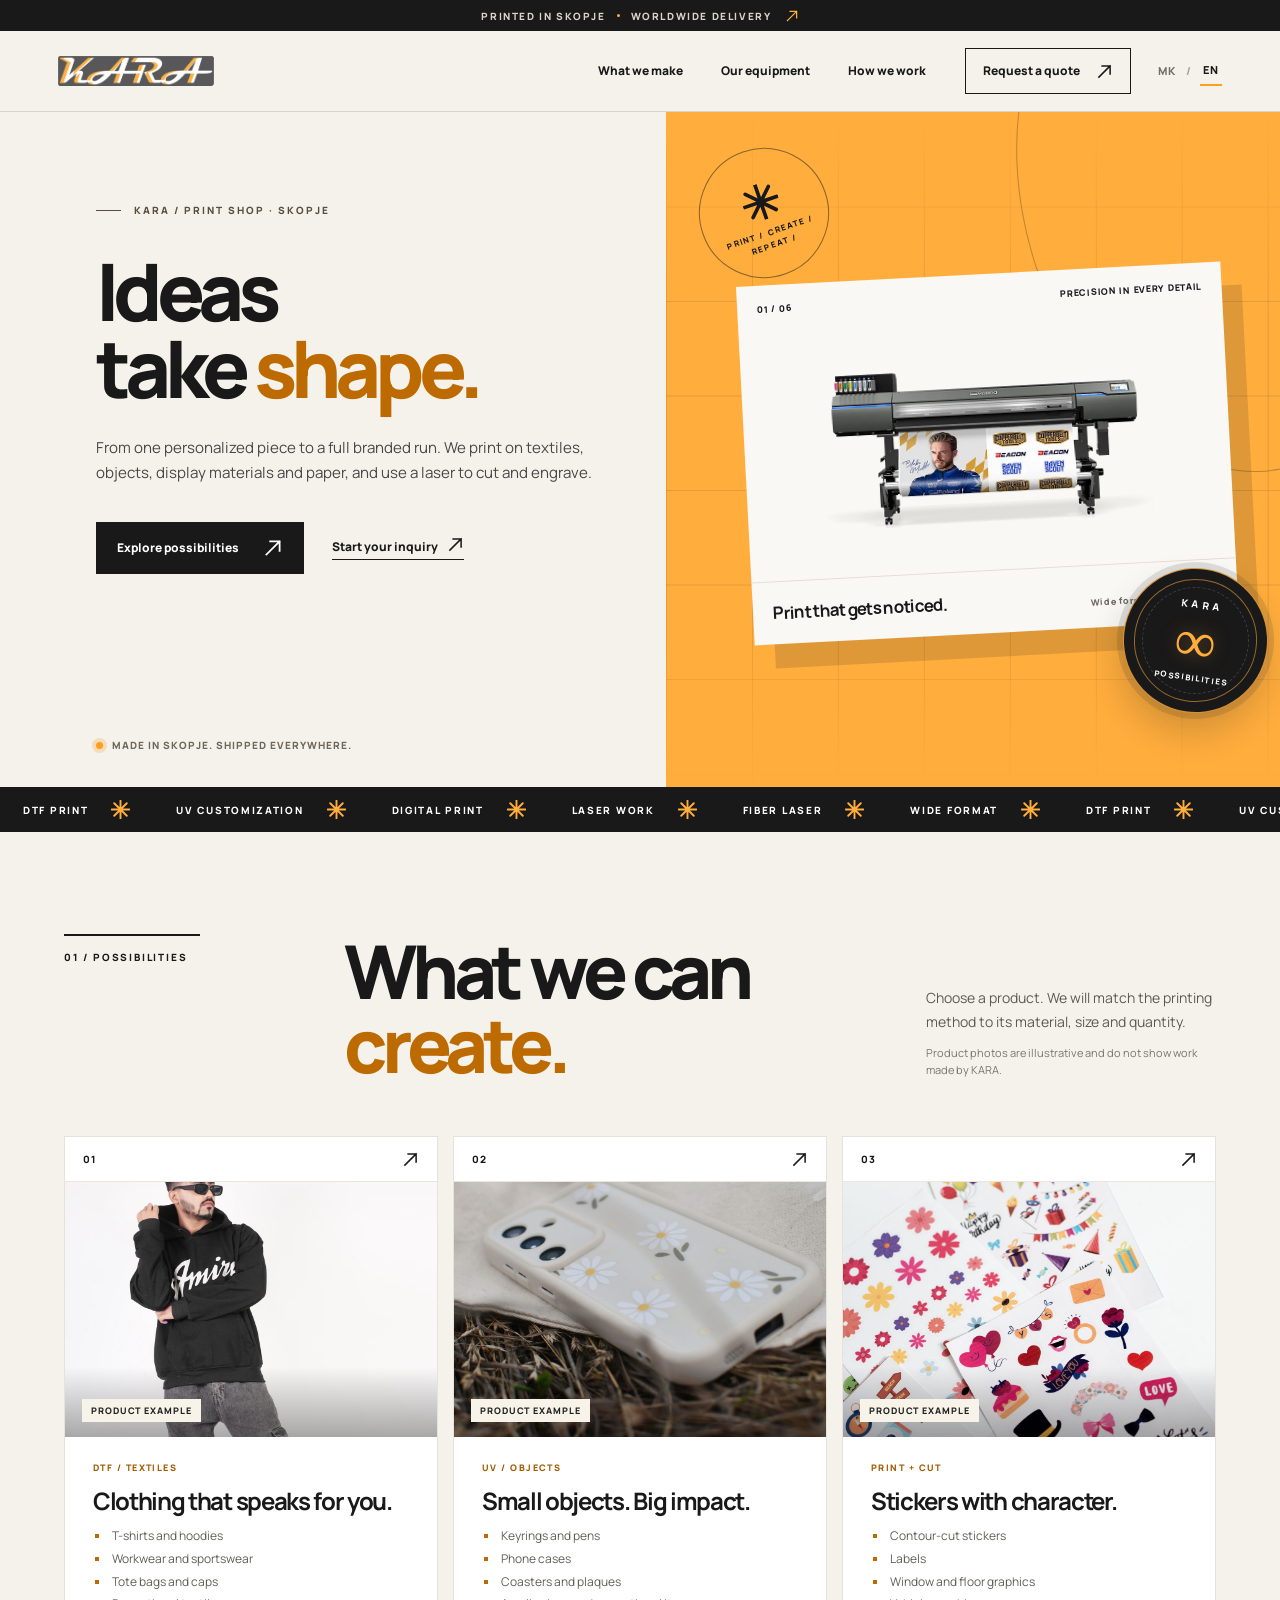
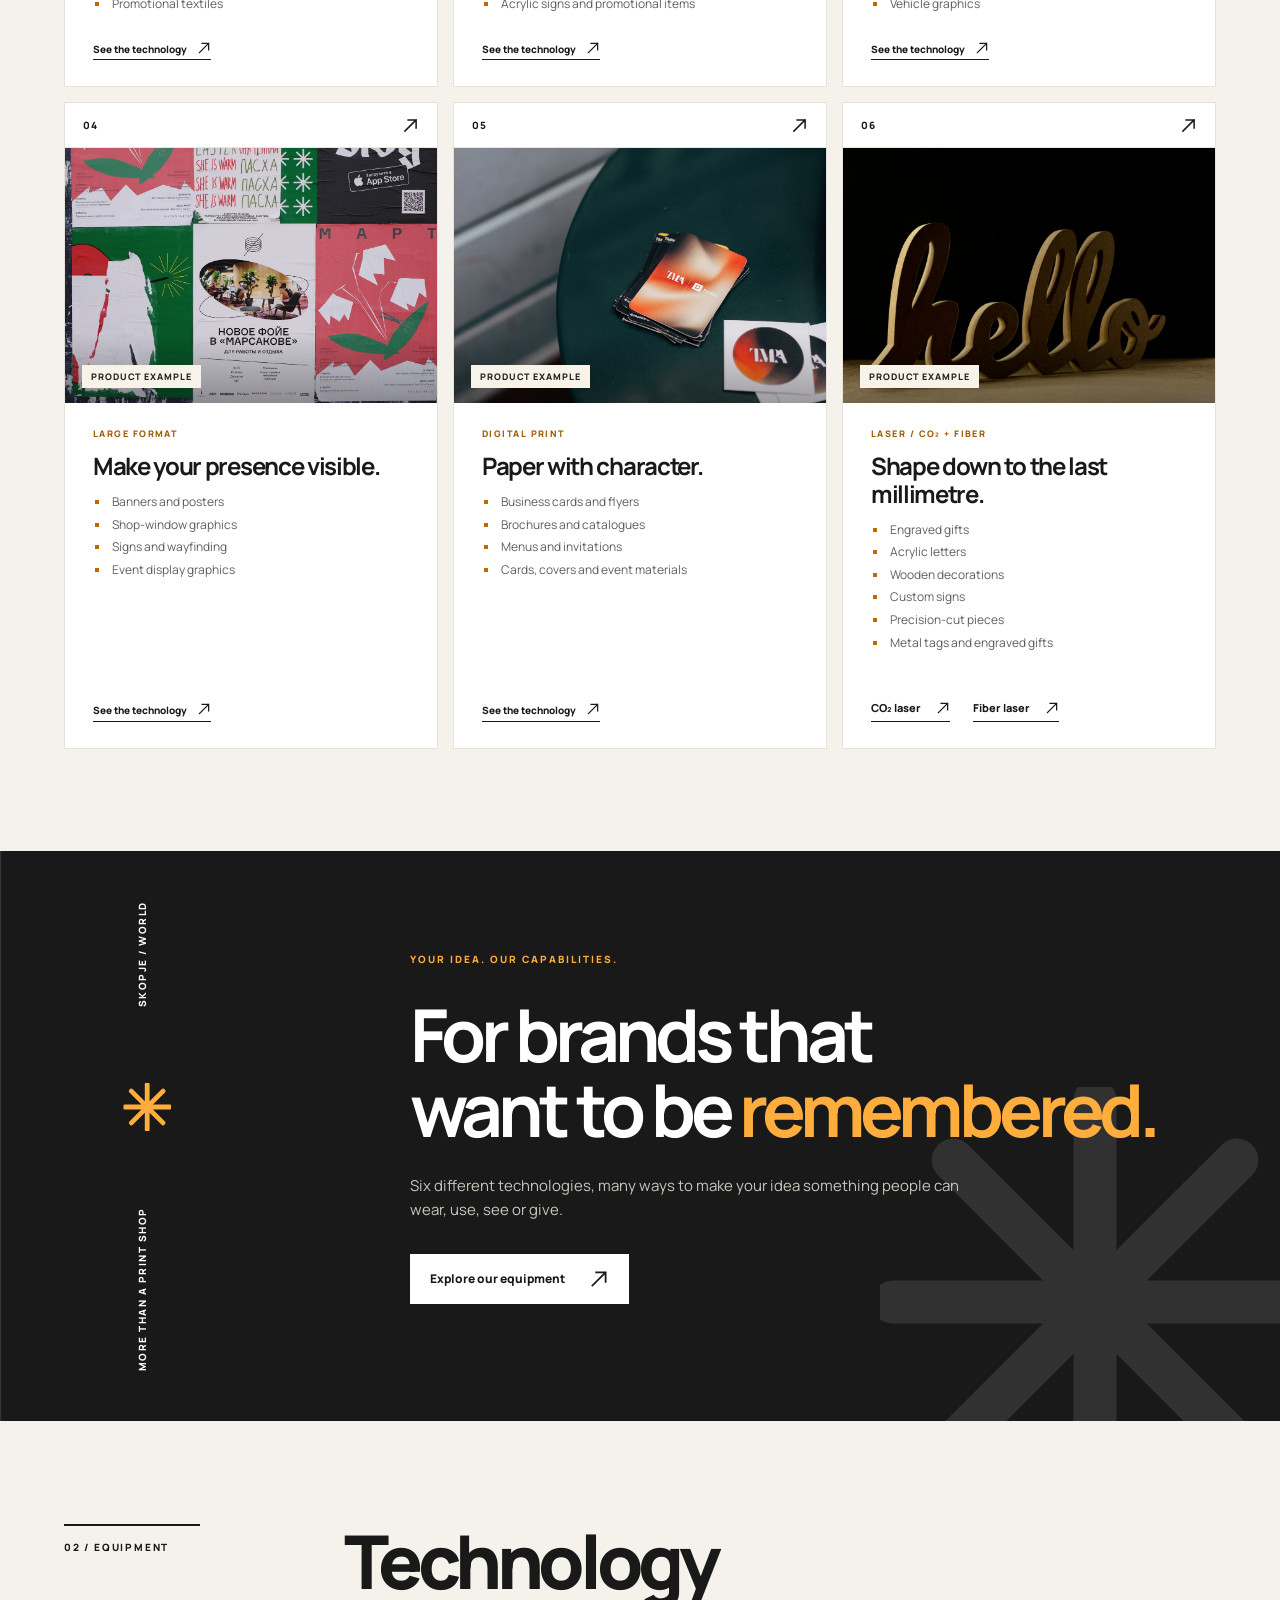
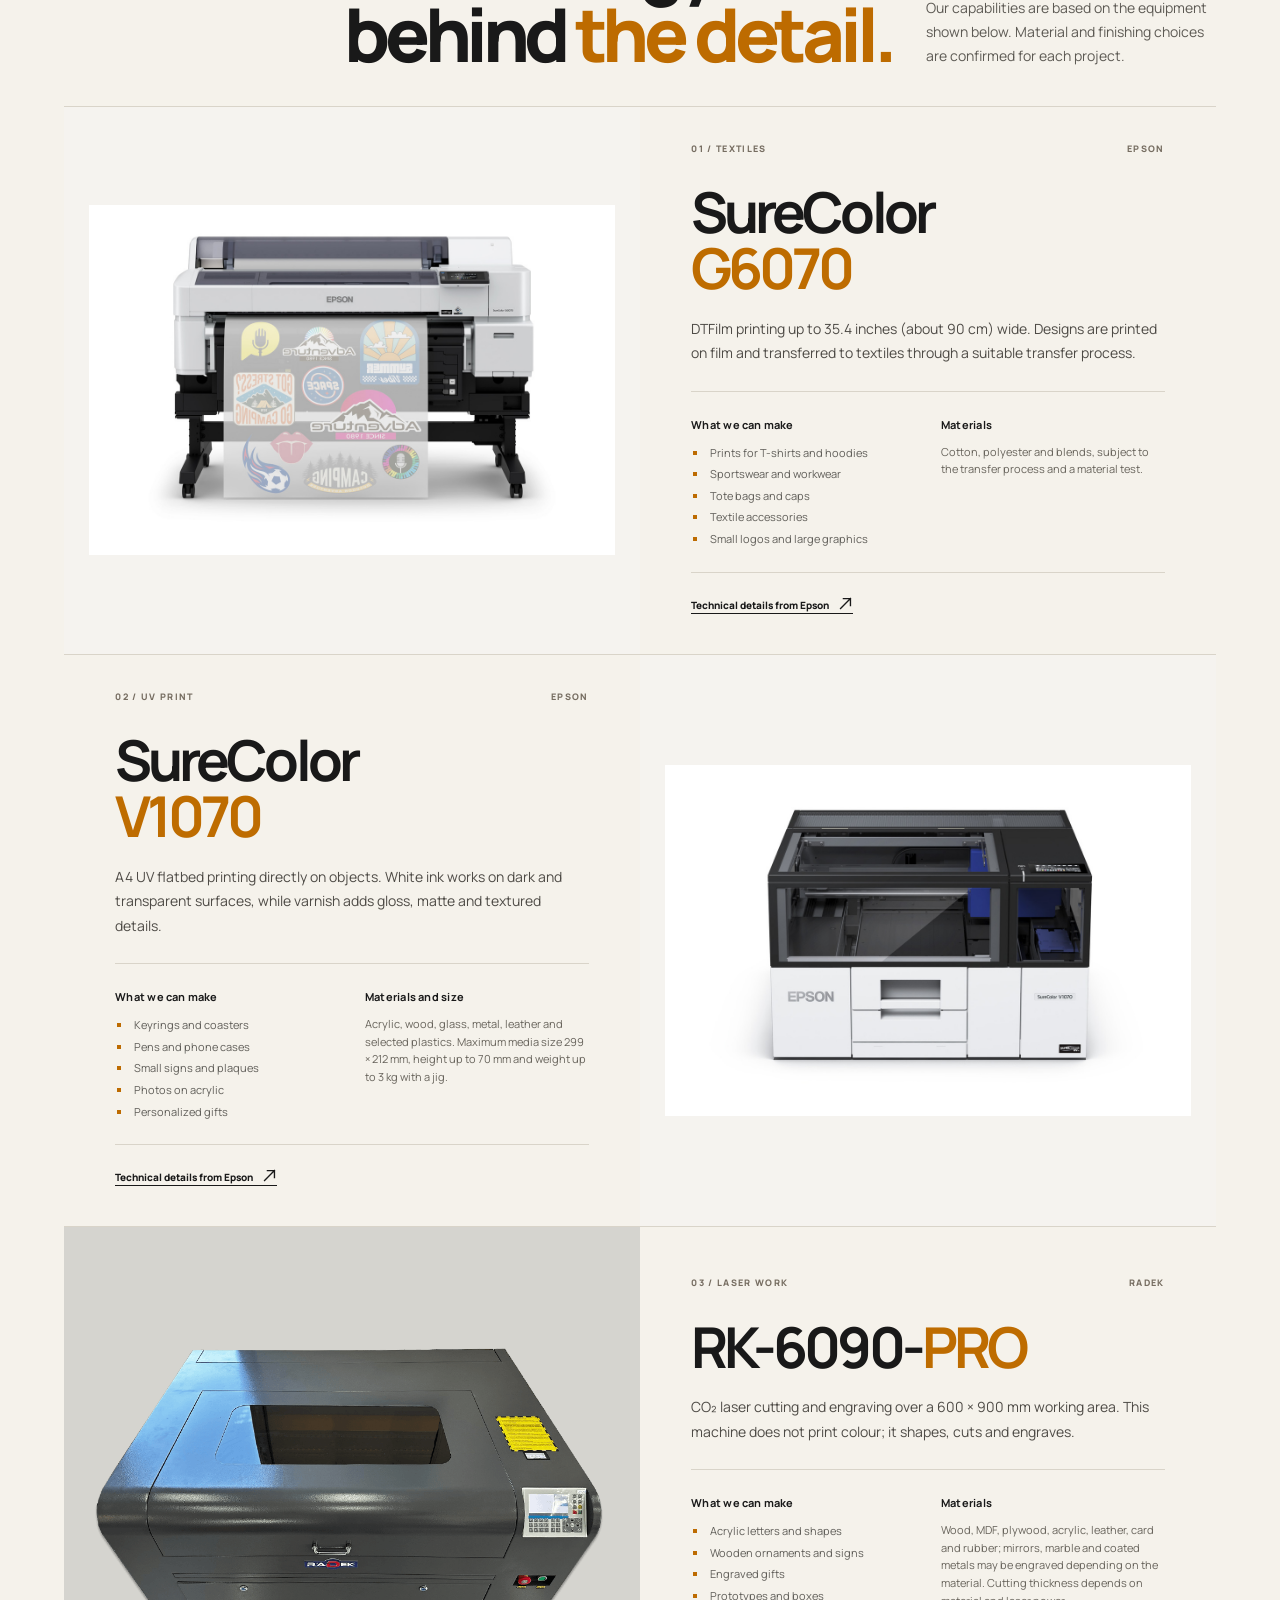
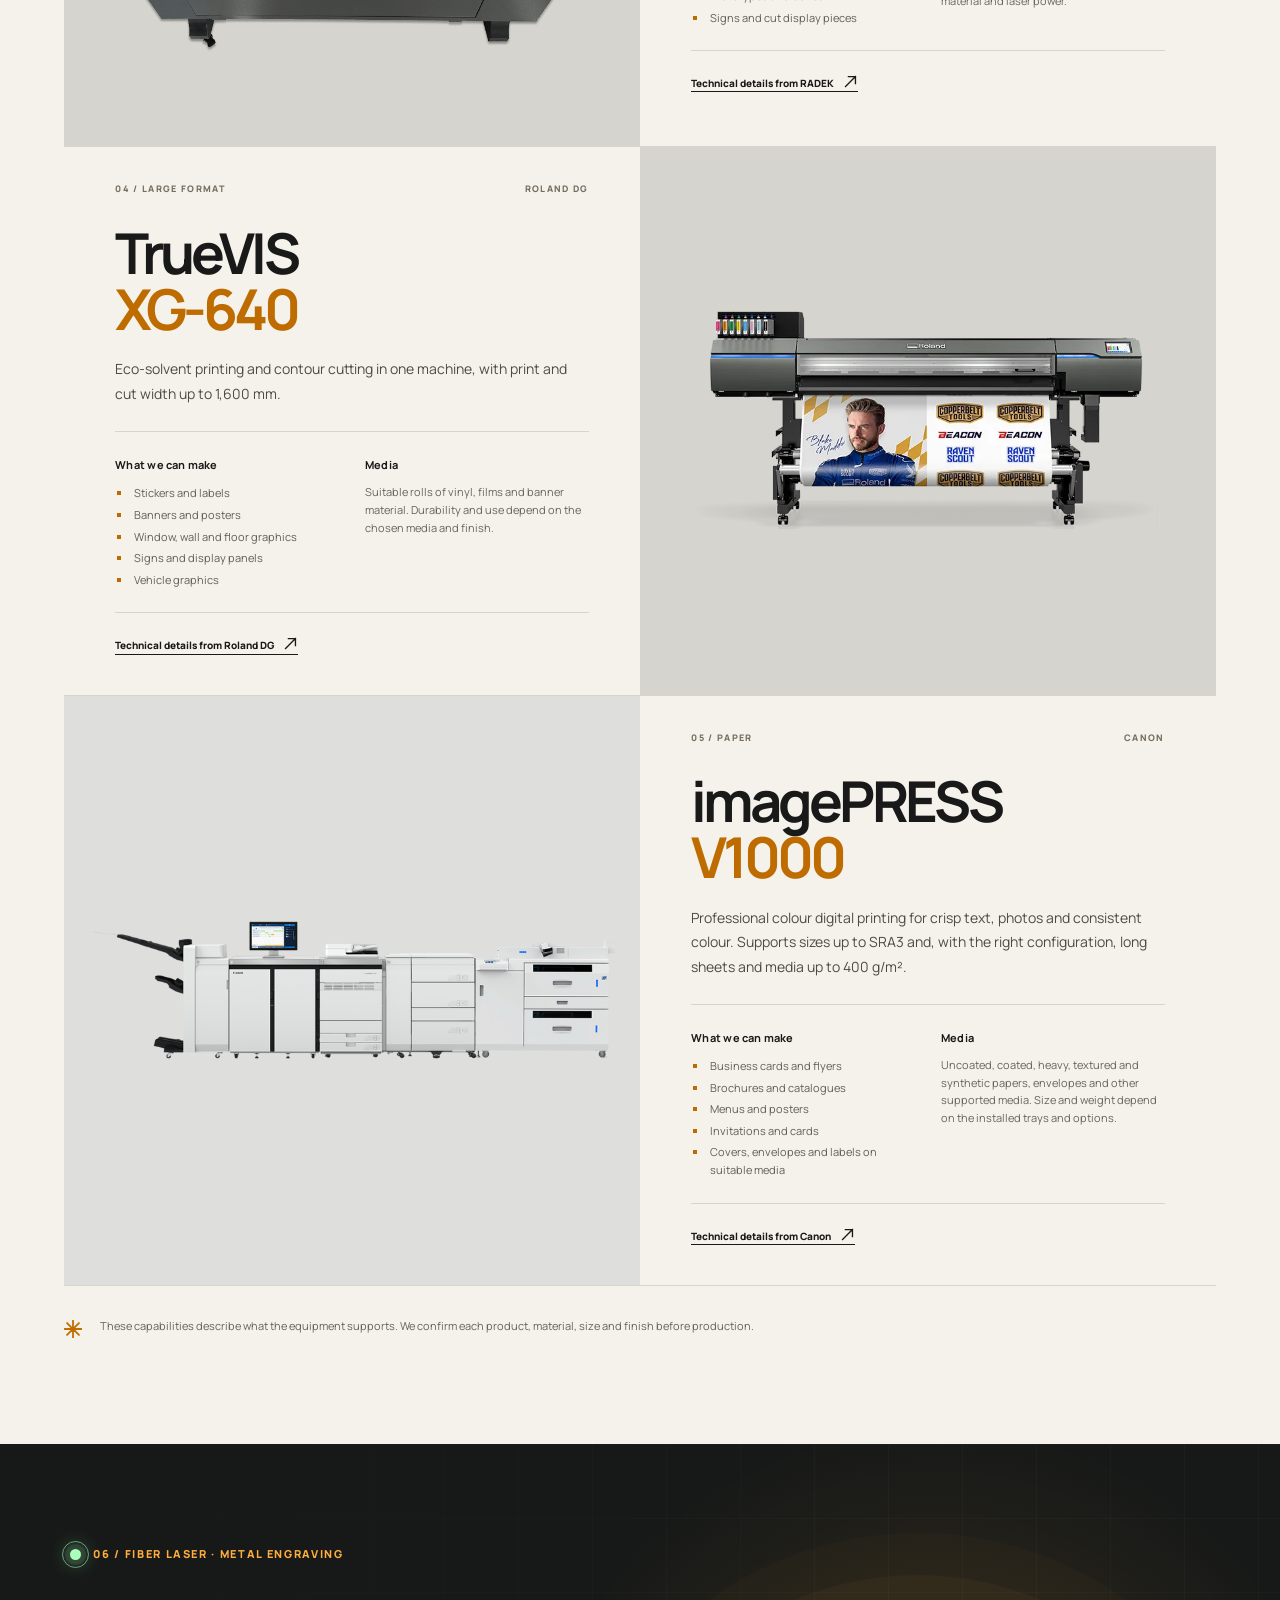
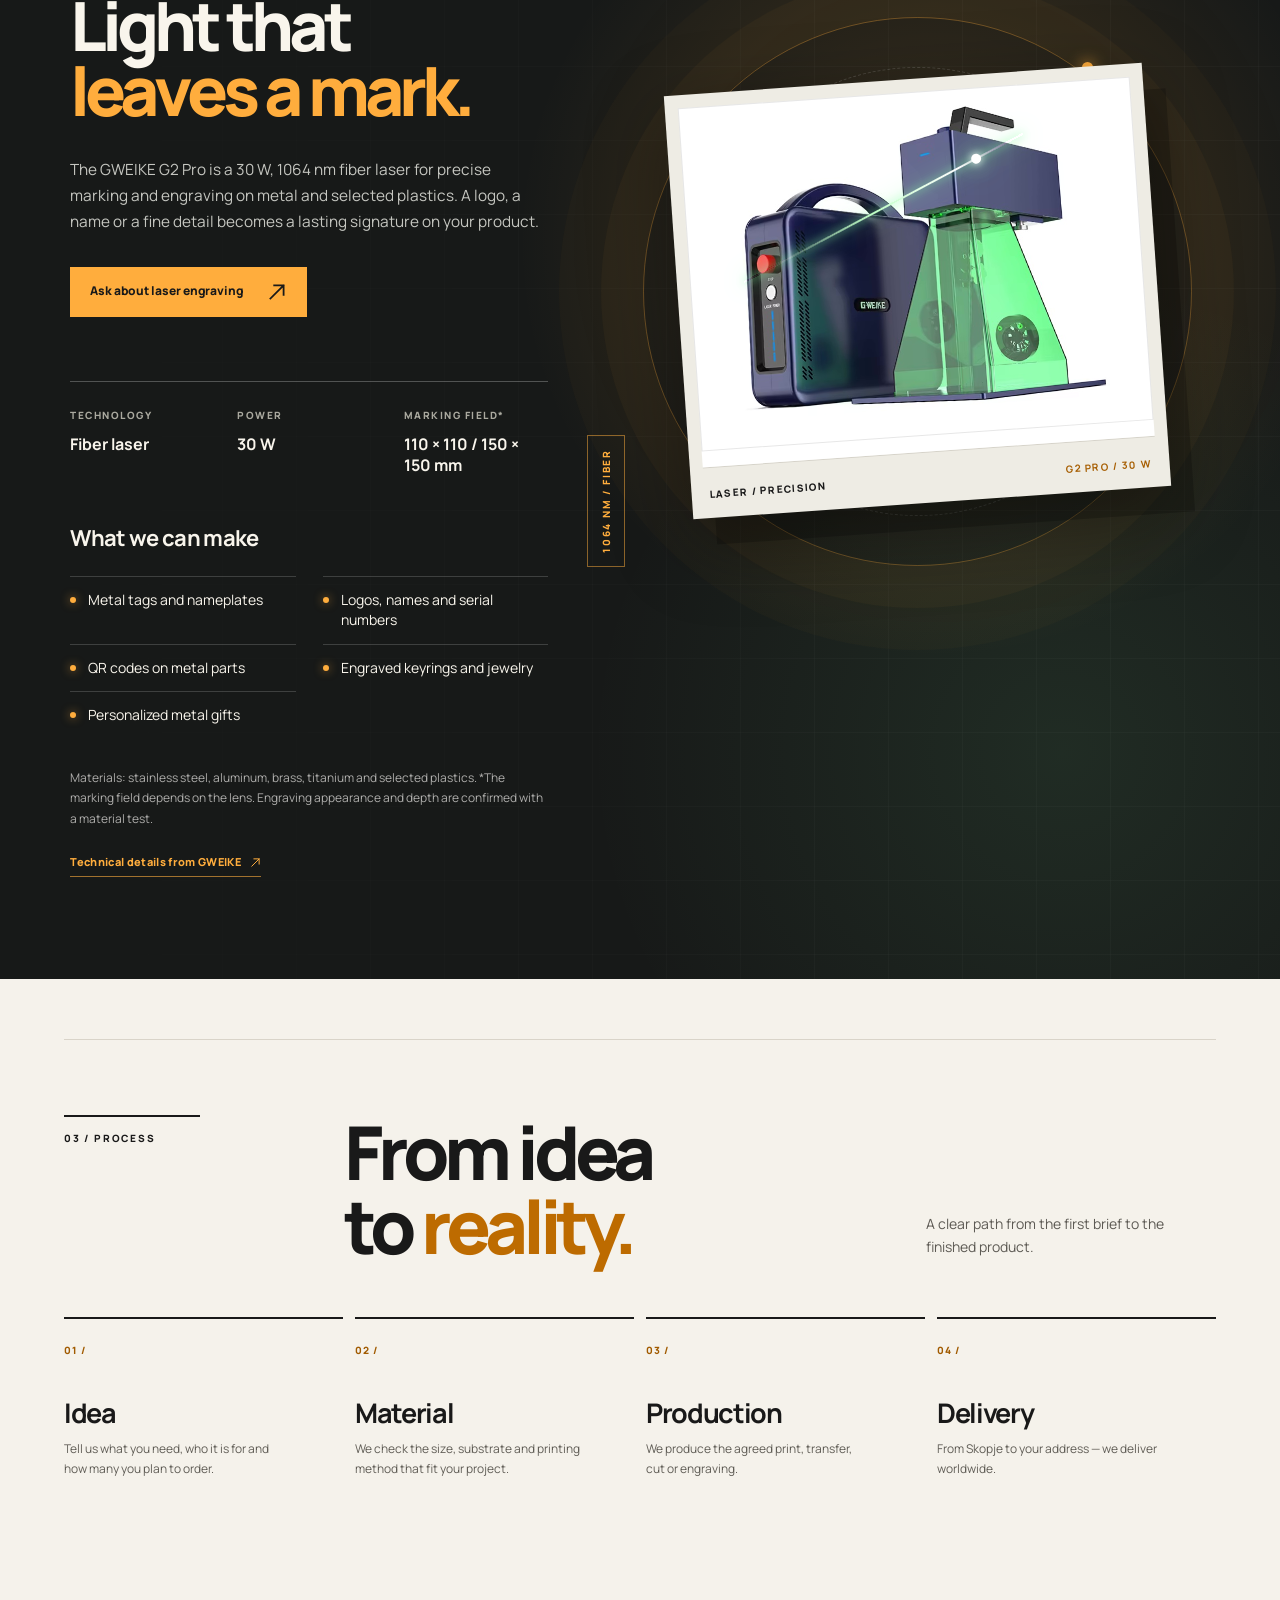
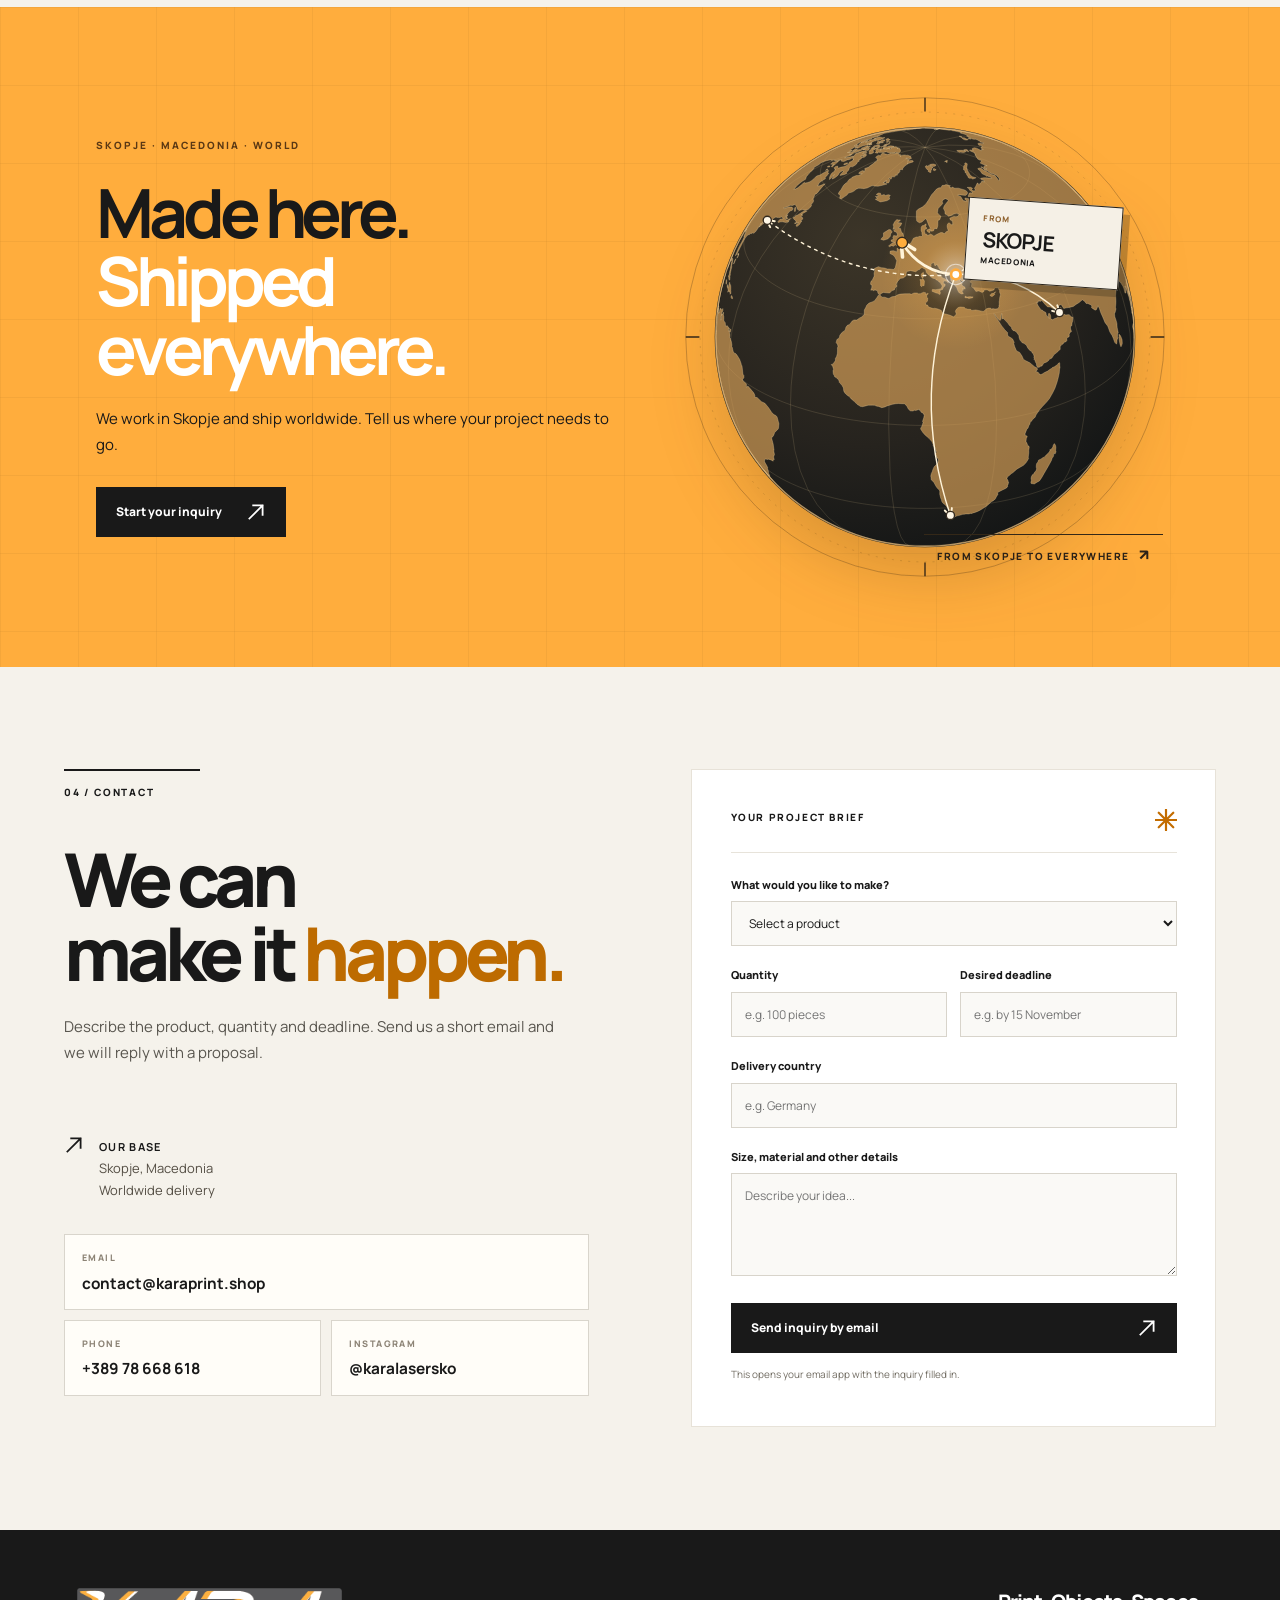
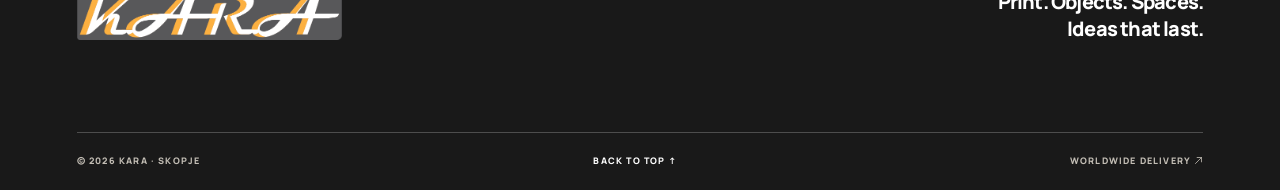
==== commit 99792feb: "Correct KARA branding on English page" ====
--- a/en/index.html
+++ b/en/index.html
@@ -5,13 +5,25 @@
 <meta charset="utf-8"/>
 <meta content="width=device-width, initial-scale=1" name="viewport"/>
 <meta content="#191919" name="theme-color"/>
-<meta content="KARAT is a print shop in Skopje for DTF textile printing, UV customization, display graphics, digital printing and laser work. Worldwide delivery. Fiber laser metal engraving." name="description"/>
+<meta content="KARA is a print shop in Skopje for DTF textile printing, UV customization, display graphics, digital printing and laser work. Worldwide delivery. Fiber laser metal engraving." name="description"/>
 <link href="https://karaprint.shop/en/" rel="canonical"/><link href="https://karaprint.shop/" hreflang="mk" rel="alternate"/><link href="https://karaprint.shop/en/" hreflang="en" rel="alternate"/><link href="https://karaprint.shop/" hreflang="x-default" rel="alternate"/>
 <meta content="https://karaprint.shop/en/" property="og:url"/>
-<meta content="KARAT — ideas take shape" property="og:title"/>
+<meta content="KARA — ideas take shape" property="og:title"/>
 <meta content="Printing, customization and laser work from Skopje, with worldwide delivery. Fiber laser engraving." property="og:description"/>
-<title>KARAT — print shop in Skopje</title>
-<link href="../assets/karat-logo.png" rel="icon" type="image/png"/>
+<meta content="website" property="og:type"/>
+<meta content="KARA" property="og:site_name"/>
+<meta content="en_US" property="og:locale"/>
+<meta content="https://karaprint.shop/assets/kara-social-preview.png" property="og:image"/>
+<meta content="image/png" property="og:image:type"/>
+<meta content="1200" property="og:image:width"/>
+<meta content="630" property="og:image:height"/>
+<meta content="KARA logo" property="og:image:alt"/>
+<meta content="summary_large_image" name="twitter:card"/>
+<meta content="KARA — ideas take shape" name="twitter:title"/>
+<meta content="Printing, customization and laser work from Skopje, with worldwide delivery." name="twitter:description"/>
+<meta content="https://karaprint.shop/assets/kara-social-preview.png" name="twitter:image"/>
+<title>KARA — print shop in Skopje</title>
+<link href="../assets/kara-logo.png" rel="icon" type="image/png"/>
 <link href="https://fonts.googleapis.com" rel="preconnect"/>
 <link crossorigin="" href="https://fonts.gstatic.com" rel="preconnect"/>
 <link href="https://fonts.googleapis.com/css2?family=DM+Sans:wght@400;500;600;700;800&amp;family=Manrope:wght@400;500;600;700;800&amp;display=swap" rel="stylesheet"/>
@@ -22,7 +34,7 @@
 <a class="skip-link" href="#main">Skip to content</a>
 <div class="topline"><span>Printed in Skopje</span><span aria-hidden="true" class="topline-dot"></span><span>Worldwide delivery</span><span aria-hidden="true" class="topline-arrow arrow-mark"></span></div>
 <header class="site-header" id="top">
-<a aria-label="KARAT — home" class="brand" href="#top"><img alt="KARAT" height="133" src="../assets/karat-logo.png" width="670"/></a>
+<a aria-label="KARA — home" class="brand" href="#top"><img alt="KARA" height="133" src="../assets/kara-logo.png" width="670"/></a>
 <nav aria-label="Main navigation" class="primary-nav" id="primary-nav">
 <a href="#moznosti">What we make</a>
 <a href="#oprema">Our equipment</a>
@@ -33,7 +45,7 @@
 <main id="main">
 <section aria-labelledby="hero-title" class="hero">
 <div class="hero-copy">
-<p class="eyebrow"><span class="eyebrow-line"></span> KARAT / PRINT SHOP · SKOPJE</p>
+<p class="eyebrow"><span class="eyebrow-line"></span> KARA / PRINT SHOP · SKOPJE</p>
 <h1 id="hero-title">Ideas<br/>take <em>shape.</em></h1>
 <p class="hero-lead">From one personalized piece to a full branded run. We print on textiles, objects, display materials and paper, and use a laser to cut and engrave.</p>
 <div class="hero-actions"><a class="button button-dark" href="#moznosti">Explore possibilities <span aria-hidden="true" class="arrow-mark"></span></a><a class="text-link" href="#kontakt">Start your inquiry <span aria-hidden="true" class="arrow-mark"></span></a></div>
@@ -48,7 +60,7 @@
 </section>
 <div aria-hidden="true" class="ticker"><div class="ticker-track"><div class="ticker-group"><span class="ticker-item">DTF PRINT<span aria-hidden="true" class="asterisk"></span></span><span class="ticker-item">UV CUSTOMIZATION<span aria-hidden="true" class="asterisk"></span></span><span class="ticker-item">DIGITAL PRINT<span aria-hidden="true" class="asterisk"></span></span><span class="ticker-item">LASER WORK<span aria-hidden="true" class="asterisk"></span></span><span class="ticker-item">FIBER LASER<span aria-hidden="true" class="asterisk"></span></span><span class="ticker-item">WIDE FORMAT<span aria-hidden="true" class="asterisk"></span></span></div></div></div>
 <section aria-labelledby="poss-title" class="intro section-shell" id="moznosti">
-<div class="section-heading"><p class="section-kicker"><span>01 / POSSIBILITIES</span></p><h2 id="poss-title">What we can<br/><i>create.</i></h2><p>Choose a product. We will match the printing method to its material, size and quantity.<span class="photo-note">Product photos are illustrative and do not show work made by KARAT.</span></p></div>
+<div class="section-heading"><p class="section-kicker"><span>01 / POSSIBILITIES</span></p><h2 id="poss-title">What we can<br/><i>create.</i></h2><p>Choose a product. We will match the printing method to its material, size and quantity.<span class="photo-note">Product photos are illustrative and do not show work made by KARA.</span></p></div>
 <div class="service-grid">
 <article class="service-card service-card-feature"><div class="service-top"><span>01</span><span aria-hidden="true" class="service-icon arrow-mark"></span></div><div class="service-visual product-photo"><img alt="Printed black hoodie as an example of personalized textiles" loading="lazy" src="../assets/product-textile.jpg" style="object-position:50% 23%"/><span class="product-photo-label">PRODUCT EXAMPLE</span></div><div class="service-body"><p class="service-tag">DTF / TEXTILES</p><h3>Clothing that speaks for you.</h3><ul class="product-list"><li>T-shirts and hoodies</li><li>Workwear and sportswear</li><li>Tote bags and caps</li><li>Promotional textiles</li></ul><a href="#machine-g6070">See the technology <span aria-hidden="true" class="arrow-mark"></span></a></div></article>
 <article class="service-card"><div class="service-top"><span>02</span><span aria-hidden="true" class="service-icon arrow-mark"></span></div><div class="service-visual product-photo"><img alt="Floral phone case as an example of UV customization" loading="lazy" src="../assets/product-uv.jpg" style="object-position:50% 63%"/><span class="product-photo-label">PRODUCT EXAMPLE</span></div><div class="service-body"><p class="service-tag">UV / OBJECTS</p><h3>Small objects. Big impact.</h3><ul class="product-list"><li>Keyrings and pens</li><li>Phone cases</li><li>Coasters and plaques</li><li>Acrylic signs and promotional items</li></ul><a href="#machine-v1070">See the technology <span aria-hidden="true" class="arrow-mark"></span></a></div></article>
@@ -94,6 +106,6 @@
 <section aria-labelledby="world-title" class="worldwide" id="worldwide"><div class="world-copy"><p class="eyebrow">SKOPJE · MACEDONIA · WORLD</p><h2 id="world-title">Made here.<br/><em>Shipped everywhere.</em></h2><p>We work in Skopje and ship worldwide. Tell us where your project needs to go.</p><a class="button button-orange" href="#kontakt">Start your inquiry <span aria-hidden="true" class="arrow-mark"></span></a></div><div class="world-visual"><img class="world-globe" src="../assets/worldwide-globe.svg" alt="Globe with Skopje as the origin and routes to England, the United States, the UAE, India and South Africa" loading="lazy" width="760" height="760"/><div class="world-map-tag world-map-origin"><span>FROM</span><strong>SKOPJE</strong><small>MACEDONIA</small></div><p class="world-route-note">FROM SKOPJE TO EVERYWHERE <span aria-hidden="true">↗</span></p></div></section>
 <section aria-labelledby="contact-title" class="contact section-shell" id="kontakt"><div class="contact-copy"><p class="section-kicker"><span>04 / CONTACT</span></p><h2 id="contact-title">We can<br/>make it <i>happen.</i></h2><p>Describe the product, quantity and deadline. Send us a short email and we will reply with a proposal.</p><div class="contact-location"><span aria-hidden="true" class="location-icon arrow-mark"></span><span><strong>Our base</strong><br/>Skopje, Macedonia<br/>Worldwide delivery</span></div><div class="contact-channels"><a href="mailto:contact@karaprint.shop"><span>EMAIL</span><strong>contact@karaprint.shop</strong></a><a href="tel:+38978668618"><span>PHONE</span><strong>+389 78 668 618</strong></a><a href="https://www.instagram.com/karalasersko/" target="_blank" rel="noopener noreferrer"><span>INSTAGRAM</span><strong>@karalasersko</strong></a></div></div><form class="brief-form" id="brief-form"><div class="form-heading"><span>YOUR PROJECT BRIEF</span><span><span aria-hidden="true" class="asterisk"></span></span></div><label for="project-type">What would you like to make?</label><select id="project-type" name="project-type" required=""><option value="">Select a product</option><option>Textile printing / DTF</option><option>UV customization of objects</option><option>Stickers or labels</option><option>Banner / poster / display graphic</option><option>Digital printing on paper</option><option>Laser cutting or engraving</option><option>Fiber laser engraving on metal</option><option>Other</option></select><div class="form-row"><div><label for="quantity">Quantity</label><input id="quantity" name="quantity" placeholder="e.g. 100 pieces" type="text"/></div><div><label for="deadline">Desired deadline</label><input id="deadline" name="deadline" placeholder="e.g. by 15 November" type="text"/></div></div><label for="destination">Delivery country</label><input id="destination" name="destination" placeholder="e.g. Germany" type="text"/><label for="details">Size, material and other details</label><textarea id="details" name="details" placeholder="Describe your idea..." rows="4"></textarea><button class="button button-dark form-submit" type="submit">Send inquiry by email <span aria-hidden="true" class="arrow-mark"></span></button><p class="form-note">This opens your email app with the inquiry filled in.</p><p aria-live="polite" class="form-feedback" id="form-feedback" role="status"></p></form></section>
 </main>
-<footer class="site-footer"><div class="footer-top"><a aria-label="KARAT — back to top" class="footer-logo" href="#top"><img alt="KARAT" height="133" src="../assets/karat-logo.png" width="670"/></a><p>Print. Objects. Spaces.<br/>Ideas that last.</p></div><div class="footer-bottom"><span>© <span id="year">2026</span> KARAT · Skopje</span><a href="#top">Back to top ↑</a><span>Worldwide delivery <span aria-hidden="true" class="arrow-mark"></span></span></div></footer>
+<footer class="site-footer"><div class="footer-top"><a aria-label="KARA — back to top" class="footer-logo" href="#top"><img alt="KARA" height="133" src="../assets/kara-logo.png" width="670"/></a><p>Print. Objects. Spaces.<br/>Ideas that last.</p></div><div class="footer-bottom"><span>© <span id="year">2026</span> KARA · Skopje</span><a href="#top">Back to top ↑</a><span>Worldwide delivery <span aria-hidden="true" class="arrow-mark"></span></span></div></footer>
 </body>
 </html>
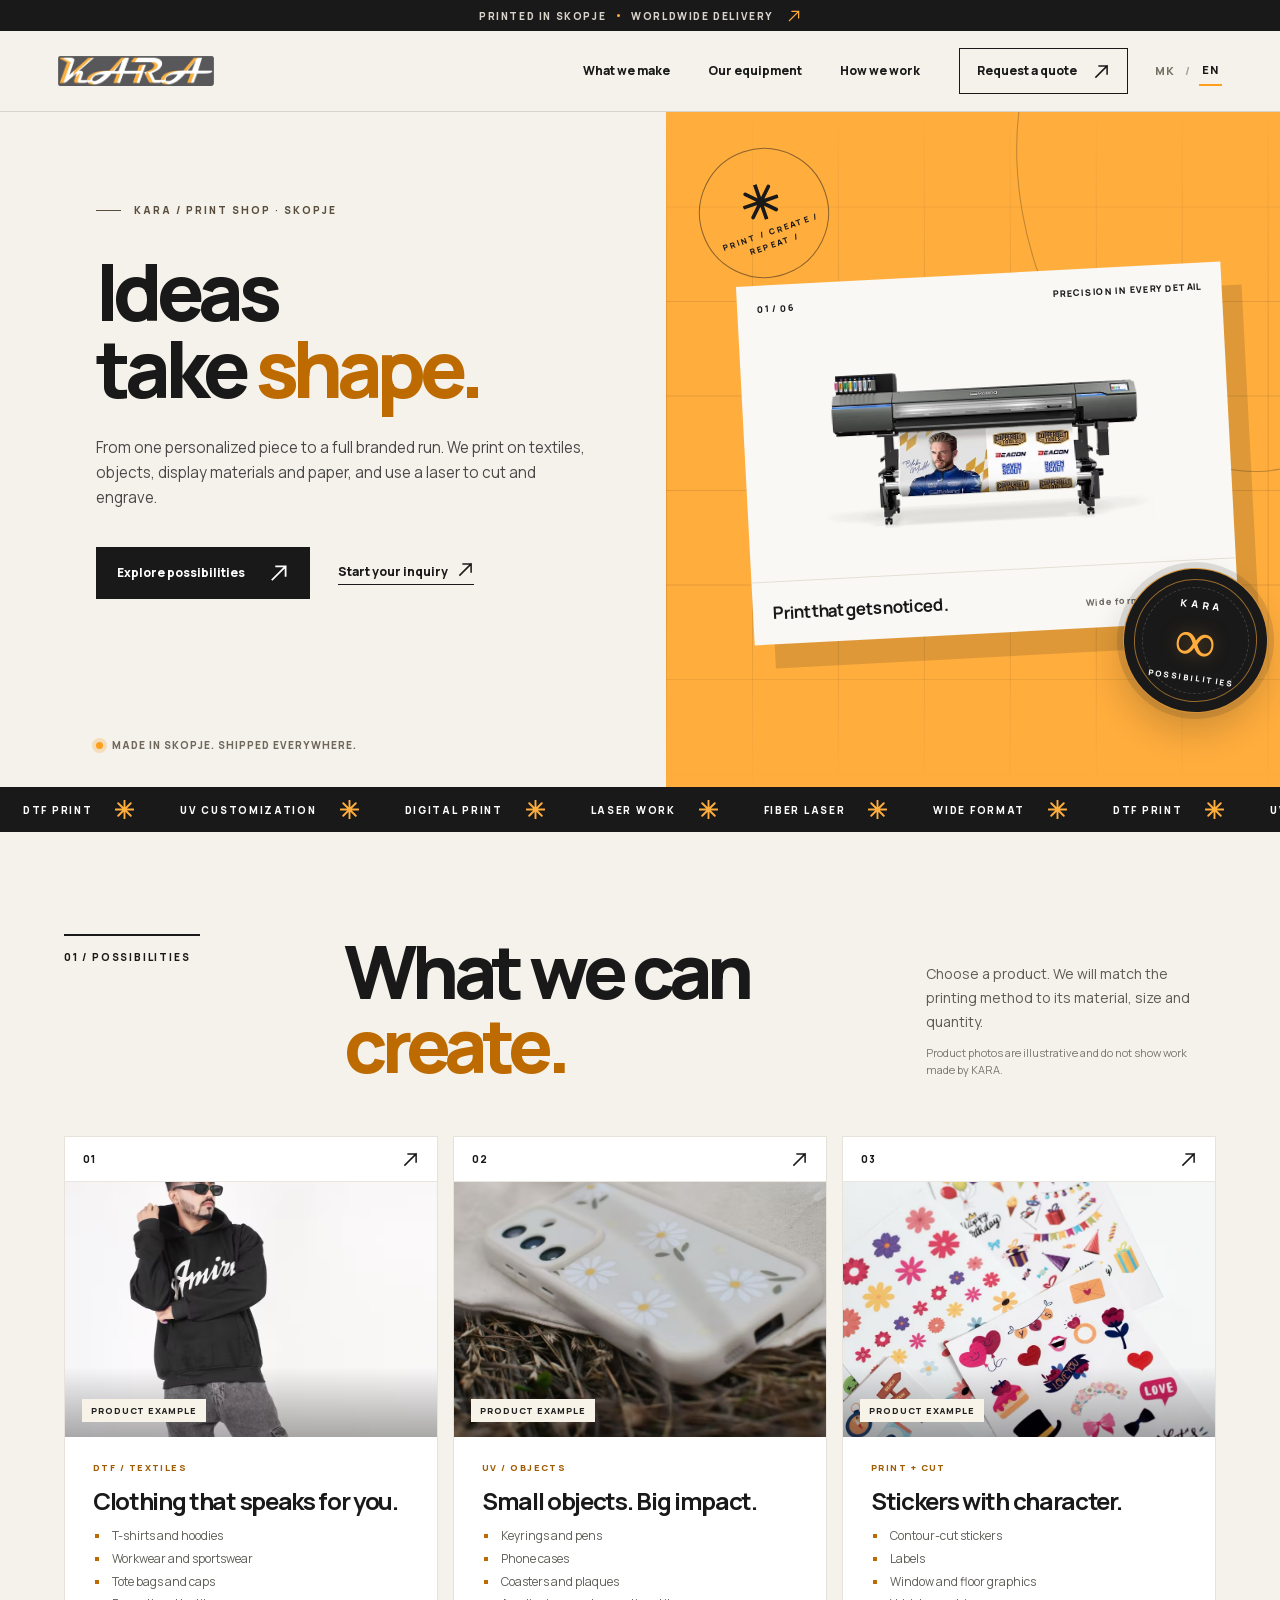
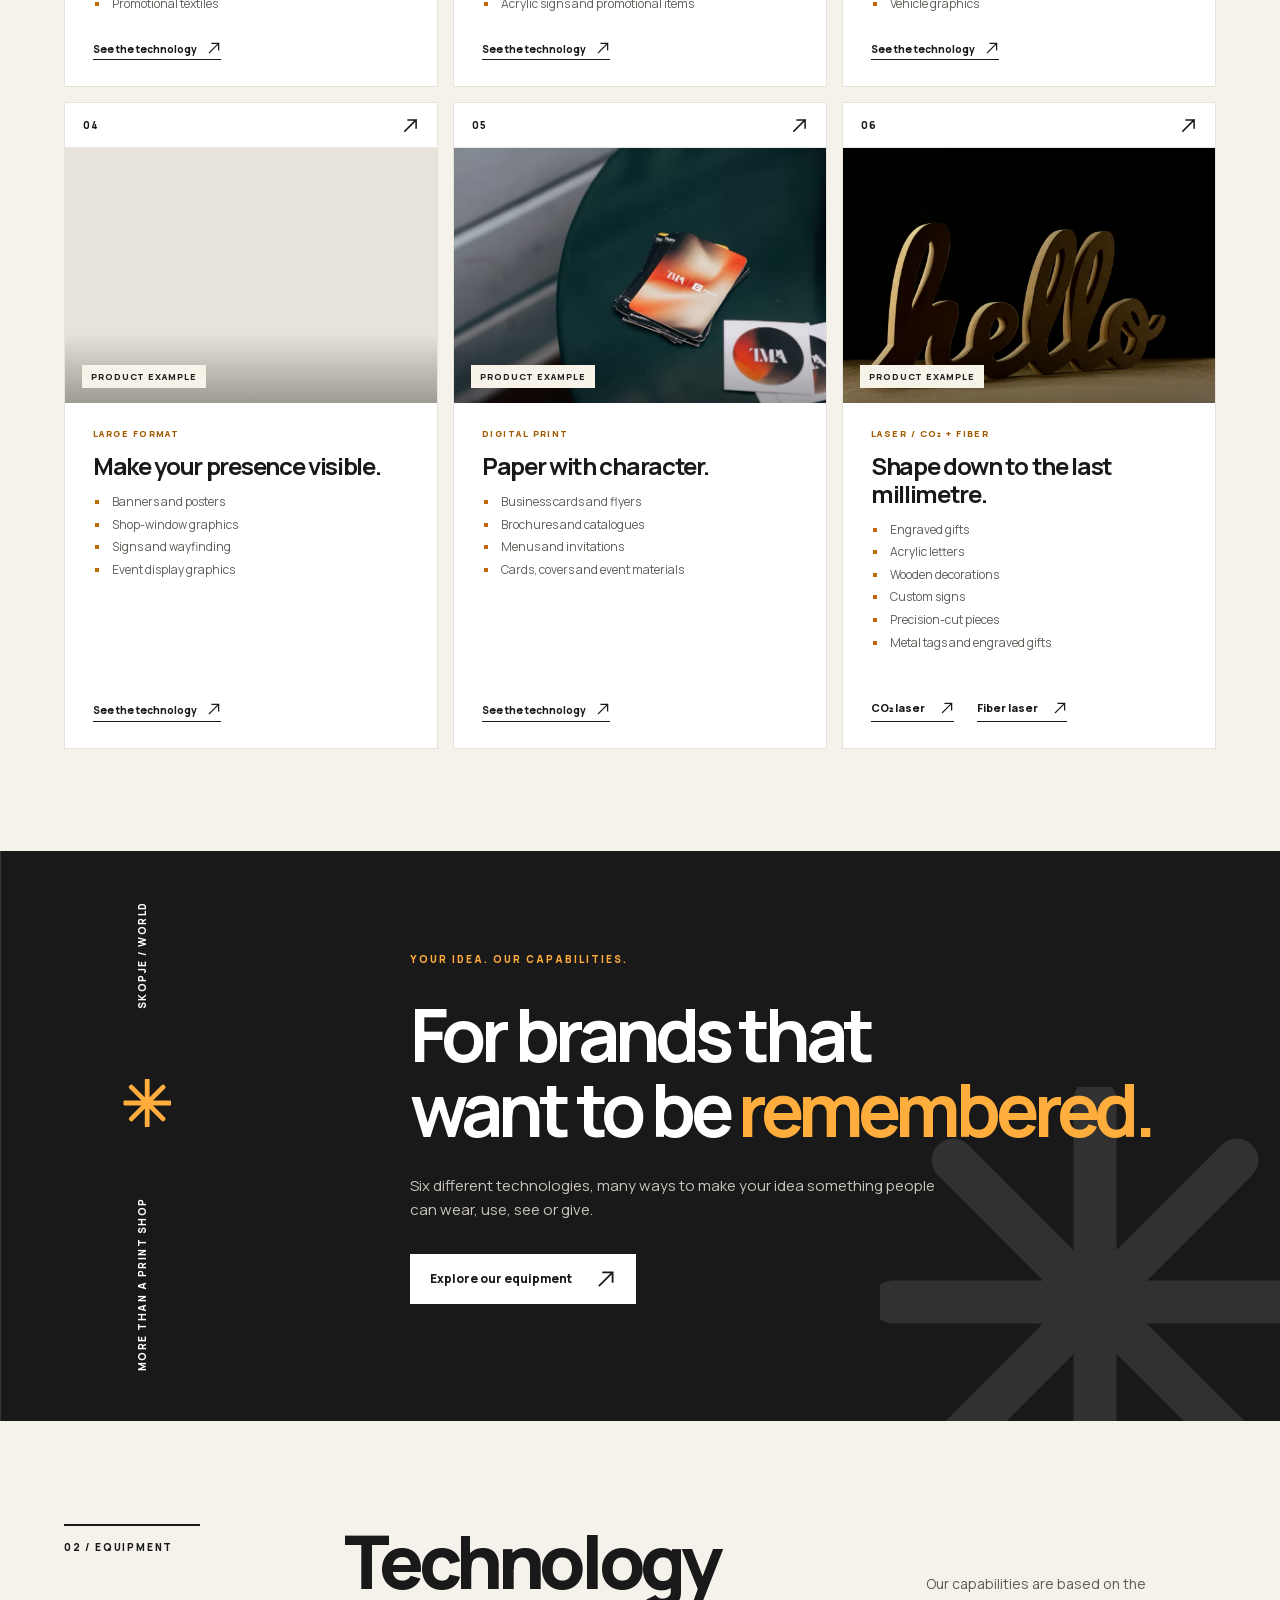
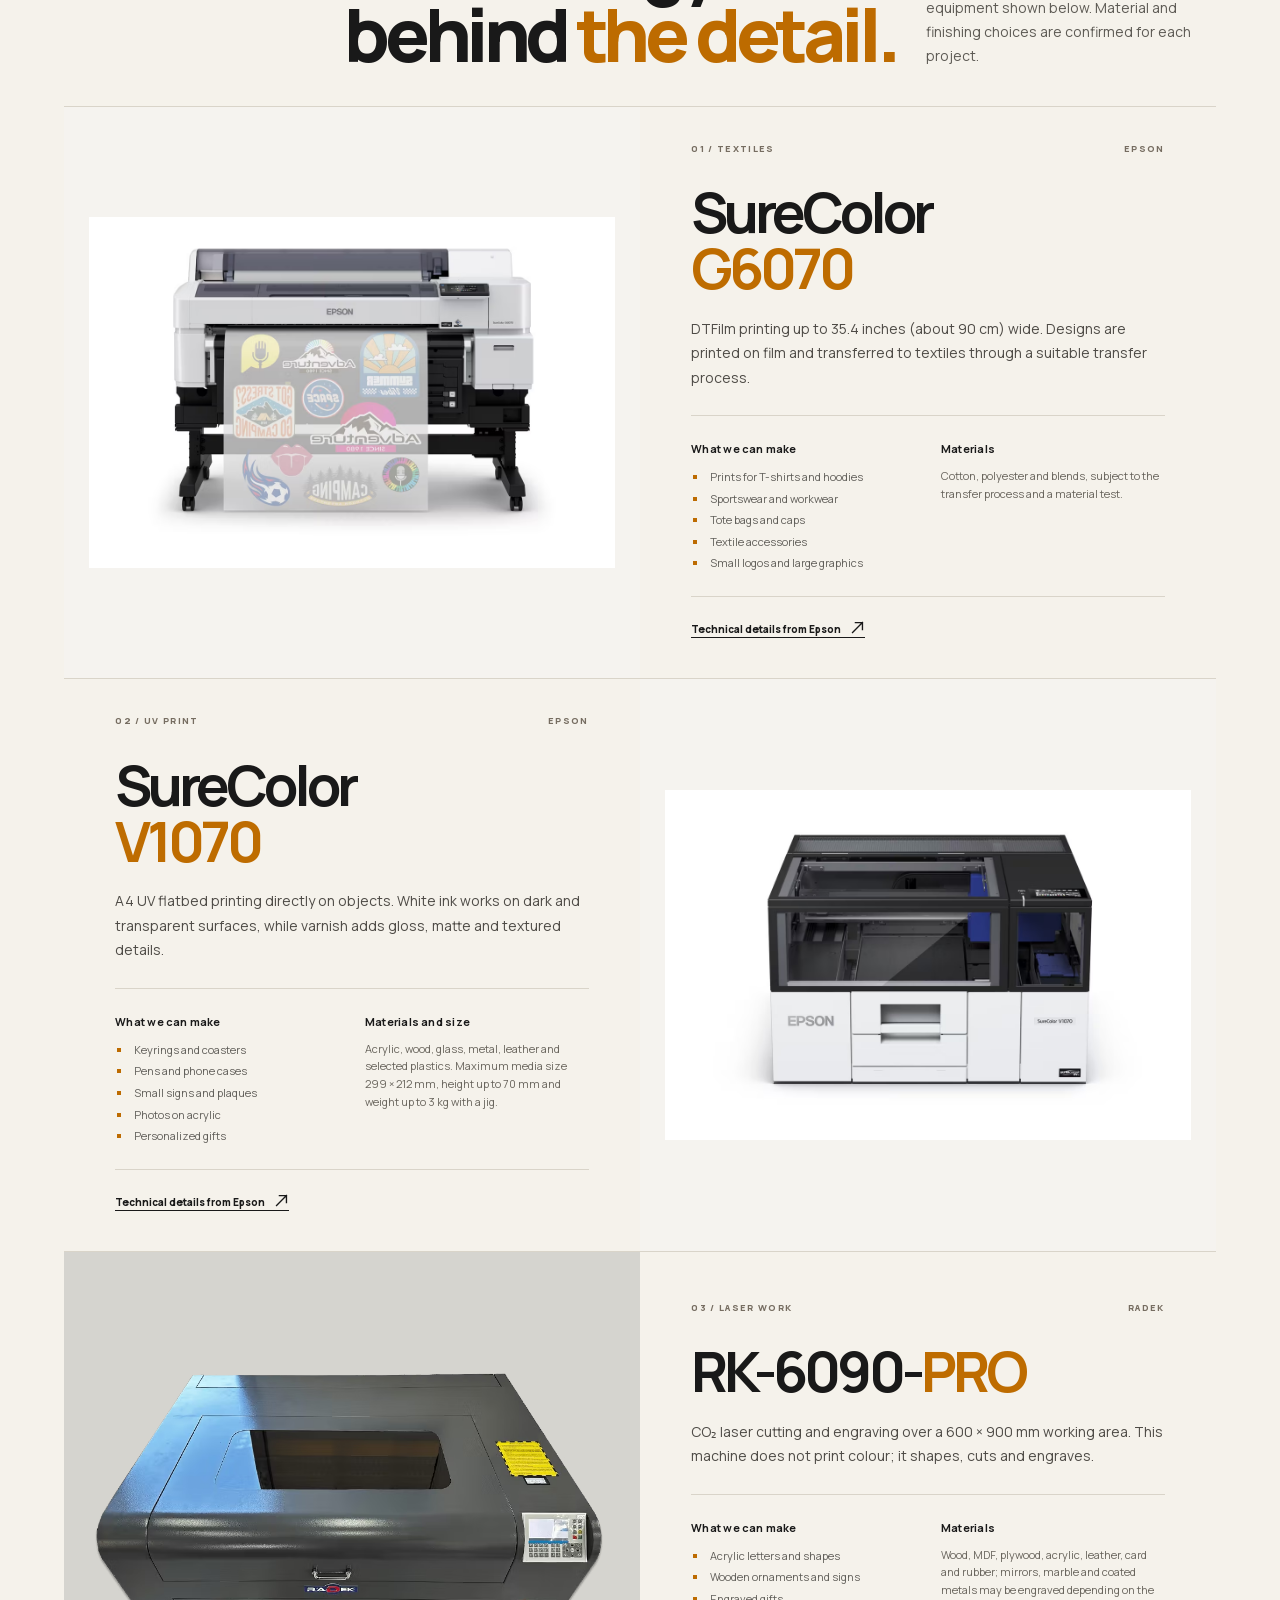
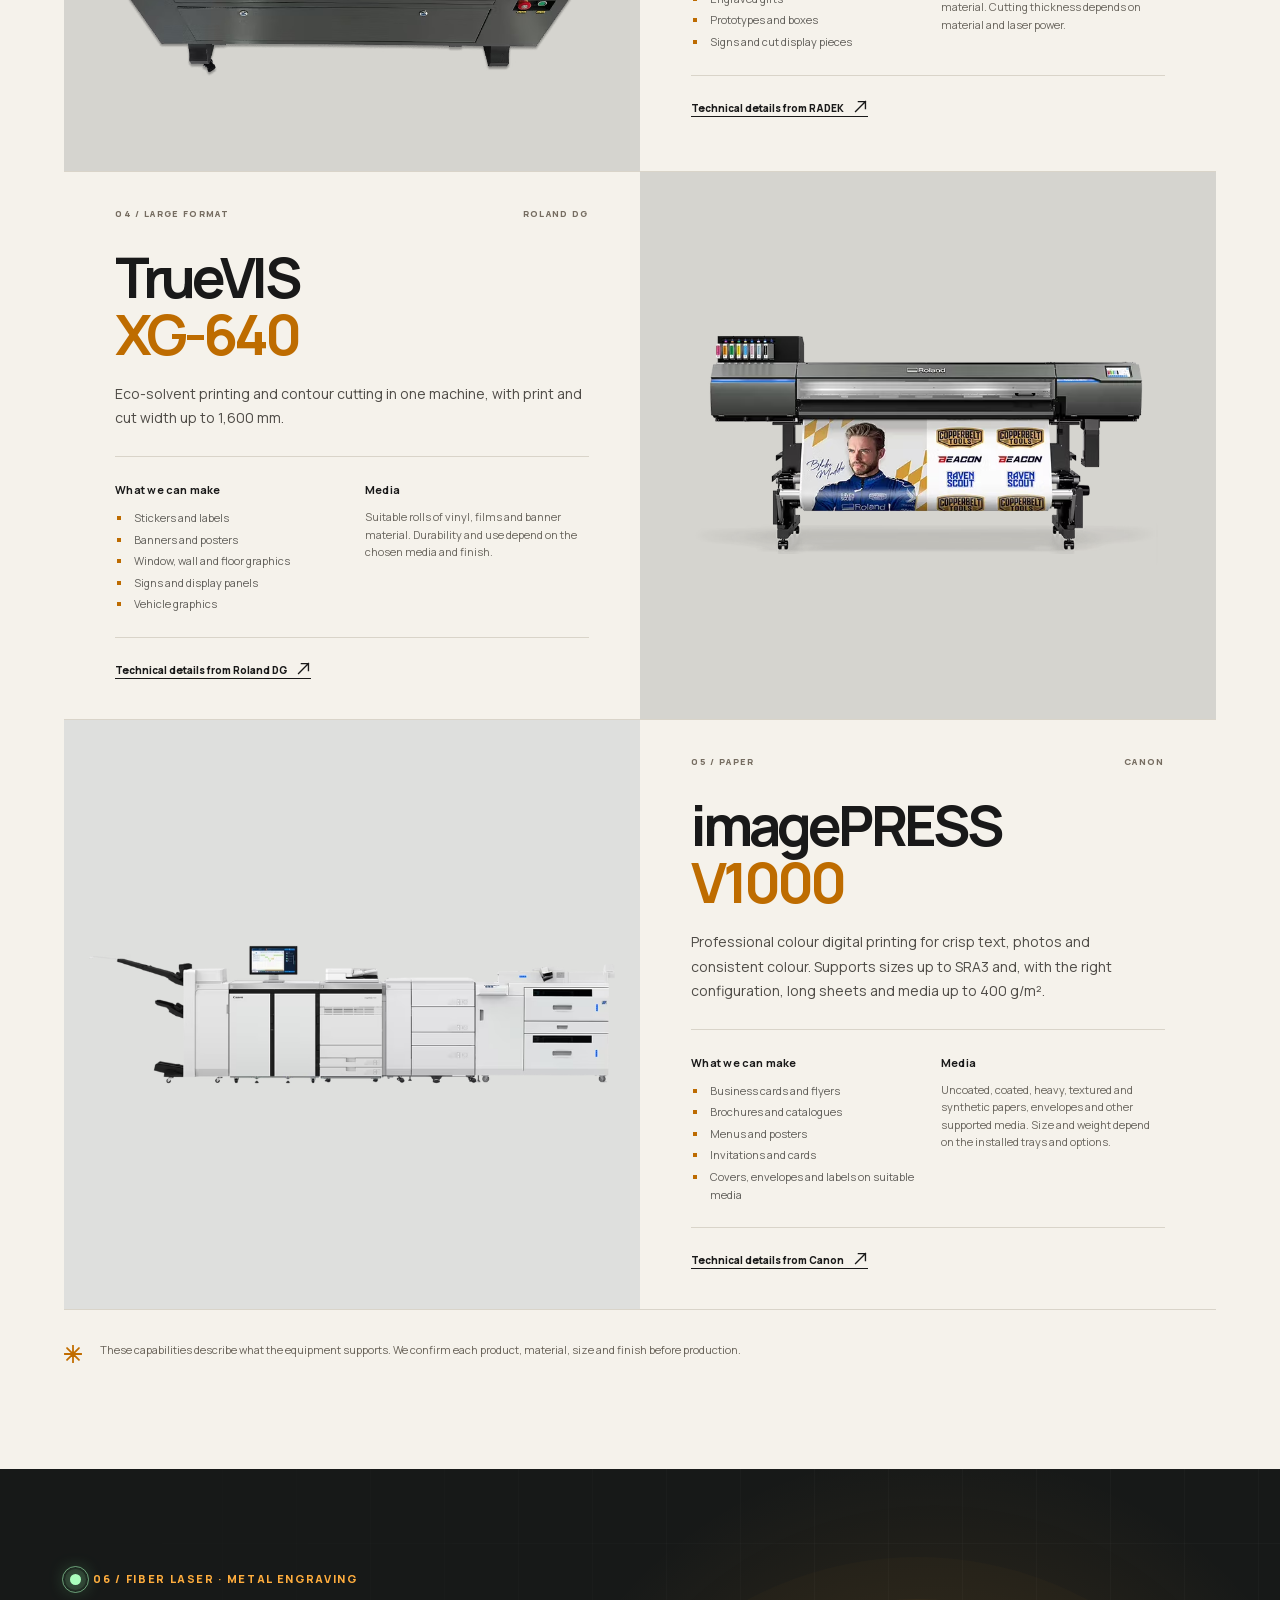
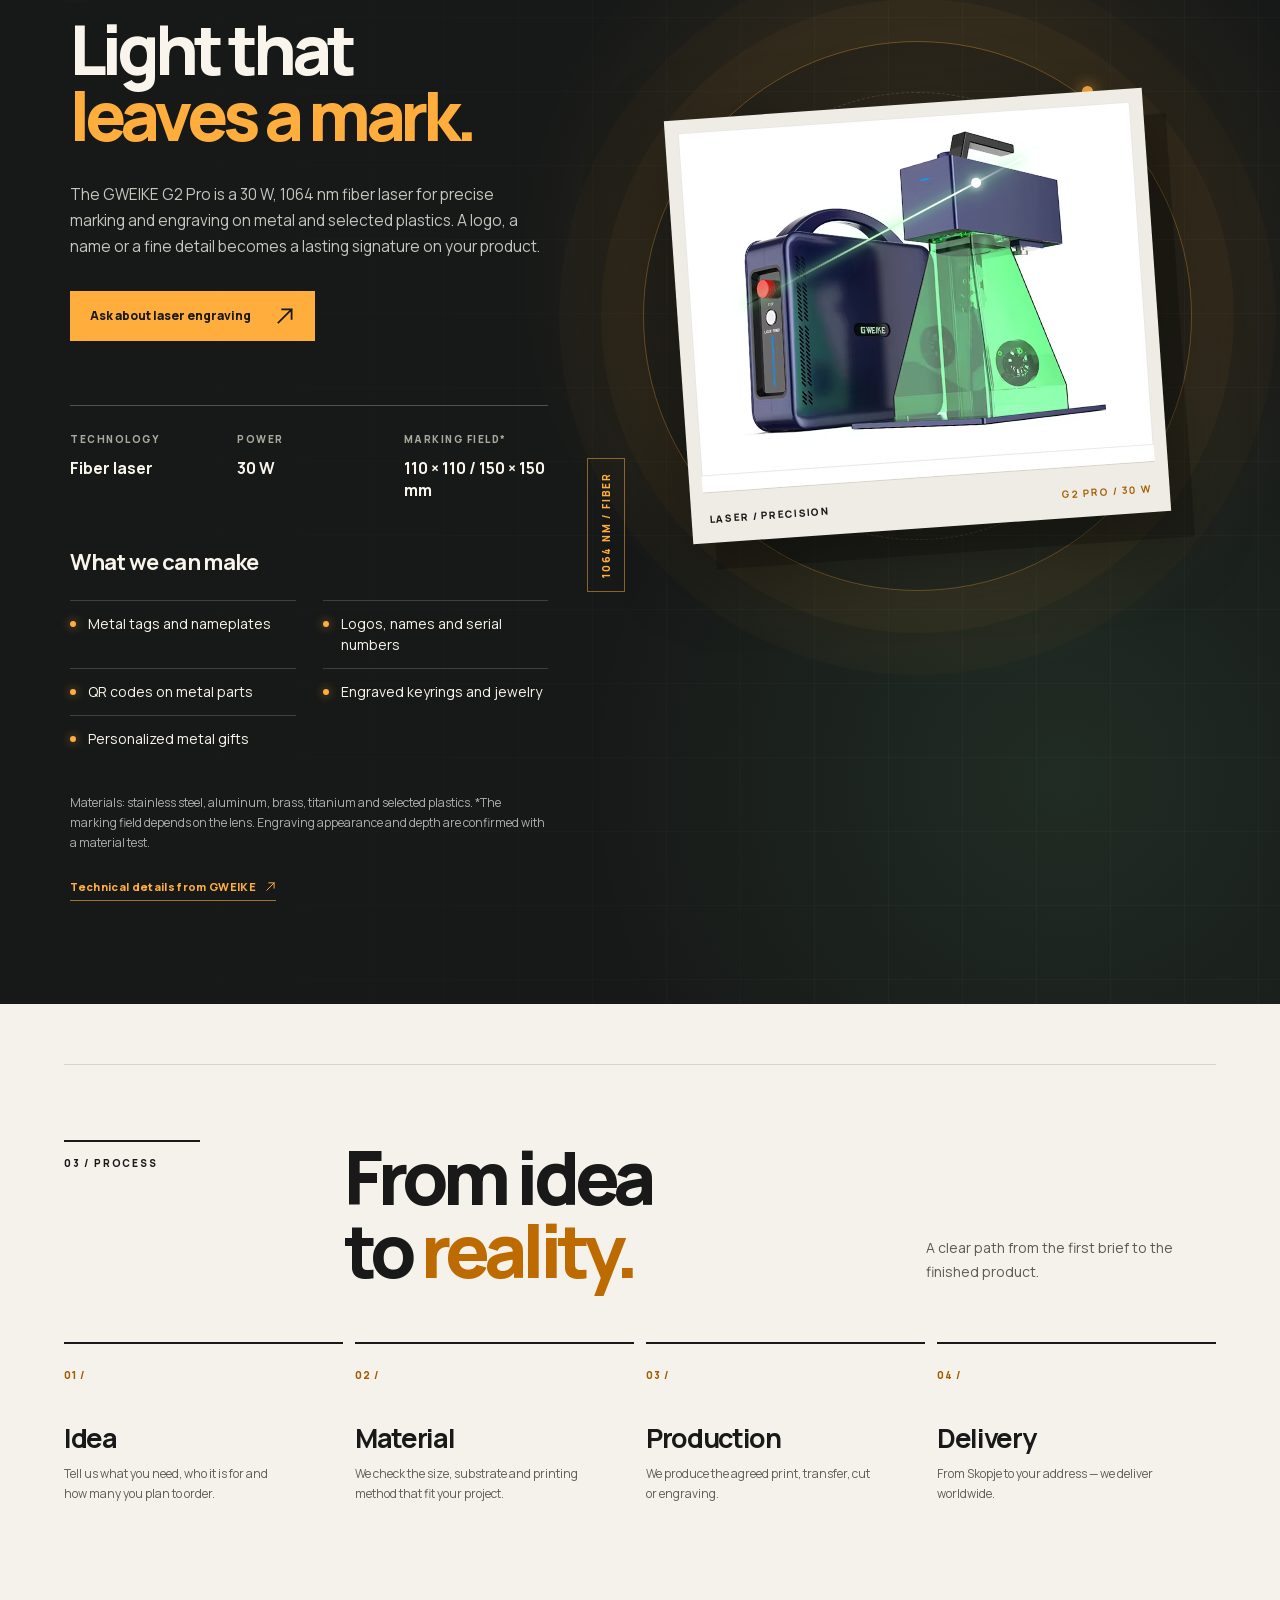
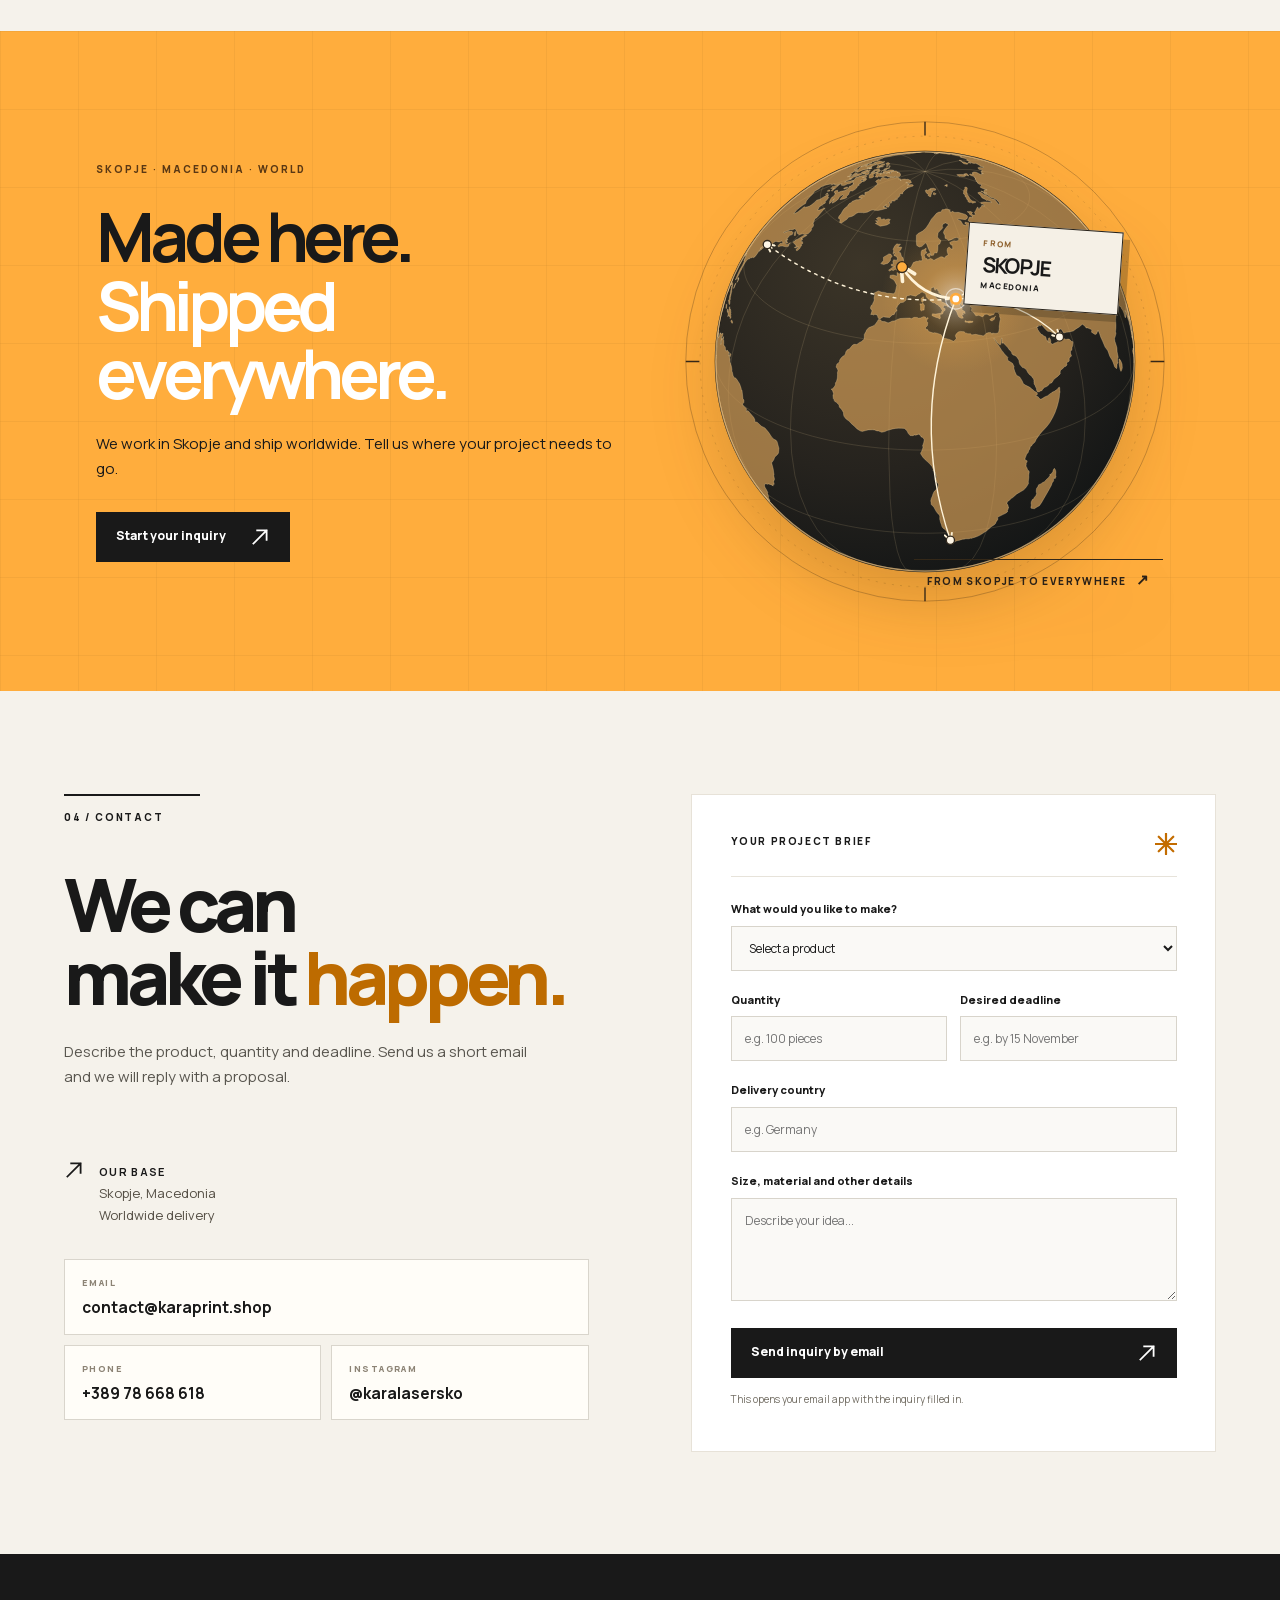
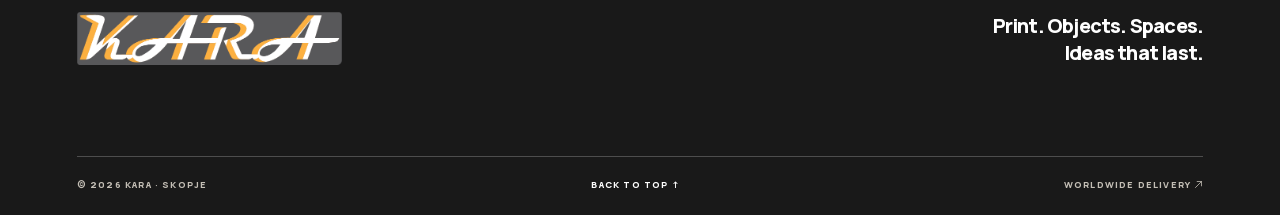
==== commit d26aa824: "Optimize English page loading" ====
--- a/en/index.html
+++ b/en/index.html
@@ -24,9 +24,7 @@
 <meta content="https://karaprint.shop/assets/kara-social-preview.png" name="twitter:image"/>
 <title>KARA — print shop in Skopje</title>
 <link href="../assets/kara-logo.png" rel="icon" type="image/png"/>
-<link href="https://fonts.googleapis.com" rel="preconnect"/>
-<link crossorigin="" href="https://fonts.gstatic.com" rel="preconnect"/>
-<link href="https://fonts.googleapis.com/css2?family=DM+Sans:wght@400;500;600;700;800&amp;family=Manrope:wght@400;500;600;700;800&amp;display=swap" rel="stylesheet"/>
+<link href="../assets/manrope-latin.woff2" rel="preload" as="font" type="font/woff2" crossorigin="anonymous"/>
 <link href="../styles.css" rel="stylesheet"/>
 <script defer="" src="../script.js"></script>
 </head>
@@ -54,7 +52,7 @@
 <div aria-label="Collage of print materials and equipment" class="hero-art">
 <div aria-hidden="true" class="hero-art-grid"></div>
 <div aria-hidden="true" class="hero-orbit"><span>PRINT / CREATE / REPEAT /</span></div>
-<div class="hero-figure"><div class="hero-figure-top"><span>01 / 06</span><span>PRECISION IN EVERY DETAIL</span></div><img alt="Roland TrueVIS XG-640 wide-format printer and contour cutter" height="533" src="../assets/roland-xg-640.png" width="800"/><div class="hero-figure-bottom"><strong>Print that gets noticed.</strong><span>Wide format / print + cut</span></div></div>
+<div class="hero-figure"><div class="hero-figure-top"><span>01 / 06</span><span>PRECISION IN EVERY DETAIL</span></div><picture><source srcset="../assets/roland-xg-640.avif" type="image/avif"/><img alt="Roland TrueVIS XG-640 wide-format printer and contour cutter" height="533" src="../assets/roland-xg-640.png" width="800" decoding="async"/></picture><div class="hero-figure-bottom"><strong>Print that gets noticed.</strong><span>Wide format / print + cut</span></div></div>
 <div aria-hidden="true" class="hero-stamp"><span>KARA</span><strong>∞</strong><small>POSSIBILITIES</small></div>
 </div>
 </section>
@@ -62,22 +60,22 @@
 <section aria-labelledby="poss-title" class="intro section-shell" id="moznosti">
 <div class="section-heading"><p class="section-kicker"><span>01 / POSSIBILITIES</span></p><h2 id="poss-title">What we can<br/><i>create.</i></h2><p>Choose a product. We will match the printing method to its material, size and quantity.<span class="photo-note">Product photos are illustrative and do not show work made by KARA.</span></p></div>
 <div class="service-grid">
-<article class="service-card service-card-feature"><div class="service-top"><span>01</span><span aria-hidden="true" class="service-icon arrow-mark"></span></div><div class="service-visual product-photo"><img alt="Printed black hoodie as an example of personalized textiles" loading="lazy" src="../assets/product-textile.jpg" style="object-position:50% 23%"/><span class="product-photo-label">PRODUCT EXAMPLE</span></div><div class="service-body"><p class="service-tag">DTF / TEXTILES</p><h3>Clothing that speaks for you.</h3><ul class="product-list"><li>T-shirts and hoodies</li><li>Workwear and sportswear</li><li>Tote bags and caps</li><li>Promotional textiles</li></ul><a href="#machine-g6070">See the technology <span aria-hidden="true" class="arrow-mark"></span></a></div></article>
-<article class="service-card"><div class="service-top"><span>02</span><span aria-hidden="true" class="service-icon arrow-mark"></span></div><div class="service-visual product-photo"><img alt="Floral phone case as an example of UV customization" loading="lazy" src="../assets/product-uv.jpg" style="object-position:50% 63%"/><span class="product-photo-label">PRODUCT EXAMPLE</span></div><div class="service-body"><p class="service-tag">UV / OBJECTS</p><h3>Small objects. Big impact.</h3><ul class="product-list"><li>Keyrings and pens</li><li>Phone cases</li><li>Coasters and plaques</li><li>Acrylic signs and promotional items</li></ul><a href="#machine-v1070">See the technology <span aria-hidden="true" class="arrow-mark"></span></a></div></article>
-<article class="service-card"><div class="service-top"><span>03</span><span aria-hidden="true" class="service-icon arrow-mark"></span></div><div class="service-visual product-photo"><img alt="Sheets of printed decorative stickers" loading="lazy" src="../assets/product-stickers.jpg" style="object-position:50% 53%"/><span class="product-photo-label">PRODUCT EXAMPLE</span></div><div class="service-body"><p class="service-tag">PRINT + CUT</p><h3>Stickers with character.</h3><ul class="product-list"><li>Contour-cut stickers</li><li>Labels</li><li>Window and floor graphics</li><li>Vehicle graphics</li></ul><a href="#machine-xg640">See the technology <span aria-hidden="true" class="arrow-mark"></span></a></div></article>
-<article class="service-card"><div class="service-top"><span>04</span><span aria-hidden="true" class="service-icon arrow-mark"></span></div><div class="service-visual product-photo"><img alt="Printed posters displayed on an exterior wall" loading="lazy" src="../assets/product-large-format.jpg" style="object-position:50% 34%"/><span class="product-photo-label">PRODUCT EXAMPLE</span></div><div class="service-body"><p class="service-tag">LARGE FORMAT</p><h3>Make your presence visible.</h3><ul class="product-list"><li>Banners and posters</li><li>Shop-window graphics</li><li>Signs and wayfinding</li><li>Event display graphics</li></ul><a href="#machine-xg640">See the technology <span aria-hidden="true" class="arrow-mark"></span></a></div></article>
-<article class="service-card"><div class="service-top"><span>05</span><span aria-hidden="true" class="service-icon arrow-mark"></span></div><div class="service-visual product-photo"><img alt="Printed business cards arranged on a table" loading="lazy" src="../assets/product-digital.jpg" style="object-position:50% 60%"/><span class="product-photo-label">PRODUCT EXAMPLE</span></div><div class="service-body"><p class="service-tag">DIGITAL PRINT</p><h3>Paper with character.</h3><ul class="product-list"><li>Business cards and flyers</li><li>Brochures and catalogues</li><li>Menus and invitations</li><li>Cards, covers and event materials</li></ul><a href="#machine-v1000">See the technology <span aria-hidden="true" class="arrow-mark"></span></a></div></article>
-<article class="service-card"><div class="service-top"><span>06</span><span aria-hidden="true" class="service-icon arrow-mark"></span></div><div class="service-visual product-photo"><img alt="Laser-cut wooden decorative sign" loading="lazy" src="../assets/product-laser.jpg" style="object-position:50% 50%"/><span class="product-photo-label">PRODUCT EXAMPLE</span></div><div class="service-body"><p class="service-tag">LASER / CO₂ + FIBER</p><h3>Shape down to the last millimetre.</h3><ul class="product-list"><li>Engraved gifts</li><li>Acrylic letters</li><li>Wooden decorations</li><li>Custom signs</li><li>Precision-cut pieces</li><li>Metal tags and engraved gifts</li></ul><div class="service-links"><a href="#machine-rk6090">CO₂ laser <span aria-hidden="true" class="arrow-mark"></span></a><a href="#machine-g2pro">Fiber laser <span aria-hidden="true" class="arrow-mark"></span></a></div></div></article>
+<article class="service-card service-card-feature"><div class="service-top"><span>01</span><span aria-hidden="true" class="service-icon arrow-mark"></span></div><div class="service-visual product-photo"><picture><source srcset="../assets/product-textile.avif" type="image/avif"/><img alt="Printed black hoodie as an example of personalized textiles" loading="lazy" src="../assets/product-textile.jpg" style="object-position:50% 23%" decoding="async"/></picture><span class="product-photo-label">PRODUCT EXAMPLE</span></div><div class="service-body"><p class="service-tag">DTF / TEXTILES</p><h3>Clothing that speaks for you.</h3><ul class="product-list"><li>T-shirts and hoodies</li><li>Workwear and sportswear</li><li>Tote bags and caps</li><li>Promotional textiles</li></ul><a href="#machine-g6070">See the technology <span aria-hidden="true" class="arrow-mark"></span></a></div></article>
+<article class="service-card"><div class="service-top"><span>02</span><span aria-hidden="true" class="service-icon arrow-mark"></span></div><div class="service-visual product-photo"><picture><source srcset="../assets/product-uv.avif" type="image/avif"/><img alt="Floral phone case as an example of UV customization" loading="lazy" src="../assets/product-uv.jpg" style="object-position:50% 63%" decoding="async"/></picture><span class="product-photo-label">PRODUCT EXAMPLE</span></div><div class="service-body"><p class="service-tag">UV / OBJECTS</p><h3>Small objects. Big impact.</h3><ul class="product-list"><li>Keyrings and pens</li><li>Phone cases</li><li>Coasters and plaques</li><li>Acrylic signs and promotional items</li></ul><a href="#machine-v1070">See the technology <span aria-hidden="true" class="arrow-mark"></span></a></div></article>
+<article class="service-card"><div class="service-top"><span>03</span><span aria-hidden="true" class="service-icon arrow-mark"></span></div><div class="service-visual product-photo"><picture><source srcset="../assets/product-stickers.avif" type="image/avif"/><img alt="Sheets of printed decorative stickers" loading="lazy" src="../assets/product-stickers.jpg" style="object-position:50% 53%" decoding="async"/></picture><span class="product-photo-label">PRODUCT EXAMPLE</span></div><div class="service-body"><p class="service-tag">PRINT + CUT</p><h3>Stickers with character.</h3><ul class="product-list"><li>Contour-cut stickers</li><li>Labels</li><li>Window and floor graphics</li><li>Vehicle graphics</li></ul><a href="#machine-xg640">See the technology <span aria-hidden="true" class="arrow-mark"></span></a></div></article>
+<article class="service-card"><div class="service-top"><span>04</span><span aria-hidden="true" class="service-icon arrow-mark"></span></div><div class="service-visual product-photo"><picture><source srcset="../assets/product-large-format.avif" type="image/avif"/><img alt="Printed posters displayed on an exterior wall" loading="lazy" src="../assets/product-large-format.jpg" style="object-position:50% 34%" decoding="async"/></picture><span class="product-photo-label">PRODUCT EXAMPLE</span></div><div class="service-body"><p class="service-tag">LARGE FORMAT</p><h3>Make your presence visible.</h3><ul class="product-list"><li>Banners and posters</li><li>Shop-window graphics</li><li>Signs and wayfinding</li><li>Event display graphics</li></ul><a href="#machine-xg640">See the technology <span aria-hidden="true" class="arrow-mark"></span></a></div></article>
+<article class="service-card"><div class="service-top"><span>05</span><span aria-hidden="true" class="service-icon arrow-mark"></span></div><div class="service-visual product-photo"><picture><source srcset="../assets/product-digital.avif" type="image/avif"/><img alt="Printed business cards arranged on a table" loading="lazy" src="../assets/product-digital.jpg" style="object-position:50% 60%" decoding="async"/></picture><span class="product-photo-label">PRODUCT EXAMPLE</span></div><div class="service-body"><p class="service-tag">DIGITAL PRINT</p><h3>Paper with character.</h3><ul class="product-list"><li>Business cards and flyers</li><li>Brochures and catalogues</li><li>Menus and invitations</li><li>Cards, covers and event materials</li></ul><a href="#machine-v1000">See the technology <span aria-hidden="true" class="arrow-mark"></span></a></div></article>
+<article class="service-card"><div class="service-top"><span>06</span><span aria-hidden="true" class="service-icon arrow-mark"></span></div><div class="service-visual product-photo"><picture><source srcset="../assets/product-laser.avif" type="image/avif"/><img alt="Laser-cut wooden decorative sign" loading="lazy" src="../assets/product-laser.jpg" style="object-position:50% 50%" decoding="async"/></picture><span class="product-photo-label">PRODUCT EXAMPLE</span></div><div class="service-body"><p class="service-tag">LASER / CO₂ + FIBER</p><h3>Shape down to the last millimetre.</h3><ul class="product-list"><li>Engraved gifts</li><li>Acrylic letters</li><li>Wooden decorations</li><li>Custom signs</li><li>Precision-cut pieces</li><li>Metal tags and engraved gifts</li></ul><div class="service-links"><a href="#machine-rk6090">CO₂ laser <span aria-hidden="true" class="arrow-mark"></span></a><a href="#machine-g2pro">Fiber laser <span aria-hidden="true" class="arrow-mark"></span></a></div></div></article>
 </div>
 </section>
 <section aria-labelledby="statement-title" class="statement"><div class="statement-side">MORE THAN A PRINT SHOP <span><span aria-hidden="true" class="asterisk"></span></span> SKOPJE / WORLD</div><div class="statement-main"><p class="eyebrow">YOUR IDEA. OUR CAPABILITIES.</p><h2 id="statement-title">For brands that<br/>want to be <em>remembered.</em></h2><p>Six different technologies, many ways to make your idea something people can wear, use, see or give.</p><a class="button button-light" href="#oprema">Explore our equipment <span aria-hidden="true" class="arrow-mark"></span></a></div><span aria-hidden="true" class="statement-star"><span aria-hidden="true" class="asterisk"></span></span></section>
 <section aria-labelledby="equipment-title" class="equipment section-shell" id="oprema">
 <div class="section-heading equipment-heading"><p class="section-kicker"><span>02 / EQUIPMENT</span></p><h2 id="equipment-title">Technology<br/>behind <i>the detail.</i></h2><p>Our capabilities are based on the equipment shown below. Material and finishing choices are confirmed for each project.</p></div>
-<article class="machine" id="machine-g6070"><div class="machine-photo photo-white"><img alt="Epson SureColor G6070 DTF printer" height="800" loading="lazy" src="../assets/epson-g6070.png" width="1200"/></div><div class="machine-copy"><div class="machine-meta"><span>01 / TEXTILES</span><span>EPSON</span></div><h3>SureColor<br/><em>G6070</em></h3><p class="machine-desc">DTFilm printing up to 35.4 inches (about 90 cm) wide. Designs are printed on film and transferred to textiles through a suitable transfer process.</p><div class="machine-info"><div><strong>What we can make</strong><ul class="machine-product-list"><li>Prints for T-shirts and hoodies</li><li>Sportswear and workwear</li><li>Tote bags and caps</li><li>Textile accessories</li><li>Small logos and large graphics</li></ul></div><div><strong>Materials</strong><p>Cotton, polyester and blends, subject to the transfer process and a material test.</p></div></div><a class="source-link" href="https://epson.com/For-Work/Printers/Large-Format/SureColor-G6070-35%22-DTFilm-Printer/p/SCG6070SE" rel="noopener noreferrer" target="_blank">Technical details from Epson <span aria-hidden="true" class="arrow-mark"></span></a></div></article>
-<article class="machine reverse" id="machine-v1070"><div class="machine-photo photo-white"><img alt="Epson SureColor V1070 desktop UV printer" height="800" loading="lazy" src="../assets/epson-v1070.png" width="1200"/></div><div class="machine-copy"><div class="machine-meta"><span>02 / UV PRINT</span><span>EPSON</span></div><h3>SureColor<br/><em>V1070</em></h3><p class="machine-desc">A4 UV flatbed printing directly on objects. White ink works on dark and transparent surfaces, while varnish adds gloss, matte and textured details.</p><div class="machine-info"><div><strong>What we can make</strong><ul class="machine-product-list"><li>Keyrings and coasters</li><li>Pens and phone cases</li><li>Small signs and plaques</li><li>Photos on acrylic</li><li>Personalized gifts</li></ul></div><div><strong>Materials and size</strong><p>Acrylic, wood, glass, metal, leather and selected plastics. Maximum media size 299 × 212 mm, height up to 70 mm and weight up to 3 kg with a jig.</p></div></div><a class="source-link" href="https://epson.com/For-Work/Printers/Large-Format/SureColor-V1070-Desktop-UV-Flatbed-Printer/p/SCV1070PE" rel="noopener noreferrer" target="_blank">Technical details from Epson <span aria-hidden="true" class="arrow-mark"></span></a></div></article>
-<article class="machine" id="machine-rk6090"><div class="machine-photo photo-dark"><img alt="RADEK RK-6090-PRO CO₂ laser cutter and engraver" height="700" loading="lazy" src="../assets/rk-6090-pro.png" width="900"/></div><div class="machine-copy"><div class="machine-meta"><span>03 / LASER WORK</span><span>RADEK</span></div><h3>RK-6090-<em>PRO</em></h3><p class="machine-desc">CO₂ laser cutting and engraving over a 600 × 900 mm working area. This machine does not print colour; it shapes, cuts and engraves.</p><div class="machine-info"><div><strong>What we can make</strong><ul class="machine-product-list"><li>Acrylic letters and shapes</li><li>Wooden ornaments and signs</li><li>Engraved gifts</li><li>Prototypes and boxes</li><li>Signs and cut display pieces</li></ul></div><div><strong>Materials</strong><p>Wood, MDF, plywood, acrylic, leather, card and rubber; mirrors, marble and coated metals may be engraved depending on the material. Cutting thickness depends on material and laser power.</p></div></div><a class="source-link" href="https://www.radekglobal.com/co2-laser-rk-6090-pro/" rel="noopener noreferrer" target="_blank">Technical details from RADEK <span aria-hidden="true" class="arrow-mark"></span></a></div></article>
-<article class="machine reverse" id="machine-xg640"><div class="machine-photo photo-dark"><img alt="Roland TrueVIS XG-640 wide-format printer and cutter" height="533" loading="lazy" src="../assets/roland-xg-640.png" width="800"/></div><div class="machine-copy"><div class="machine-meta"><span>04 / LARGE FORMAT</span><span>ROLAND DG</span></div><h3>TrueVIS<br/><em>XG-640</em></h3><p class="machine-desc">Eco-solvent printing and contour cutting in one machine, with print and cut width up to 1,600 mm.</p><div class="machine-info"><div><strong>What we can make</strong><ul class="machine-product-list"><li>Stickers and labels</li><li>Banners and posters</li><li>Window, wall and floor graphics</li><li>Signs and display panels</li><li>Vehicle graphics</li></ul></div><div><strong>Media</strong><p>Suitable rolls of vinyl, films and banner material. Durability and use depend on the chosen media and finish.</p></div></div><a class="source-link" href="https://www.rolanddg.com/products/printers/truevis-xg-640" rel="noopener noreferrer" target="_blank">Technical details from Roland DG <span aria-hidden="true" class="arrow-mark"></span></a></div></article>
-<article class="machine" id="machine-v1000"><div class="machine-photo photo-light"><img alt="Canon imagePRESS V1000 digital printing press" height="600" loading="lazy" src="../assets/canon-v1000.png" width="800"/></div><div class="machine-copy"><div class="machine-meta"><span>05 / PAPER</span><span>CANON</span></div><h3>imagePRESS<br/><em>V1000</em></h3><p class="machine-desc">Professional colour digital printing for crisp text, photos and consistent colour. Supports sizes up to SRA3 and, with the right configuration, long sheets and media up to 400 g/m².</p><div class="machine-info"><div><strong>What we can make</strong><ul class="machine-product-list"><li>Business cards and flyers</li><li>Brochures and catalogues</li><li>Menus and posters</li><li>Invitations and cards</li><li>Covers, envelopes and labels on suitable media</li></ul></div><div><strong>Media</strong><p>Uncoated, coated, heavy, textured and synthetic papers, envelopes and other supported media. Size and weight depend on the installed trays and options.</p></div></div><a class="source-link" href="https://asia.canon/en/business/imagepress-v1000/main/product" rel="noopener noreferrer" target="_blank">Technical details from Canon <span aria-hidden="true" class="arrow-mark"></span></a></div></article>
+<article class="machine" id="machine-g6070"><div class="machine-photo photo-white"><picture><source srcset="../assets/epson-g6070.avif" type="image/avif"/><img alt="Epson SureColor G6070 DTF printer" height="800" loading="lazy" src="../assets/epson-g6070.png" width="1200" decoding="async"/></picture></div><div class="machine-copy"><div class="machine-meta"><span>01 / TEXTILES</span><span>EPSON</span></div><h3>SureColor<br/><em>G6070</em></h3><p class="machine-desc">DTFilm printing up to 35.4 inches (about 90 cm) wide. Designs are printed on film and transferred to textiles through a suitable transfer process.</p><div class="machine-info"><div><strong>What we can make</strong><ul class="machine-product-list"><li>Prints for T-shirts and hoodies</li><li>Sportswear and workwear</li><li>Tote bags and caps</li><li>Textile accessories</li><li>Small logos and large graphics</li></ul></div><div><strong>Materials</strong><p>Cotton, polyester and blends, subject to the transfer process and a material test.</p></div></div><a class="source-link" href="https://epson.com/For-Work/Printers/Large-Format/SureColor-G6070-35%22-DTFilm-Printer/p/SCG6070SE" rel="noopener noreferrer" target="_blank">Technical details from Epson <span aria-hidden="true" class="arrow-mark"></span></a></div></article>
+<article class="machine reverse" id="machine-v1070"><div class="machine-photo photo-white"><picture><source srcset="../assets/epson-v1070.avif" type="image/avif"/><img alt="Epson SureColor V1070 desktop UV printer" height="800" loading="lazy" src="../assets/epson-v1070.png" width="1200" decoding="async"/></picture></div><div class="machine-copy"><div class="machine-meta"><span>02 / UV PRINT</span><span>EPSON</span></div><h3>SureColor<br/><em>V1070</em></h3><p class="machine-desc">A4 UV flatbed printing directly on objects. White ink works on dark and transparent surfaces, while varnish adds gloss, matte and textured details.</p><div class="machine-info"><div><strong>What we can make</strong><ul class="machine-product-list"><li>Keyrings and coasters</li><li>Pens and phone cases</li><li>Small signs and plaques</li><li>Photos on acrylic</li><li>Personalized gifts</li></ul></div><div><strong>Materials and size</strong><p>Acrylic, wood, glass, metal, leather and selected plastics. Maximum media size 299 × 212 mm, height up to 70 mm and weight up to 3 kg with a jig.</p></div></div><a class="source-link" href="https://epson.com/For-Work/Printers/Large-Format/SureColor-V1070-Desktop-UV-Flatbed-Printer/p/SCV1070PE" rel="noopener noreferrer" target="_blank">Technical details from Epson <span aria-hidden="true" class="arrow-mark"></span></a></div></article>
+<article class="machine" id="machine-rk6090"><div class="machine-photo photo-dark"><picture><source srcset="../assets/rk-6090-pro.avif" type="image/avif"/><img alt="RADEK RK-6090-PRO CO₂ laser cutter and engraver" height="700" loading="lazy" src="../assets/rk-6090-pro.png" width="900" decoding="async"/></picture></div><div class="machine-copy"><div class="machine-meta"><span>03 / LASER WORK</span><span>RADEK</span></div><h3>RK-6090-<em>PRO</em></h3><p class="machine-desc">CO₂ laser cutting and engraving over a 600 × 900 mm working area. This machine does not print colour; it shapes, cuts and engraves.</p><div class="machine-info"><div><strong>What we can make</strong><ul class="machine-product-list"><li>Acrylic letters and shapes</li><li>Wooden ornaments and signs</li><li>Engraved gifts</li><li>Prototypes and boxes</li><li>Signs and cut display pieces</li></ul></div><div><strong>Materials</strong><p>Wood, MDF, plywood, acrylic, leather, card and rubber; mirrors, marble and coated metals may be engraved depending on the material. Cutting thickness depends on material and laser power.</p></div></div><a class="source-link" href="https://www.radekglobal.com/co2-laser-rk-6090-pro/" rel="noopener noreferrer" target="_blank">Technical details from RADEK <span aria-hidden="true" class="arrow-mark"></span></a></div></article>
+<article class="machine reverse" id="machine-xg640"><div class="machine-photo photo-dark"><picture><source srcset="../assets/roland-xg-640.avif" type="image/avif"/><img alt="Roland TrueVIS XG-640 wide-format printer and cutter" height="533" loading="lazy" src="../assets/roland-xg-640.png" width="800" decoding="async"/></picture></div><div class="machine-copy"><div class="machine-meta"><span>04 / LARGE FORMAT</span><span>ROLAND DG</span></div><h3>TrueVIS<br/><em>XG-640</em></h3><p class="machine-desc">Eco-solvent printing and contour cutting in one machine, with print and cut width up to 1,600 mm.</p><div class="machine-info"><div><strong>What we can make</strong><ul class="machine-product-list"><li>Stickers and labels</li><li>Banners and posters</li><li>Window, wall and floor graphics</li><li>Signs and display panels</li><li>Vehicle graphics</li></ul></div><div><strong>Media</strong><p>Suitable rolls of vinyl, films and banner material. Durability and use depend on the chosen media and finish.</p></div></div><a class="source-link" href="https://www.rolanddg.com/products/printers/truevis-xg-640" rel="noopener noreferrer" target="_blank">Technical details from Roland DG <span aria-hidden="true" class="arrow-mark"></span></a></div></article>
+<article class="machine" id="machine-v1000"><div class="machine-photo photo-light"><picture><source srcset="../assets/canon-v1000.avif" type="image/avif"/><img alt="Canon imagePRESS V1000 digital printing press" height="600" loading="lazy" src="../assets/canon-v1000.png" width="800" decoding="async"/></picture></div><div class="machine-copy"><div class="machine-meta"><span>05 / PAPER</span><span>CANON</span></div><h3>imagePRESS<br/><em>V1000</em></h3><p class="machine-desc">Professional colour digital printing for crisp text, photos and consistent colour. Supports sizes up to SRA3 and, with the right configuration, long sheets and media up to 400 g/m².</p><div class="machine-info"><div><strong>What we can make</strong><ul class="machine-product-list"><li>Business cards and flyers</li><li>Brochures and catalogues</li><li>Menus and posters</li><li>Invitations and cards</li><li>Covers, envelopes and labels on suitable media</li></ul></div><div><strong>Media</strong><p>Uncoated, coated, heavy, textured and synthetic papers, envelopes and other supported media. Size and weight depend on the installed trays and options.</p></div></div><a class="source-link" href="https://asia.canon/en/business/imagepress-v1000/main/product" rel="noopener noreferrer" target="_blank">Technical details from Canon <span aria-hidden="true" class="arrow-mark"></span></a></div></article>
 <p class="equipment-note"><span><span aria-hidden="true" class="asterisk"></span></span> These capabilities describe what the equipment supports. We confirm each product, material, size and finish before production.</p>
 </section><section aria-labelledby="fiber-title" class="fiber-feature" id="machine-g2pro">
 <div aria-hidden="true" class="fiber-grid"></div>
@@ -90,7 +88,7 @@
 </div>
 <div aria-label="GWEIKE G2 Pro fiber laser" class="fiber-stage">
 <div aria-hidden="true" class="fiber-orbit"></div>
-<div class="fiber-image-card"><img alt="GWEIKE G2 Pro fiber laser engraver for metal" height="800" loading="lazy" src="../assets/gweike-g2-pro.jpg" width="800"/><div class="fiber-image-caption"><span>LASER / PRECISION</span><strong>G2 PRO / 30 W</strong></div></div>
+<div class="fiber-image-card"><picture><source srcset="../assets/gweike-g2-pro.avif" type="image/avif"/><img alt="GWEIKE G2 Pro fiber laser engraver for metal" height="800" loading="lazy" src="../assets/gweike-g2-pro.jpg" width="800" decoding="async"/></picture><div class="fiber-image-caption"><span>LASER / PRECISION</span><strong>G2 PRO / 30 W</strong></div></div>
 <span aria-hidden="true" class="fiber-beam"></span><span aria-hidden="true" class="fiber-coordinate">1064 NM / FIBER</span>
 </div>
 <div class="fiber-details">
--- a/styles.css
+++ b/styles.css
@@ -1,7 +1,9 @@
+@font-face{font-family:Manrope;font-style:normal;font-weight:400 800;font-display:swap;src:url("assets/manrope-cyrillic.woff2") format("woff2");unicode-range:U+0301,U+0400-052F,U+1C80-1C8A,U+2116}
+@font-face{font-family:Manrope;font-style:normal;font-weight:400 800;font-display:swap;src:url("assets/manrope-latin.woff2") format("woff2");unicode-range:U+0000-00FF,U+0131,U+0152-0153,U+02BB-02BC,U+02C6,U+02DA,U+02DC,U+0304,U+0308,U+0329,U+2000-206F,U+20AC,U+2122,U+2191,U+2193,U+2212,U+2215,U+FEFF,U+FFFD}
 :root{--ink:#191919;--ink-soft:#484848;--paper:#f5f2eb;--paper-deep:#eae5da;--orange:#ffad3d;--orange-hot:#ff9f1c;--line:#d9d4c9;--white:#fff;--max:1520px}
 *{box-sizing:border-box}
 html{scroll-behavior:smooth;scroll-padding-top:94px}
-body{margin:0;background:var(--paper);color:var(--ink);font-family:Manrope,"DM Sans",Arial,sans-serif;font-size:15px;line-height:1.6;overflow-x:hidden}
+body{margin:0;background:var(--paper);color:var(--ink);font-family:Manrope,Arial,sans-serif;font-size:15px;line-height:1.6;overflow-x:hidden}
 img{display:block;max-width:100%}a{color:inherit;text-decoration:none}button,input,textarea,select{font:inherit}button{cursor:pointer}::selection{background:var(--orange);color:var(--ink)}
 .skip-link{position:absolute;left:15px;top:-60px;z-index:100;background:var(--orange);padding:8px 12px}.skip-link:focus{top:10px}
 .topline{height:31px;background:var(--ink);color:#d8d4cc;display:flex;justify-content:center;align-items:center;gap:11px;font-size:10px;letter-spacing:.16em;text-transform:uppercase;font-weight:800}.topline-dot{width:3px;height:3px;border-radius:50%;background:var(--orange)}.topline-arrow{color:var(--orange);font-size:14px;margin-left:2px}
@@ -152,3 +154,6 @@
 @media(max-width:560px){.worldwide{padding:76px 18px 38px;gap:22px}.world-copy h2{font-size:clamp(46px,11vw,65px)}.world-copy>p:not(.eyebrow){font-size:14px}.world-visual{width:100%;margin:auto}.world-map-tag{min-width:0;padding:8px 9px;gap:2px;box-shadow:4px 4px 0 rgba(37,31,21,.26)}.world-map-tag span{font-size:6px}.world-map-tag strong{font-size:13px}.world-map-tag small{font-size:5px}.world-map-origin{left:59%;top:24%}.world-route-note{font-size:7px;right:4%;bottom:2%;padding:5px 7px}.contact-channels{grid-template-columns:1fr}.contact-channels a:first-child{grid-column:auto}.contact-channels strong{font-size:16px}}
 .fiber-image-card img{height:360px;aspect-ratio:auto;object-fit:cover;object-position:center}
 @media(max-width:560px){.fiber-image-card img{height:250px}}
+
+.hero-figure picture,.machine-photo picture,.fiber-image-card picture{display:block;width:100%}
+.product-photo picture{display:block;width:100%;height:100%}
